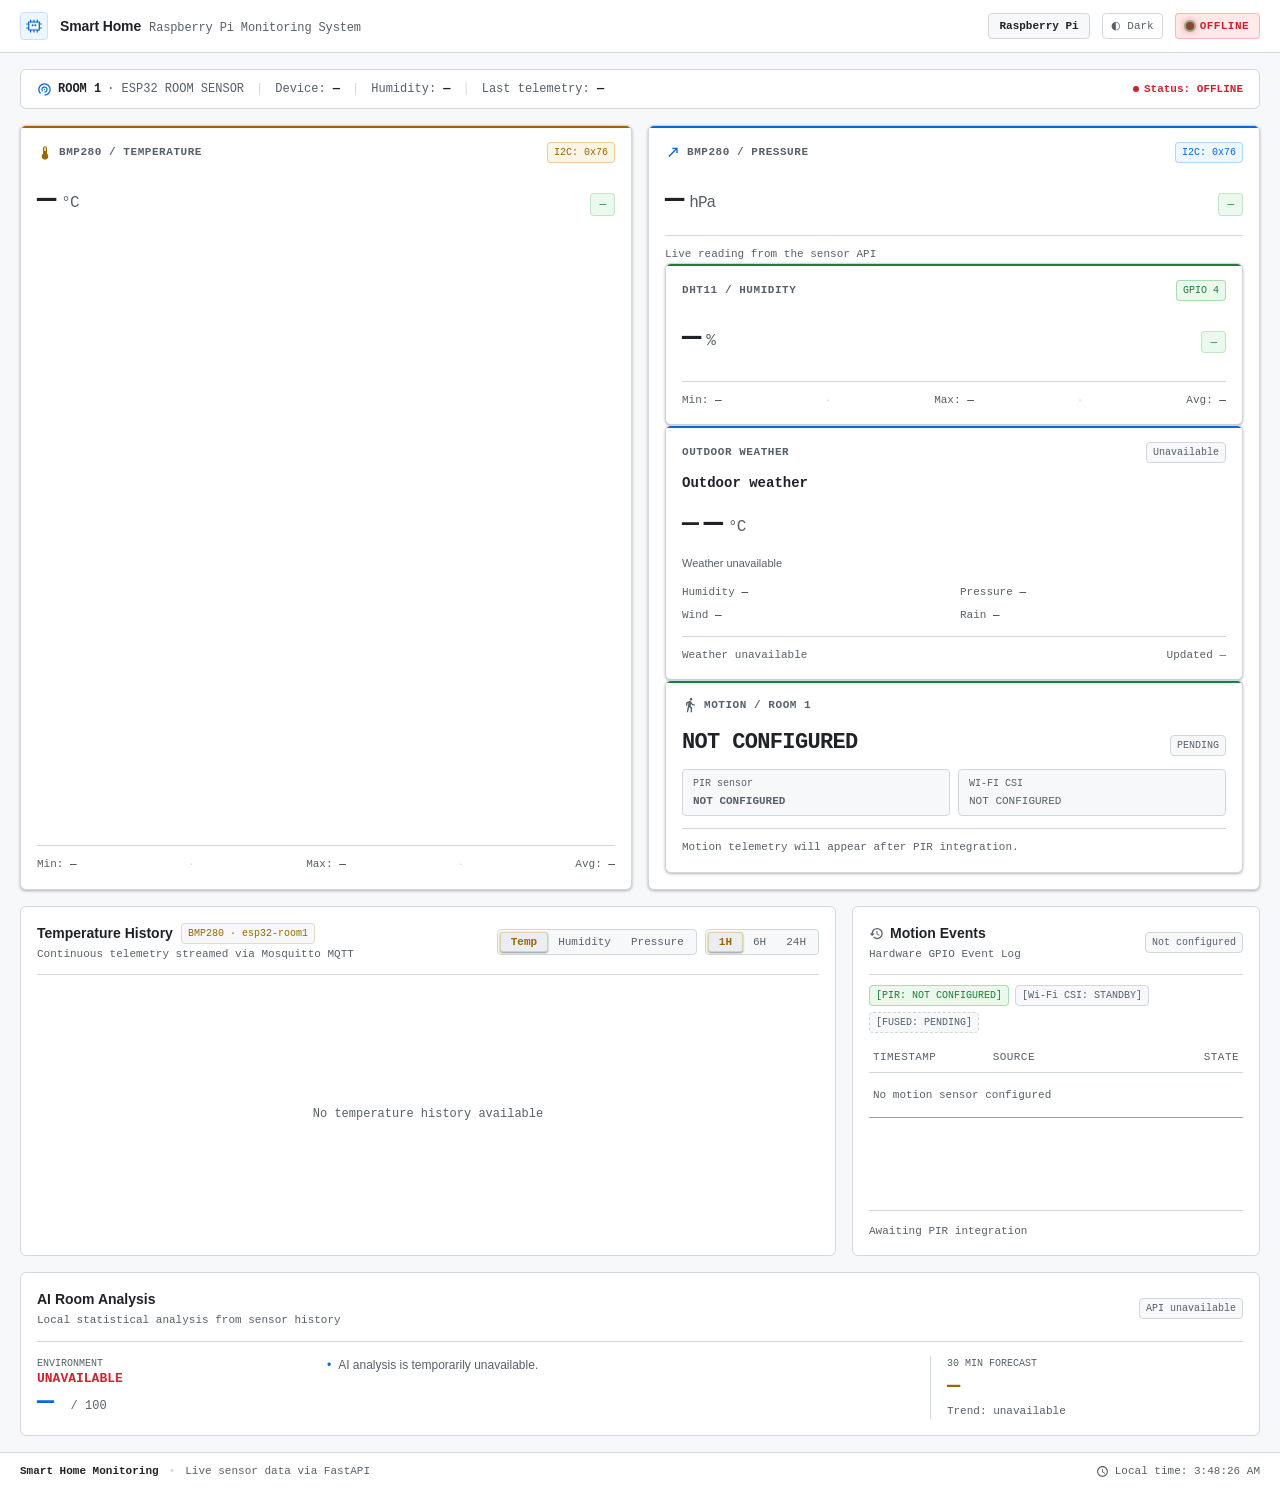
==== static/index.html @ ae9a2650 "Add cached outdoor weather dashboard" ====
<!DOCTYPE html>

<html lang="en"><head>
<meta charset="utf-8"/>
<meta content="width=device-width, initial-scale=1.0" name="viewport"/>
<title>Smart Home — Raspberry Pi Monitoring System</title>
<style>
    /* ==========================================================================
       Semantic Variables & Design Tokens (Dark Developer / Grafana Theme)
       ========================================================================== */
    :root {
      --bg: #0d1117;
      --surface: #161b22;
      --surface-hover: #1c2128;
      --border: #30363d;
      --text: #f0f6fc;
      --text-secondary: #8b949e;
      --green: #3fb950;
      --blue: #58a6ff;
      --orange: #d29922;
      --red: #f85149;
      --surface-muted: #0d1117;
      --selected: #21262d;
      --chart-grid: #21262d;
      --chart-text: #8b949e;
      --chart-fill: rgba(210, 153, 34, .22);
      --chart-fill-end: rgba(210, 153, 34, 0);
      --chart-line: #d29922;
      --chart-point-stroke: #0d1117;

      /* Additional telemetry UI nuances */
      --card-radius: 6px;
      --badge-radius: 4px;
      --font-mono: ui-monospace, SFMono-Regular, Menlo, Monaco, Consolas, "Liberation Mono", "Courier New", monospace;
      --font-sans: -apple-system, BlinkMacSystemFont, "Segoe UI", Helvetica, Arial, sans-serif, "Apple Color Emoji", "Segoe UI Emoji";
    }

    :root[data-theme="light"] {
      --bg: #f6f8fa;
      --surface: #ffffff;
      --surface-hover: #f3f4f6;
      --border: #d0d7de;
      --text: #1f2328;
      --text-secondary: #57606a;
      --green: #1a7f37;
      --blue: #0969da;
      --orange: #9a6700;
      --red: #cf222e;
      --surface-muted: #f6f8fa;
      --selected: #eaeef2;
      --chart-grid: #d8dee4;
      --chart-text: #57606a;
      --chart-fill: rgba(154, 103, 0, .18);
      --chart-fill-end: rgba(154, 103, 0, 0);
      --chart-line: #9a6700;
      --chart-point-stroke: #ffffff;
    }

    *, *::before, *::after {
      box-sizing: border-box;
      margin: 0;
      padding: 0;
    }

    body {
      background-color: var(--bg);
      color: var(--text);
      font-family: var(--font-sans);
      font-size: 13px;
      line-height: 1.5;
      min-height: 100vh;
      display: flex;
      flex-direction: column;
      -webkit-font-smoothing: antialiased;
    }

    /* Common Typography / Utilities */
    .mono { font-family: var(--font-mono); }
    .text-secondary { color: var(--text-secondary); }
    .text-green { color: var(--green); }
    .text-blue { color: var(--blue); }
    .text-orange { color: var(--orange); }
    .text-red { color: var(--red); }
    .text-main { color: var(--text); }
    .divider { color: var(--border); margin: 0 4px; }

    /* Icons (Local SVGs inline or CSS geometric shapes) */
    .icon {
      display: inline-block;
      width: 16px;
      height: 16px;
      vertical-align: text-bottom;
      fill: currentColor;
    }

    /* Pulse glowing indicator */
    .glow-dot {
      display: inline-block;
      width: 8px;
      height: 8px;
      border-radius: 50%;
      background-color: var(--green);
      box-shadow: 0 0 8px var(--green);
      position: relative;
    }
    .glow-dot.pulse::after {
      content: "";
      position: absolute;
      top: -2px;
      left: -2px;
      width: 12px;
      height: 12px;
      border-radius: 50%;
      background: var(--green);
      opacity: 0.4;
      animation: ping 2s cubic-bezier(0, 0, 0.2, 1) infinite;
    }
    @keyframes ping {
      75%, 100% {
        transform: scale(2);
        opacity: 0;
      }
    }

    /* 1. Header */
    header {
      background-color: var(--surface);
      border-bottom: 1px solid var(--border);
      position: sticky;
      top: 0;
      z-index: 50;
      padding: 0 1.25rem;
    }
    .header-inner {
      max-width: 1400px;
      margin: 0 auto;
      height: 52px;
      display: flex;
      align-items: center;
      justify-content: space-between;
    }
    .brand-section {
      display: flex;
      align-items: center;
      gap: 12px;
    }
    .brand-icon {
      width: 28px;
      height: 28px;
      background: rgba(88, 166, 255, 0.1);
      border: 1px solid rgba(88, 166, 255, 0.25);
      border-radius: var(--badge-radius);
      display: flex;
      align-items: center;
      justify-content: center;
      color: var(--blue);
    }
    .brand-title {
      font-size: 14px;
      font-weight: 600;
      letter-spacing: -0.01em;
      color: var(--text);
      display: flex;
      align-items: baseline;
      gap: 8px;
    }
    .brand-subtitle {
      font-size: 12px;
      color: var(--text-secondary);
      font-weight: 400;
    }
    .header-meta {
      display: flex;
      align-items: center;
      gap: 12px;
      font-size: 11px;
    }
    .host-badge {
      background-color: var(--surface-muted);
      border: 1px solid var(--border);
      padding: 4px 10px;
      border-radius: var(--badge-radius);
      color: var(--text-secondary);
      display: flex;
      align-items: center;
      gap: 6px;
    }
    .host-badge strong {
      color: var(--text);
    }
    .status-pill {
      background-color: rgba(63, 185, 80, 0.12);
      border: 1px solid rgba(63, 185, 80, 0.35);
      color: var(--green);
      font-weight: 600;
      padding: 4px 10px;
      border-radius: var(--badge-radius);
      display: flex;
      align-items: center;
      gap: 6px;
      letter-spacing: 0.04em;
    }
    .theme-toggle {
      background: transparent;
      border: 1px solid var(--border);
      color: var(--text-secondary);
      padding: 4px 8px;
      border-radius: var(--badge-radius);
      cursor: pointer;
      font: inherit;
    }
    .theme-toggle:hover { background: var(--surface-hover); color: var(--text); }

    /* Main Container */
    main {
      max-width: 1400px;
      width: 100%;
      margin: 0 auto;
      padding: 1rem 1.25rem;
      flex: 1;
      display: flex;
      flex-direction: column;
      gap: 1rem;
    }

    /* 2. Device Overview Strip */
    .overview-strip {
      background-color: var(--surface);
      border: 1px solid var(--border);
      border-radius: var(--card-radius);
      padding: 10px 16px;
      display: flex;
      align-items: center;
      justify-content: space-between;
      flex-wrap: wrap;
      gap: 8px;
      font-size: 12px;
    }
    .strip-meta {
      display: flex;
      align-items: center;
      flex-wrap: wrap;
      gap: 8px;
    }
    .strip-tag {
      font-weight: 600;
      color: var(--text);
      display: inline-flex;
      align-items: center;
      gap: 6px;
    }
    .strip-actions {
      display: flex;
      align-items: center;
      gap: 12px;
    }
    .poll-btn {
      background: transparent;
      border: 1px solid var(--border);
      color: var(--text-secondary);
      padding: 3px 8px;
      border-radius: var(--badge-radius);
      cursor: pointer;
      font-size: 11px;
      display: inline-flex;
      align-items: center;
      gap: 4px;
      transition: all 0.15s ease;
    }
    .poll-btn:hover {
      background-color: var(--surface-hover);
      color: var(--text);
      border-color: #8b949e;
    }

    /* 3. Primary Telemetry Cards Grid */
    .telemetry-grid {
      display: grid;
      grid-template-columns: repeat(auto-fit, minmax(220px, 1fr));
      gap: 1rem;
    }
    @media (max-width: 520px) {
      .telemetry-grid {
        grid-template-columns: 1fr;
      }
    }

    .telemetry-card {
      background-color: var(--surface);
      border: 1px solid var(--border);
      border-radius: var(--card-radius);
      padding: 16px;
      display: flex;
      flex-direction: column;
      justify-content: space-between;
      position: relative;
      overflow: hidden;
      box-shadow: 0 1px 3px rgba(0,0,0,0.3);
      transition: border-color 0.2s ease, background-color 0.2s ease;
    }
    .telemetry-card::before {
      content: "";
      position: absolute;
      top: 0;
      left: 0;
      right: 0;
      height: 2px;
    }
    .card-temp::before { background-color: var(--orange); }
    .card-pressure::before { background-color: var(--blue); }
    .card-humidity::before { background-color: var(--green); }
    .card-weather::before { background-color: var(--blue); }
    .card-motion::before { background-color: var(--green); }
    .card-motion.motion-alert::before { background-color: var(--orange); }

    .card-header {
      display: flex;
      align-items: center;
      justify-content: space-between;
      margin-bottom: 12px;
    }
    .card-label {
      font-size: 11px;
      font-weight: 600;
      letter-spacing: 0.05em;
      color: var(--text-secondary);
      display: flex;
      align-items: center;
      gap: 6px;
    }
    .chip {
      font-size: 10px;
      padding: 2px 6px;
      border-radius: var(--badge-radius);
      border: 1px solid var(--border);
      background: var(--surface-muted);
      color: var(--text-secondary);
    }
    .chip-blue {
      border-color: rgba(88, 166, 255, 0.4);
      background: rgba(88, 166, 255, 0.1);
      color: var(--blue);
    }
    .chip-orange {
      border-color: rgba(210, 153, 34, 0.4);
      background: rgba(210, 153, 34, 0.1);
      color: var(--orange);
    }
    .chip-green {
      border-color: rgba(63, 185, 80, 0.4);
      background: rgba(63, 185, 80, 0.1);
      color: var(--green);
    }

    .metric-row {
      display: flex;
      align-items: baseline;
      justify-content: space-between;
      margin-bottom: 8px;
    }
    .metric-value {
      font-size: 32px;
      font-weight: 700;
      letter-spacing: -0.03em;
      color: var(--text);
      display: flex;
      align-items: baseline;
      gap: 6px;
    }
    .metric-unit {
      font-size: 16px;
      font-weight: 400;
      color: var(--text-secondary);
    }
    .delta-badge {
      font-size: 11px;
      padding: 2px 8px;
      border-radius: var(--badge-radius);
      background: rgba(63, 185, 80, 0.1);
      border: 1px solid rgba(63, 185, 80, 0.25);
      color: var(--green);
      font-weight: 500;
    }

    /* Subtle Sparkline SVG in Card */
    .sparkline-box {
      width: 100%;
      height: 32px;
      margin-top: 4px;
    }
    .sparkline-box svg {
      width: 100%;
      height: 100%;
      overflow: visible;
    }

    /* Gauge bar */
    .gauge-wrapper {
      margin-top: 8px;
      display: flex;
      flex-direction: column;
      gap: 6px;
    }
    .gauge-labels {
      display: flex;
      justify-content: space-between;
      font-size: 11px;
      color: var(--text-secondary);
    }
    .gauge-track {
      width: 100%;
      height: 5px;
      background: var(--surface-muted);
      border: 1px solid var(--border);
      border-radius: 999px;
      overflow: hidden;
    }
    .gauge-fill {
      height: 100%;
      border-radius: 999px;
      background: linear-gradient(90deg, #1f6feb 0%, var(--blue) 100%);
      transition: width 0.3s ease;
    }

    /* Sub-telemetry Footer */
    .card-footer-meta {
      border-top: 1px solid var(--border);
      padding-top: 10px;
      margin-top: 12px;
      display: flex;
      align-items: center;
      justify-content: space-between;
      font-size: 11px;
      color: var(--text-secondary);
    }
    .card-footer-meta strong {
      color: var(--text);
      font-weight: 500;
    }
    .weather-location { font: 600 14px var(--font-mono); color: var(--text); }
    .weather-icon { font-size: 28px; line-height: 1; }
    .weather-feels { color: var(--text-secondary); font-size: 11px; }
    .weather-details { display: grid; grid-template-columns: 1fr 1fr; gap: 7px 12px; margin-top: 12px; color: var(--text-secondary); font-size: 11px; }
    .weather-details strong { color: var(--text); font-weight: 500; }

    /* Motion status specific */
    .sensor-subgrid {
      display: grid;
      grid-template-columns: 1fr 1fr;
      gap: 8px;
      margin-top: 10px;
      font-size: 11px;
    }
    .subgrid-item {
      background: var(--surface-muted);
      border: 1px solid var(--border);
      border-radius: var(--badge-radius);
      padding: 6px 10px;
      display: flex;
      flex-direction: column;
      gap: 2px;
    }

    /* 4. Bottom Analytics Section (History + Motion Log) */
    .analytics-section {
      display: grid;
      grid-template-columns: 8fr 4fr;
      gap: 1rem;
    }
    @media (max-width: 1024px) {
      .analytics-section {
        grid-template-columns: 1fr;
      }
    }

    .analytics-panel {
      background-color: var(--surface);
      border: 1px solid var(--border);
      border-radius: var(--card-radius);
      padding: 16px;
      display: flex;
      flex-direction: column;
    }
    .panel-header {
      display: flex;
      align-items: center;
      justify-content: space-between;
      padding-bottom: 12px;
      border-bottom: 1px solid var(--border);
      flex-wrap: wrap;
      gap: 8px;
    }
    .panel-title-group h2 {
      font-size: 14px;
      font-weight: 600;
      color: var(--text);
    }
    .panel-subtitle {
      font-size: 11px;
      color: var(--text-secondary);
      margin-top: 2px;
    }

    /* Segmented filter buttons */
    .segmented-control {
      display: inline-flex;
      background-color: var(--surface-muted);
      border: 1px solid var(--border);
      border-radius: var(--badge-radius);
      padding: 2px;
    }
    .chart-controls {
      display: flex;
      align-items: center;
      gap: 8px;
      flex-wrap: wrap;
    }
    .segmented-btn {
      background: transparent;
      border: none;
      color: var(--text-secondary);
      font-family: var(--font-mono);
      font-size: 11px;
      padding: 3px 10px;
      border-radius: 3px;
      cursor: pointer;
      transition: all 0.15s ease;
    }
    .segmented-btn:hover {
      color: var(--text);
    }
    .segmented-btn.active {
      background-color: var(--selected);
      color: var(--orange);
      font-weight: 600;
      border: 1px solid rgba(210, 153, 34, 0.35);
      box-shadow: 0 1px 2px rgba(0,0,0,0.4);
    }

    /* Canvas Graph Container */
    .chart-container {
      position: relative;
      margin-top: 14px;
      width: 100%;
      height: 250px;
    }
    #tempCanvas {
      width: 100%;
      height: 100%;
      display: block;
    }
    .chart-tooltip {
      position: absolute;
      pointer-events: none;
      background: var(--surface-hover);
      border: 1px solid var(--border);
      padding: 6px 10px;
      border-radius: var(--badge-radius);
      font-size: 11px;
      color: var(--text);
      box-shadow: 0 4px 12px rgba(0,0,0,0.5);
      display: none;
      z-index: 10;
    }
    .chart-tooltip .val {
      font-size: 13px;
      font-weight: 700;
      color: var(--orange);
      margin-top: 2px;
    }

    /* Motion Events Table */
    .table-container {
      margin-top: 10px;
      width: 100%;
    }
    .event-table {
      width: 100%;
      border-collapse: collapse;
      font-size: 11px;
    }
    .event-table th {
      text-align: left;
      font-weight: 500;
      color: var(--text-secondary);
      border-bottom: 1px solid var(--border);
      padding: 6px 4px;
      text-transform: uppercase;
      letter-spacing: 0.04em;
    }
    .event-table th.text-right,
    .event-table td.text-right {
      text-align: right;
    }
    .event-table td {
      padding: 8px 4px;
      border-bottom: 1px solid rgba(48, 54, 61, 0.45);
      vertical-align: middle;
    }
    .event-table tr:hover td {
      background-color: var(--surface-hover);
    }

    .badge-event-active {
      display: inline-block;
      padding: 2px 7px;
      border-radius: var(--badge-radius);
      background-color: rgba(210, 153, 34, 0.15);
      border: 1px solid rgba(210, 153, 34, 0.35);
      color: var(--orange);
      font-weight: 600;
    }
    .badge-event-clear {
      display: inline-block;
      padding: 2px 7px;
      border-radius: var(--badge-radius);
      background-color: rgba(63, 185, 80, 0.1);
      border: 1px solid rgba(63, 185, 80, 0.25);
      color: var(--green);
      font-weight: 500;
    }

    /* Local AI room analysis */
    .ai-analysis-panel {
      background: var(--surface);
      border: 1px solid var(--border);
      border-radius: var(--card-radius);
      padding: 16px;
    }
    .ai-analysis-grid {
      display: grid;
      grid-template-columns: minmax(150px, 0.7fr) minmax(0, 1.5fr) minmax(150px, 0.8fr);
      gap: 16px;
      margin-top: 14px;
      align-items: start;
    }
    .ai-score {
      font: 700 28px var(--font-mono);
      color: var(--blue);
    }
    .ai-score small { font-size: 12px; color: var(--text-secondary); font-weight: 400; }
    .ai-status { font: 600 13px var(--font-mono); text-transform: uppercase; color: var(--green); }
    .ai-status.warning, .ai-status.poor { color: var(--orange); }
    .ai-status.error { color: var(--red); }
    .ai-messages { list-style: none; display: grid; gap: 5px; color: var(--text-secondary); font-size: 12px; }
    .ai-messages li::before { content: "•"; color: var(--blue); margin-right: 7px; }
    .ai-forecast { border-left: 1px solid var(--border); padding-left: 16px; }
    .ai-forecast-value { font: 700 22px var(--font-mono); color: var(--orange); margin-top: 3px; }
    .ai-detail { color: var(--text-secondary); font-size: 11px; margin-top: 4px; }
    @media (max-width: 720px) {
      .ai-analysis-grid { grid-template-columns: 1fr; }
      .ai-forecast { border-left: 0; border-top: 1px solid var(--border); padding: 12px 0 0; }
    }

    /* 5. Footer */
    footer {
      background-color: var(--surface);
      border-top: 1px solid var(--border);
      padding: 10px 1.25rem;
      margin-top: auto;
      font-size: 11px;
    }
    .footer-inner {
      max-width: 1400px;
      margin: 0 auto;
      display: flex;
      align-items: center;
      justify-content: space-between;
      flex-wrap: wrap;
      gap: 8px;
      color: var(--text-secondary);
    }
    .footer-stack {
      display: flex;
      align-items: center;
      flex-wrap: wrap;
      gap: 6px;
    }
    .footer-stack strong {
      color: var(--text);
      font-weight: 600;
    }
  </style>
</head>
<body>
<!-- 1. DASHBOARD HEADER -->
<header>
<div class="header-inner">
<!-- Title & Subtitle with Microcontroller Icon -->
<div class="brand-section">
<div class="brand-icon">
<svg class="icon" viewbox="0 0 24 24">
<path d="M4 6h16v12H4z" fill="none" stroke="currentColor" stroke-width="1.8"></path>
<path d="M7 6V3m5 3V3m5 3V3M7 18v3m5-3v3m5-3v3M4 9H1m3 6H1m19-6h3m-3 6h3" stroke="currentColor" stroke-linecap="round" stroke-width="1.8"></path>
<circle cx="10" cy="11" fill="currentColor" r="1.5"></circle>
<circle cx="14" cy="11" fill="currentColor" r="1.5"></circle>
</svg>
</div>
<div>
<h1 class="brand-title">
            Smart Home
            <span class="brand-subtitle mono">Raspberry Pi Monitoring System</span>
</h1>
</div>
</div>
<!-- Right Host IP & Technical System Status Indicator -->
<div class="header-meta mono">
<div class="host-badge">
<strong>Raspberry Pi</strong>
</div>
<button class="theme-toggle mono" id="theme-toggle" type="button" aria-label="Switch to light theme">☀ Light</button>
<div class="status-pill">
<span class="glow-dot pulse"></span>
<span>OFFLINE</span>
</div>
</div>
</div>
</header>
<!-- MAIN VIEWPORT -->
<main>
<!-- 2. DEVICE OVERVIEW STRIP -->
<section class="overview-strip">
<div class="strip-meta mono">
<span class="strip-tag">
<svg class="icon text-blue" style="width:15px; height:15px;" viewbox="0 0 24 24">
<path d="M12 2a10 10 0 0 0-7.07 17.07l1.41-1.41A8 8 0 1 1 12 20v2a10 10 0 0 0 0-20zm0 5a5 5 0 0 0-3.54 8.54l1.41-1.41A3 3 0 1 1 12 15v2a5 5 0 0 0 0-10zm0 4a1 1 0 1 0 1 1 1 1 0 0 0-1-1z" fill="currentColor"></path>
</svg>
          ROOM 1 <span class="text-secondary" style="font-weight: normal;">· ESP32 ROOM SENSOR</span>
</span>
<span class="divider">|</span>
<span class="text-secondary">Device: <strong class="text-main" id="device-id">—</strong></span>
<span class="divider">|</span>
<span class="text-secondary">Humidity: <strong class="text-main" id="humidity-display">—</strong></span>
<span class="divider">|</span>
<span class="text-secondary">Last telemetry: <strong class="text-main" id="node-last-sync">—</strong></span>
</div>
<div class="strip-actions mono">
<span class="text-green" style="display: inline-flex; align-items: center; gap: 5px; font-weight: 600; font-size: 11px;">
<span style="width:6px; height:6px; background:var(--green); border-radius:50%; display:inline-block;"></span>
          Status: OFFLINE
        </span>

</div>
</section>
<!-- 3. PRIMARY TELEMETRY (3 Engineering Cards) -->
<section class="telemetry-grid">
<!-- CARD 1: TEMPERATURE (BMP280) with Warm Orange Accent #d29922 -->
<div class="telemetry-card card-temp">
<div>
<div class="card-header">
<span class="card-label mono">
<svg class="icon text-orange" viewbox="0 0 24 24">
<path d="M15 13V5a3 3 0 0 0-6 0v8a5 5 0 1 0 6 0zm-3-10a1 1 0 0 1 1 1v5h-2V4a1 1 0 0 1 1-1z"></path>
</svg>
              BMP280 / TEMPERATURE
            </span>
<span class="chip chip-orange mono">I2C: 0x76</span>
</div>
<div class="metric-row">
<div class="metric-value mono">
<span id="temp-display-val" style="color: var(--text);">—</span>
<span class="metric-unit">°C</span>
</div>
<span class="delta-badge mono" id="temp-trend">—</span>
</div>
</div>
<div class="card-footer-meta mono">
<span>Min: <strong id="temp-min">—</strong></span>
<span class="divider">·</span>
<span>Max: <strong id="temp-max">—</strong></span>
<span class="divider">·</span>
<span>Avg: <strong id="temp-avg">—</strong></span>
</div>
</div>
<!-- CARD 2: PRESSURE (BMP280) with Cyan/Blue Accent #58a6ff -->
<div class="telemetry-card card-pressure">
<div>
<div class="card-header">
<span class="card-label mono">
<svg class="icon text-blue" viewbox="0 0 24 24">
<path d="M19 12h-2V7.41L6.41 18 5 16.59 15.59 6H11V4h8v8z" fill="currentColor"></path>
</svg>
              BMP280 / PRESSURE
            </span>
<span class="chip chip-blue mono">I2C: 0x76</span>
</div>
<div class="metric-row">
<div class="metric-value mono">
<span id="pressure-display-val">—</span>
<span class="metric-unit">hPa</span>
</div>
<span class="delta-badge mono" id="pressure-trend">—</span>
</div>
<!-- Barometric Level Gauge -->
<div class="card-footer-meta mono"><span>Live reading from the sensor API</span></div>
</div>
<!-- CARD 3: HUMIDITY (DHT11) -->
<div class="telemetry-card card-humidity">
<div>
<div class="card-header">
<span class="card-label mono">DHT11 / HUMIDITY</span>
<span class="chip chip-green mono">GPIO 4</span>
</div>
<div class="metric-row">
<div class="metric-value mono">
<span id="humidity-card-value">—</span>
<span class="metric-unit">%</span>
</div>
<span class="delta-badge mono" id="humidity-trend">—</span>
</div>
</div>
<div class="card-footer-meta mono">
<span>Min: <strong id="humidity-min">—</strong></span>
<span class="divider">·</span>
<span>Max: <strong id="humidity-max">—</strong></span>
<span class="divider">·</span>
<span>Avg: <strong id="humidity-avg">—</strong></span>
</div>
</div>
<!-- CARD 4: OUTDOOR WEATHER -->
<div class="telemetry-card card-weather">
<div>
<div class="card-header">
<span class="card-label mono">OUTDOOR WEATHER</span>
<span class="chip mono" id="weather-status">Loading</span>
</div>
<div class="weather-location" id="weather-location">—</div>
<div class="metric-row" style="margin-top:8px;">
<div class="metric-value mono"><span class="weather-icon" id="weather-icon" aria-hidden="true">—</span><span id="weather-temp">—</span><span class="metric-unit">°C</span></div>
</div>
<div class="weather-feels" id="weather-feels">Feels like —</div>
<div class="weather-details mono">
<span>Humidity <strong id="weather-humidity">—</strong></span>
<span>Pressure <strong id="weather-pressure">—</strong></span>
<span>Wind <strong id="weather-wind">—</strong></span>
<span>Rain <strong id="weather-rain">—</strong></span>
</div>
</div>
<div class="card-footer-meta mono"><span id="weather-condition">Weather unavailable</span><span id="weather-updated">Updated —</span></div>
</div>
<!-- CARD 5: MOTION STATUS CARD (planned integration) -->
<div class="telemetry-card card-motion" id="motion-card">
<div>
<div class="card-header">
<span class="card-label mono">
<svg class="icon text-secondary" id="motion-icon" viewbox="0 0 24 24">
<path d="M13.5 5.5c1.1 0 2-.9 2-2s-.9-2-2-2-2 .9-2 2 .9 2 2 2zM9.8 8.9L7 23h2.1l1.8-8 2.1 2v6h2v-7.5l-2.1-2 .6-3C14.8 12 16.8 13 19 13v-2c-1.9 0-3.5-1-4.3-2.4l-1-1.6c-.4-.6-1-1-1.7-1-.3 0-.5.1-.8.1L6 8.3V13h2V9.6l1.8-.7z"></path>
</svg>
              MOTION / ROOM 1
            </span>
</div>
<div class="metric-row" style="margin-top: 4px;">
<div class="metric-value mono" style="font-size: 22px;">
<span id="motion-status-title">NOT CONFIGURED</span>
</div>
<span class="chip mono" id="motion-status-pill">PENDING</span>
</div>
<!-- Secondary Sub-indicators -->
<div class="sensor-subgrid mono">
<div class="subgrid-item">
<span class="text-secondary" style="font-size: 10px;">PIR sensor</span>
<span class="text-secondary" style="font-weight: 600;">NOT CONFIGURED</span>
</div>
<div class="subgrid-item">
<span class="text-secondary" style="font-size: 10px;">WI-FI CSI</span>
<span class="text-secondary" style="font-weight: 500;">NOT CONFIGURED</span>
</div>
</div>
</div>
<div class="card-footer-meta mono">
<span>Motion telemetry will appear after PIR integration.</span>
</div>
</div>
</section>
<!-- 4. TEMPERATURE HISTORY & MOTION EVENT HISTORY -->
<section class="analytics-section">
<!-- LEFT: TEMPERATURE HISTORY CANVAS GRAPH -->
<div class="analytics-panel">
<div class="panel-header">
<div class="panel-title-group">
<div style="display:flex; align-items:center; gap:8px;">
<h2 id="chart-title">Temperature History</h2>
<span class="chip mono" id="chart-sensor" style="font-size: 10px; border-color: rgba(210, 153, 34, 0.3); color: var(--orange);">BMP280 · esp32-room1</span>
</div>
<p class="panel-subtitle mono">Continuous telemetry streamed via Mosquitto MQTT</p>
</div>
<!-- Metric and time-range controls -->
<div class="chart-controls">
<div class="segmented-control" aria-label="Chart metric">
<button class="segmented-btn chart-metric-btn active" onclick="setChartMetric(this, 'temperature')">Temp</button>
<button class="segmented-btn chart-metric-btn" onclick="setChartMetric(this, 'humidity')">Humidity</button>
<button class="segmented-btn chart-metric-btn" onclick="setChartMetric(this, 'pressure')">Pressure</button>
</div>
<div class="segmented-control" aria-label="Chart range">
<button class="segmented-btn chart-range-btn active" onclick="setChartRange(this, '1H')">1H</button>
<button class="segmented-btn chart-range-btn" onclick="setChartRange(this, '6H')">6H</button>
<button class="segmented-btn chart-range-btn" onclick="setChartRange(this, '24H')">24H</button>
</div>
</div>
</div>
<!-- Canvas Area -->
<div class="chart-container" id="chartWrapper">
<canvas id="tempCanvas"></canvas>
<div class="chart-tooltip mono" id="tooltip">
<div class="text-secondary" style="font-size: 10px;">Timestamp: <span id="tt-time" style="color:var(--text);">—</span></div>
<div class="val" id="tt-val">—</div>
</div>
</div>
</div>
<!-- RIGHT: MOTION EVENTS COMPACT TABLE -->
<div class="analytics-panel">
<div class="panel-header">
<div class="panel-title-group">
<div style="display:flex; align-items:center; gap:6px;">
<svg class="icon text-secondary" style="width:15px; height:15px;" viewbox="0 0 24 24">
<path d="M13 3a9 9 0 0 0-9 9H1l3.89 3.89.07.14L9 12H6c0-3.87 3.13-7 7-7s7 3.13 7 7-3.13 7-7 7c-1.93 0-3.68-.79-4.94-2.06l-1.42 1.42A8.896 8.896 0 0 0 13 21a9 9 0 0 0 0-18zm-1 5v5l4.28 2.54.72-1.21-3.5-2.08V8H12z" fill="currentColor"></path>
</svg>
<h2>Motion Events</h2>
</div>
<p class="panel-subtitle mono">Hardware GPIO Event Log</p>
</div>
<span class="chip mono text-secondary" style="font-size:10px;">Not configured</span>
</div>
<!-- Sensor readiness chips -->
<div class="mono" style="display:flex; gap:6px; flex-wrap:wrap; margin-top:10px; font-size:10px;">
<span class="chip chip-green">[PIR: NOT CONFIGURED]</span>
<span class="chip">[Wi-Fi CSI: STANDBY]</span>
<span class="chip" style="border-style:dashed;">[FUSED: PENDING]</span>
</div>
<!-- Events List -->
<div class="table-container">
<table class="event-table mono">
<thead>
<tr>
<th style="width: 32%;">Timestamp</th>
<th style="width: 25%;">Source</th>
<th class="text-right" style="width: 43%;">State</th>
</tr>
</thead>
<tbody id="events-tbody">
<tr><td colspan="3" class="text-secondary" style="padding:14px 4px;">No motion sensor configured</td></tr>
</tbody>
</table>
</div>
<div class="card-footer-meta mono" style="margin-top:auto; padding-top:12px;">
<span class="text-secondary">Awaiting PIR integration</span>
</div>
</div>
</section>
<!-- 5. Local AI room analysis -->
<section class="ai-analysis-panel" aria-live="polite">
<div class="panel-header">
<div class="panel-title-group">
<h2>AI Room Analysis</h2>
<p class="panel-subtitle mono">Local statistical analysis from sensor history</p>
</div>
<span class="chip mono" id="ai-anomaly">Collecting data</span>
</div>
<div class="ai-analysis-grid">
<div>
<div class="text-secondary mono" style="font-size:10px;">ENVIRONMENT</div>
<div class="ai-status" id="ai-status">COLLECTING</div>
<div class="ai-score" id="ai-score">— <small>/ 100</small></div>
</div>
<ul class="ai-messages" id="ai-messages"><li>Collecting data for AI analysis...</li></ul>
<div class="ai-forecast">
<div class="text-secondary mono" style="font-size:10px;">30 MIN FORECAST</div>
<div class="ai-forecast-value" id="ai-forecast">—</div>
<div class="ai-detail mono" id="ai-trend">Trend: collecting data</div>
</div>
</div>
</section>
</main>
<!-- 5. SYSTEM / EDGE INFORMATION FOOTER -->
<footer>
<div class="footer-inner mono">
<div class="footer-stack">
<strong>Smart Home Monitoring</strong>
<span class="divider">•</span>
<span>Live sensor data via FastAPI</span>
</div>
<div style="display:flex; align-items:center; gap:6px;">
<svg class="icon text-secondary" style="width:13px; height:13px;" viewbox="0 0 24 24">
<path d="M11.99 2C6.47 2 2 6.48 2 12s4.47 10 9.99 10C17.52 22 22 17.52 22 12S17.52 2 11.99 2zM12 20c-4.42 0-8-3.58-8-8s3.58-8 8-8 8 3.58 8 8-3.58 8-8 8zm.5-13H11v6l5.25 3.15.75-1.23-4.5-2.67z" fill="currentColor"></path>
</svg>
<span id="local-clock">Local time: —</span>
</div>
</div>
</footer>
<!-- Precision Standalone Chart & Interaction Logic -->
<script>
    const canvas = document.getElementById('tempCanvas');
    const ctx = canvas.getContext('2d');
    const tooltip = document.getElementById('tooltip');
    const ttTime = document.getElementById('tt-time');
    const ttVal = document.getElementById('tt-val');

    const tempDisp = document.getElementById('temp-display-val');
    const pressureDisp = document.getElementById('pressure-display-val');
    const humidityDisp = document.getElementById('humidity-display');
    const humidityCardValue = document.getElementById('humidity-card-value');
    const lastSync = document.getElementById('node-last-sync');
    const deviceId = document.getElementById('device-id');
    const themeToggle = document.getElementById('theme-toggle');
    const root = document.documentElement;

    let activeHours = 1;
    let activeMetric = 'temperature';
    let historyData = [];
    let hoveredPoint = null;

    const CHART_METRICS = {
      temperature: { label: 'Temperature', unit: '°C', sensor: 'BMP280 · esp32-room1', color: 'var(--orange)' },
      humidity: { label: 'Humidity', unit: '%', sensor: 'DHT11 · esp32-room1', color: 'var(--green)' },
      pressure: { label: 'Pressure', unit: 'hPa', sensor: 'BMP280 · esp32-room1', color: 'var(--blue)' }
    };

    const ONLINE_TIMEOUT_MS = 15000;
    const LATEST_REFRESH_MS = 5000;
    const HISTORY_REFRESH_MS = 10000;
    const WEATHER_REFRESH_MS = 10 * 60 * 1000;

    function setTheme(theme) {
      root.dataset.theme = theme;
      localStorage.setItem('theme', theme);
      const isLight = theme === 'light';
      themeToggle.textContent = isLight ? '◐ Dark' : '☀ Light';
      themeToggle.setAttribute('aria-label',
        `Switch to ${isLight ? 'dark' : 'light'} theme`);
      renderChart();
    }

    function initializeTheme() {
      const saved = localStorage.getItem('theme');
      setTheme(saved || (window.matchMedia('(prefers-color-scheme: light)').matches
        ? 'light' : 'dark'));
    }

    function formatTime(value) {
      const d = new Date(value);
      if (Number.isNaN(d.getTime())) return '—';
      return d.toLocaleTimeString([], {
        hour: '2-digit',
        minute: '2-digit',
        second: '2-digit'
      });
    }

    function setOnlineState(online) {
      const headerPill = document.querySelector('.status-pill');
      const headerText = headerPill?.querySelector('span:last-child');
      const headerDot = headerPill?.querySelector('.glow-dot');

      const overviewStatus = document.querySelector('.strip-actions > span');

      if (headerText) headerText.textContent = online ? 'ONLINE' : 'OFFLINE';

      if (headerPill) {
        headerPill.style.color = online ? 'var(--green)' : 'var(--red)';
        headerPill.style.backgroundColor =
          online ? 'rgba(63,185,80,.12)' : 'rgba(248,81,73,.12)';
        headerPill.style.borderColor =
          online ? 'rgba(63,185,80,.35)' : 'rgba(248,81,73,.35)';
      }

      if (headerDot) {
        headerDot.style.backgroundColor = online ? 'var(--green)' : 'var(--red)';
        headerDot.style.boxShadow =
          online ? '0 0 8px var(--green)' : '0 0 8px var(--red)';
      }

      if (overviewStatus) {
        overviewStatus.className = online ? 'text-green' : 'text-red';
        overviewStatus.style.display = 'inline-flex';
        overviewStatus.style.alignItems = 'center';
        overviewStatus.style.gap = '5px';
        overviewStatus.style.fontWeight = '600';
        overviewStatus.style.fontSize = '11px';
        overviewStatus.innerHTML =
          `<span style="width:6px;height:6px;background:${online ? 'var(--green)' : 'var(--red)'};border-radius:50%;display:inline-block;"></span>
           Status: ${online ? 'ONLINE' : 'OFFLINE'}`;
      }
    }

    async function loadLatest() {
      try {
        const response = await fetch('/api/sensors/latest', { cache: 'no-store' });
        if (!response.ok) throw new Error(`HTTP ${response.status}`);

        const data = await response.json();

        const temperature = Number(data.temperature);
        const pressure = Number(data.pressure);
        const humidity = Number(data.humidity);
        tempDisp.textContent = Number.isFinite(temperature) ? temperature.toFixed(2) : '—';
        pressureDisp.textContent = Number.isFinite(pressure) ? pressure.toFixed(2) : '—';
        humidityDisp.textContent = Number.isFinite(humidity) ? `${humidity.toFixed(1)} %` : '—';
        humidityCardValue.textContent = Number.isFinite(humidity) ? humidity.toFixed(1) : '—';
        deviceId.textContent = data.device_id || '—';

        if (data.recorded_at) {
          const recorded = new Date(data.recorded_at);
          lastSync.textContent = formatTime(recorded);
          setOnlineState(Date.now() - recorded.getTime() < ONLINE_TIMEOUT_MS);
        } else {
          lastSync.textContent = '—';
          setOnlineState(false);
        }
      } catch (error) {
        console.error('Latest telemetry request failed:', error);
        setOnlineState(false);
      }
    }

    async function loadHistory() {
      try {
        const response = await fetch(
          `/api/sensors/history?hours=${activeHours}`,
          { cache: 'no-store' }
        );
        if (!response.ok) throw new Error(`HTTP ${response.status}`);

        const payload = await response.json();
        historyData = Array.isArray(payload) ? payload :
                      Array.isArray(payload.data) ? payload.data :
                      Array.isArray(payload.readings) ? payload.readings : [];

        historyData = historyData.filter(
          row => Number.isFinite(new Date(row.recorded_at).getTime())
        ).sort((a, b) => new Date(a.recorded_at) - new Date(b.recorded_at));

        renderChart();
        updateTemperatureStats();
      } catch (error) {
        console.error('History request failed:', error);
        historyData = [];
        resetHistoryStats();
        renderChart();
      }
    }

    function setAnalyticsUnavailable(message, isError = false) {
      const status = document.getElementById('ai-status');
      status.textContent = isError ? 'UNAVAILABLE' : 'COLLECTING';
      status.className = `ai-status${isError ? ' error' : ''}`;
      document.getElementById('ai-score').innerHTML = '— <small>/ 100</small>';
      document.getElementById('ai-messages').replaceChildren(Object.assign(document.createElement('li'), { textContent: message }));
      document.getElementById('ai-forecast').textContent = '—';
      document.getElementById('ai-trend').textContent = 'Trend: unavailable';
      document.getElementById('ai-anomaly').textContent = isError ? 'API unavailable' : 'Insufficient history';
    }

    async function loadAnalytics() {
      try {
        const response = await fetch('/api/analytics/room', { cache: 'no-store' });
        if (!response.ok) throw new Error(`HTTP ${response.status}`);
        const data = await response.json();
        const comfort = data.comfort || {};
        const status = document.getElementById('ai-status');
        status.textContent = (comfort.status || 'collecting').toUpperCase();
        status.className = `ai-status ${comfort.status || ''}`;
        document.getElementById('ai-score').innerHTML = `${Number.isFinite(Number(comfort.score)) ? comfort.score : '—'} <small>/ 100</small>`;
        const messages = Array.isArray(comfort.messages) ? comfort.messages : ['Collecting data for AI analysis...'];
        const messageList = document.getElementById('ai-messages');
        messageList.replaceChildren(...messages.map(message => Object.assign(document.createElement('li'), { textContent: message })));

        const anomaly = data.anomaly || {};
        document.getElementById('ai-anomaly').textContent = !anomaly.available ? 'Insufficient history' : anomaly.anomaly ? 'Anomaly detected' : 'No anomalies';
        const forecast = data.forecast || {};
        document.getElementById('ai-forecast').textContent = forecast.available ? `${Number(forecast.predicted_temperature).toFixed(2)} °C` : '—';
        const trend = data.temperature_trend || {};
        document.getElementById('ai-trend').textContent = trend.available
          ? `Trend: ${trend.direction} (${Number(trend.slope_c_per_hour).toFixed(2)} °C/h)`
          : 'Trend: collecting data';
      } catch (error) {
        console.error('Room analytics request failed:', error);
        setAnalyticsUnavailable('AI analysis is temporarily unavailable.', true);
      }
    }

    function weatherIconForCode(code) {
      if (code === 0) return '☀️';
      if (code === 1) return '🌤️';
      if (code === 2) return '⛅';
      if (code === 3) return '☁️';
      if ([45, 48].includes(code)) return '🌫️';
      if ([51, 53, 55, 61, 63, 65, 66, 67, 80, 81, 82].includes(code)) return '🌧️';
      if ([71, 73, 75, 77, 85, 86].includes(code)) return '❄️';
      if ([95, 96, 99].includes(code)) return '⛈️';
      return '•';
    }

    function setWeatherUnavailable() {
      document.getElementById('weather-status').textContent = 'Unavailable';
      document.getElementById('weather-location').textContent = 'Outdoor weather';
      document.getElementById('weather-icon').textContent = '—';
      document.getElementById('weather-temp').textContent = '—';
      document.getElementById('weather-feels').textContent = 'Weather unavailable';
      ['weather-humidity', 'weather-pressure', 'weather-wind', 'weather-rain'].forEach(id => { document.getElementById(id).textContent = '—'; });
      document.getElementById('weather-condition').textContent = 'Weather unavailable';
      document.getElementById('weather-updated').textContent = 'Updated —';
    }

    async function loadWeather() {
      try {
        const response = await fetch('/api/weather/current', { cache: 'no-store' });
        if (!response.ok) throw new Error(`HTTP ${response.status}`);
        const weather = await response.json();
        document.getElementById('weather-status').textContent = weather.stale ? 'Cached' : 'Live';
        document.getElementById('weather-location').textContent = weather.location || 'Outdoor weather';
        document.getElementById('weather-icon').textContent = weatherIconForCode(Number(weather.weather_code));
        document.getElementById('weather-temp').textContent = Number(weather.temperature).toFixed(1);
        document.getElementById('weather-feels').textContent = `Feels like ${Number(weather.apparent_temperature).toFixed(1)} °C`;
        document.getElementById('weather-humidity').textContent = `${Number(weather.humidity).toFixed(0)} %`;
        document.getElementById('weather-pressure').textContent = `${Number(weather.pressure).toFixed(0)} hPa`;
        document.getElementById('weather-wind').textContent = `${Number(weather.wind_speed).toFixed(1)} km/h`;
        document.getElementById('weather-rain').textContent = `${Number(weather.precipitation).toFixed(1)} mm`;
        document.getElementById('weather-condition').textContent = weather.condition || 'Unknown';
        document.getElementById('weather-updated').textContent = weather.weather_time ? `Updated ${formatTime(weather.weather_time)}` : 'Updated —';
      } catch (error) {
        console.error('Outdoor weather request failed:', error);
        setWeatherUnavailable();
      }
    }

    function resetHistoryStats() {
      ['temp-min', 'temp-max', 'temp-avg', 'temp-trend', 'pressure-trend',
       'humidity-min', 'humidity-max', 'humidity-avg', 'humidity-trend']
        .forEach(id => { document.getElementById(id).textContent = '—'; });
    }

    function updateTemperatureStats() {
      if (historyData.length === 0) {
        resetHistoryStats();
        return;
      }

      const values = historyData.map(x => Number(x.temperature));
      const min = Math.min(...values);
      const max = Math.max(...values);
      const avg = values.reduce((a, b) => a + b, 0) / values.length;

      document.getElementById('temp-min').textContent = `${min.toFixed(2)}°C`;
      document.getElementById('temp-max').textContent = `${max.toFixed(2)}°C`;
      document.getElementById('temp-avg').textContent = `${avg.toFixed(2)}°C`;
      const tempDelta = values[values.length - 1] - values[0];
      document.getElementById('temp-trend').textContent =
        `${tempDelta >= 0 ? '+' : ''}${tempDelta.toFixed(2)}°C/${activeHours}h`;

      const pressures = historyData.map(row => Number(row.pressure)).filter(Number.isFinite);
      if (pressures.length >= 2) {
        const pressureDelta = pressures[pressures.length - 1] - pressures[0];
        document.getElementById('pressure-trend').textContent =
          `${pressureDelta >= 0 ? '+' : ''}${pressureDelta.toFixed(2)} hPa/${activeHours}h`;
      }

      const humidities = historyData.map(row => Number(row.humidity)).filter(Number.isFinite);
      if (humidities.length >= 1) {
        const humidityMin = Math.min(...humidities);
        const humidityMax = Math.max(...humidities);
        const humidityAvg = humidities.reduce((sum, value) => sum + value, 0) / humidities.length;
        document.getElementById('humidity-min').textContent = `${humidityMin.toFixed(1)}%`;
        document.getElementById('humidity-max').textContent = `${humidityMax.toFixed(1)}%`;
        document.getElementById('humidity-avg').textContent = `${humidityAvg.toFixed(1)}%`;
        if (humidities.length >= 2) {
          const humidityDelta = humidities[humidities.length - 1] - humidities[0];
          document.getElementById('humidity-trend').textContent =
            `${humidityDelta >= 0 ? '+' : ''}${humidityDelta.toFixed(1)}%/${activeHours}h`;
        }
      }
    }

    function resizeCanvas() {
      const rect = canvas.getBoundingClientRect();
      const dpr = window.devicePixelRatio || 1;

      canvas.width = Math.max(1, Math.round(rect.width * dpr));
      canvas.height = Math.max(1, Math.round(rect.height * dpr));

      ctx.setTransform(dpr, 0, 0, dpr, 0, 0);
      renderChart();
    }

    function renderChart() {
      const rect = canvas.getBoundingClientRect();
      const width = rect.width;
      const height = rect.height;

      ctx.clearRect(0, 0, width, height);

      const metric = CHART_METRICS[activeMetric];
      const chartData = historyData.filter(row => Number.isFinite(Number(row[activeMetric])));
      if (!chartData.length) {
        ctx.fillStyle = getComputedStyle(root).getPropertyValue('--chart-text').trim();
        ctx.font = '12px ui-monospace, SFMono-Regular, Menlo, monospace';
        ctx.textAlign = 'center';
        ctx.textBaseline = 'middle';
        ctx.fillText(`No ${metric.label.toLowerCase()} history available`, width / 2, height / 2);
        canvas._pts = [];
        return;
      }

      const paddingLeft = 48;
      const paddingRight = 20;
      const paddingTop = 20;
      const paddingBottom = 32;
      const plotW = width - paddingLeft - paddingRight;
      const plotH = height - paddingTop - paddingBottom;

      const values = chartData.map(row => Number(row[activeMetric]));
      let minY = Math.min(...values);
      let maxY = Math.max(...values);

      if (minY === maxY) {
        minY -= 1;
        maxY += 1;
      } else {
        const margin = Math.max((maxY - minY) * 0.15, 0.5);
        minY -= margin;
        maxY += margin;
      }

      const colors = getComputedStyle(root);
      const color = name => colors.getPropertyValue(name).trim();
      ctx.strokeStyle = color('--chart-grid');
      ctx.lineWidth = 1;
      ctx.fillStyle = color('--chart-text');
      ctx.font = '11px ui-monospace, SFMono-Regular, Menlo, monospace';
      ctx.textAlign = 'right';
      ctx.textBaseline = 'middle';

      const gridSteps = 4;
      for (let i = 0; i <= gridSteps; i++) {
        const ratio = i / gridSteps;
        const y = paddingTop + plotH * (1 - ratio);
        const label = minY + (maxY - minY) * ratio;

        ctx.beginPath();
        ctx.setLineDash([4, 4]);
        ctx.moveTo(paddingLeft, y);
        ctx.lineTo(width - paddingRight, y);
        ctx.stroke();
        ctx.setLineDash([]);

        ctx.fillText(`${label.toFixed(1)}${metric.unit}`, paddingLeft - 8, y);
      }

      const firstTime = new Date(chartData[0].recorded_at).getTime();
      const lastTime = new Date(chartData[chartData.length - 1].recorded_at).getTime();
      const timeSpan = Math.max(1, lastTime - firstTime);
      const pts = chartData.map(row => {
        const timestamp = new Date(row.recorded_at).getTime();
        const x = timeSpan === 1
          ? paddingLeft + plotW / 2
          : paddingLeft + ((timestamp - firstTime) / timeSpan) * plotW;

        const val = Number(row[activeMetric]);
        const normY = (val - minY) / (maxY - minY);
        const y = paddingTop + plotH * (1 - normY);

        return {
          x,
          y,
          val,
          time: row.recorded_at
        };
      });

      const gradient = ctx.createLinearGradient(
        0, paddingTop, 0, height - paddingBottom
      );
      gradient.addColorStop(0, color('--chart-fill'));
      gradient.addColorStop(1, color('--chart-fill-end'));

      if (pts.length > 1) {
        ctx.beginPath();
        ctx.moveTo(pts[0].x, pts[0].y);
        for (let i = 1; i < pts.length; i++) {
          ctx.lineTo(pts[i].x, pts[i].y);
        }
        ctx.lineTo(pts[pts.length - 1].x, height - paddingBottom);
        ctx.lineTo(pts[0].x, height - paddingBottom);
        ctx.closePath();
        ctx.fillStyle = gradient;
        ctx.fill();

        ctx.beginPath();
        ctx.moveTo(pts[0].x, pts[0].y);
        for (let i = 1; i < pts.length; i++) {
          ctx.lineTo(pts[i].x, pts[i].y);
        }
        ctx.strokeStyle = color('--chart-line');
        ctx.lineWidth = 2.5;
        ctx.lineCap = 'round';
        ctx.lineJoin = 'round';
        ctx.stroke();
      }

      const last = pts[pts.length - 1];
      ctx.beginPath();
      ctx.arc(last.x, last.y, 4, 0, Math.PI * 2);
      ctx.fillStyle = color('--chart-line');
      ctx.fill();
      ctx.strokeStyle = color('--chart-point-stroke');
      ctx.lineWidth = 2;
      ctx.stroke();

      ctx.textAlign = 'center';
      ctx.textBaseline = 'top';
      ctx.fillStyle = color('--chart-text');
      ctx.font = '11px ui-monospace, SFMono-Regular, Menlo, monospace';

      const labelCount = Math.min(5, pts.length);
      for (let n = 0; n < labelCount; n++) {
        const idx = labelCount === 1
          ? 0
          : Math.round(n * (pts.length - 1) / (labelCount - 1));
        const p = pts[idx];
        ctx.fillText(formatTime(p.time).slice(0, 5), p.x, height - paddingBottom + 8);
      }

      if (hoveredPoint) {
        ctx.beginPath();
        ctx.arc(hoveredPoint.x, hoveredPoint.y, 5, 0, Math.PI * 2);
        ctx.fillStyle = color('--chart-line');
        ctx.fill();
        ctx.strokeStyle = '#ffffff';
        ctx.lineWidth = 1.5;
        ctx.stroke();
      }

      canvas._pts = pts;
    }

    function setChartRange(btn, span) {
      document.querySelectorAll('.chart-range-btn')
        .forEach(b => b.classList.remove('active'));

      btn.classList.add('active');
      activeHours = Number(span.replace('H', ''));
      hoveredPoint = null;
      tooltip.style.display = 'none';
      loadHistory();
    }

    function setChartMetric(btn, metric) {
      activeMetric = metric;
      document.querySelectorAll('.chart-metric-btn')
        .forEach(button => button.classList.toggle('active', button === btn));
      const config = CHART_METRICS[metric];
      document.getElementById('chart-title').textContent = `${config.label} History`;
      const sensor = document.getElementById('chart-sensor');
      sensor.textContent = config.sensor;
      sensor.style.color = config.color;
      hoveredPoint = null;
      tooltip.style.display = 'none';
      renderChart();
    }

    canvas.addEventListener('mousemove', event => {
      const rect = canvas.getBoundingClientRect();
      const mouseX = event.clientX - rect.left;
      const pts = canvas._pts || [];

      let nearest = null;
      let minDistance = 24;

      for (const p of pts) {
        const distance = Math.abs(p.x - mouseX);
        if (distance < minDistance) {
          minDistance = distance;
          nearest = p;
        }
      }

      if (!nearest) {
        hoveredPoint = null;
        tooltip.style.display = 'none';
        renderChart();
        return;
      }

      hoveredPoint = nearest;
      renderChart();

      tooltip.style.display = 'block';
      tooltip.style.left =
        Math.min(rect.width - 140, Math.max(10, nearest.x - 65)) + 'px';
      tooltip.style.top = Math.max(10, nearest.y - 52) + 'px';

      ttTime.textContent =
        new Date(nearest.time).toLocaleString();
      ttVal.textContent = `${nearest.val.toFixed(2)} ${CHART_METRICS[activeMetric].unit}`;
    });

    canvas.addEventListener('mouseleave', () => {
      hoveredPoint = null;
      tooltip.style.display = 'none';
      renderChart();
    });

    window.addEventListener('resize', resizeCanvas);

    window.addEventListener('DOMContentLoaded', () => {
      initializeTheme();
      themeToggle.addEventListener('click', () => {
        setTheme(root.dataset.theme === 'light' ? 'dark' : 'light');
      });
      resizeCanvas();
      loadLatest();
      loadHistory();
      loadAnalytics();
      loadWeather();

      const updateClock = () => {
        document.getElementById('local-clock').textContent =
          `Local time: ${new Date().toLocaleTimeString()}`;
      };
      updateClock();

      setInterval(loadLatest, LATEST_REFRESH_MS);
      setInterval(loadHistory, HISTORY_REFRESH_MS);
      setInterval(loadAnalytics, 30000);
      setInterval(loadWeather, WEATHER_REFRESH_MS);
      setInterval(updateClock, 1000);
    });
  </script>
</body></html>
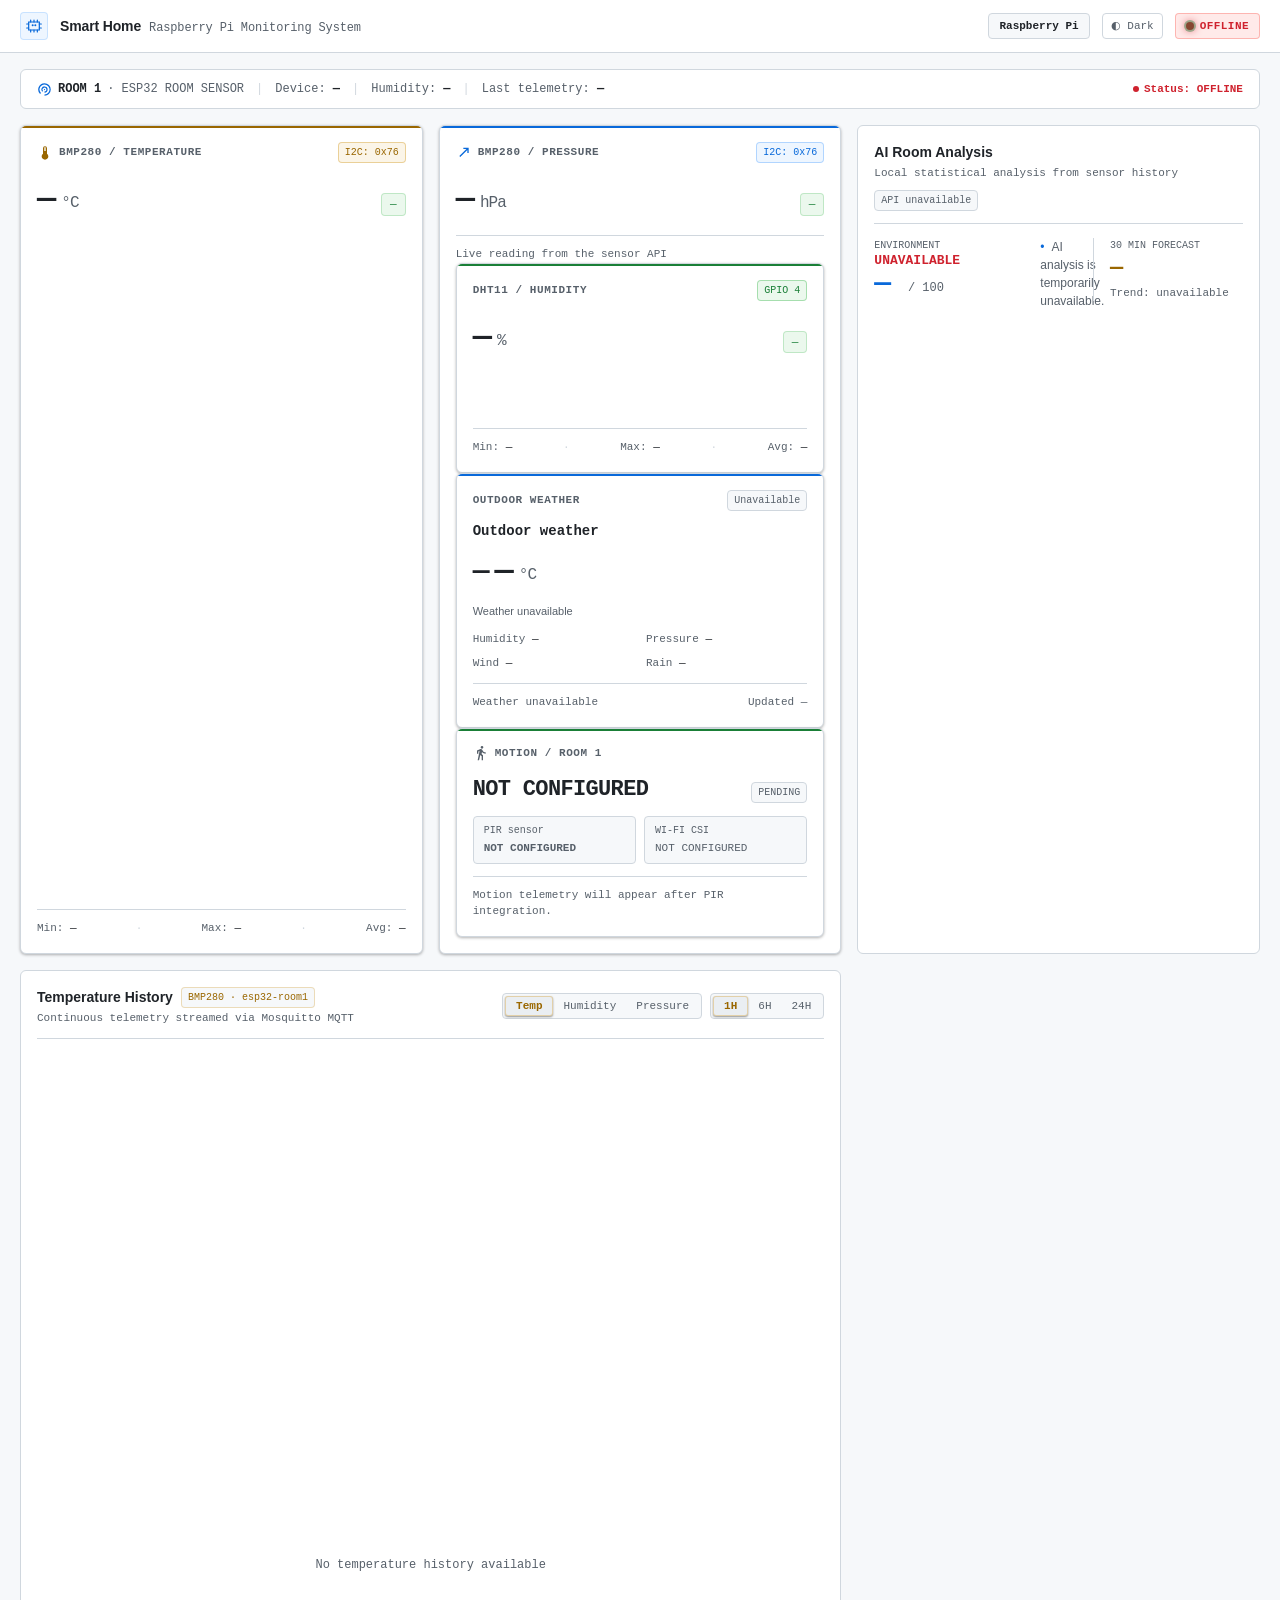
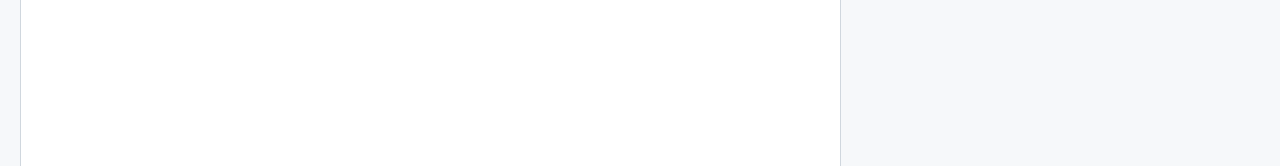
==== commit 4872c946: "Restructure dashboard monitoring layout" ====
--- a/static/index.html
+++ b/static/index.html
@@ -218,13 +218,16 @@
       margin: 0 auto;
       padding: 1rem 1.25rem;
       flex: 1;
-      display: flex;
-      flex-direction: column;
+      display: grid;
+      grid-template-columns: repeat(12, minmax(0, 1fr));
+      grid-auto-flow: row dense;
+      align-items: stretch;
       gap: 1rem;
     }
 
     /* 2. Device Overview Strip */
     .overview-strip {
+      grid-column: 1 / -1;
       background-color: var(--surface);
       border: 1px solid var(--border);
       border-radius: var(--card-radius);
@@ -275,14 +278,7 @@
 
     /* 3. Primary Telemetry Cards Grid */
     .telemetry-grid {
-      display: grid;
-      grid-template-columns: repeat(auto-fit, minmax(220px, 1fr));
-      gap: 1rem;
-    }
-    @media (max-width: 520px) {
-      .telemetry-grid {
-        grid-template-columns: 1fr;
-      }
+      display: contents;
     }
 
     .telemetry-card {
@@ -312,6 +308,19 @@
     .card-weather::before { background-color: var(--blue); }
     .card-motion::before { background-color: var(--green); }
     .card-motion.motion-alert::before { background-color: var(--orange); }
+
+    /* Monitoring layout: metrics across the top, history beside weather and AI. */
+    .card-temp,
+    .card-humidity,
+    .card-pressure {
+      grid-column: span 4;
+      min-height: 210px;
+    }
+    .card-temp { order: 1; }
+    .card-humidity { order: 2; }
+    .card-pressure { order: 3; }
+    .card-weather { grid-column: span 4; order: 5; }
+    .card-motion { grid-column: span 4; order: 7; }
 
     .card-header {
       display: flex;
@@ -463,14 +472,7 @@
 
     /* 4. Bottom Analytics Section (History + Motion Log) */
     .analytics-section {
-      display: grid;
-      grid-template-columns: 8fr 4fr;
-      gap: 1rem;
-    }
-    @media (max-width: 1024px) {
-      .analytics-section {
-        grid-template-columns: 1fr;
-      }
+      display: contents;
     }
 
     .analytics-panel {
@@ -481,6 +483,13 @@
       display: flex;
       flex-direction: column;
     }
+    .history-panel {
+      grid-column: span 8;
+      grid-row: span 2;
+      min-height: 480px;
+      order: 4;
+    }
+    .motion-events-panel { grid-column: span 8; order: 8; }
     .panel-header {
       display: flex;
       align-items: center;
@@ -543,6 +552,11 @@
       margin-top: 14px;
       width: 100%;
       height: 250px;
+    }
+    .history-panel .chart-container {
+      height: auto;
+      min-height: 300px;
+      flex: 1;
     }
     #tempCanvas {
       width: 100%;
@@ -626,6 +640,8 @@
       border: 1px solid var(--border);
       border-radius: var(--card-radius);
       padding: 16px;
+      grid-column: span 4;
+      order: 6;
     }
     .ai-analysis-grid {
       display: grid;
@@ -650,6 +666,37 @@
     @media (max-width: 720px) {
       .ai-analysis-grid { grid-template-columns: 1fr; }
       .ai-forecast { border-left: 0; border-top: 1px solid var(--border); padding: 12px 0 0; }
+    }
+
+    /* Tablet keeps the three core readings together; supporting panels stack. */
+    @media (max-width: 1024px) {
+      .history-panel,
+      .card-weather,
+      .ai-analysis-panel,
+      .card-motion,
+      .motion-events-panel {
+        grid-column: 1 / -1;
+        grid-row: auto;
+      }
+      .history-panel { min-height: 420px; }
+    }
+
+    /* Phone layout follows the reading order from indoor metrics to activity. */
+    @media (max-width: 720px) {
+      main { grid-template-columns: 1fr; }
+      .card-temp,
+      .card-humidity,
+      .card-pressure,
+      .history-panel,
+      .card-weather,
+      .ai-analysis-panel,
+      .card-motion,
+      .motion-events-panel {
+        grid-column: 1;
+        grid-row: auto;
+      }
+      .history-panel { min-height: 390px; }
+      .history-panel .chart-container { min-height: 260px; }
     }
 
     /* 5. Footer */
@@ -875,7 +922,7 @@
 <!-- 4. TEMPERATURE HISTORY & MOTION EVENT HISTORY -->
 <section class="analytics-section">
 <!-- LEFT: TEMPERATURE HISTORY CANVAS GRAPH -->
-<div class="analytics-panel">
+<div class="analytics-panel history-panel">
 <div class="panel-header">
 <div class="panel-title-group">
 <div style="display:flex; align-items:center; gap:8px;">
@@ -908,7 +955,7 @@
 </div>
 </div>
 <!-- RIGHT: MOTION EVENTS COMPACT TABLE -->
-<div class="analytics-panel">
+<div class="analytics-panel motion-events-panel">
 <div class="panel-header">
 <div class="panel-title-group">
 <div style="display:flex; align-items:center; gap:6px;">
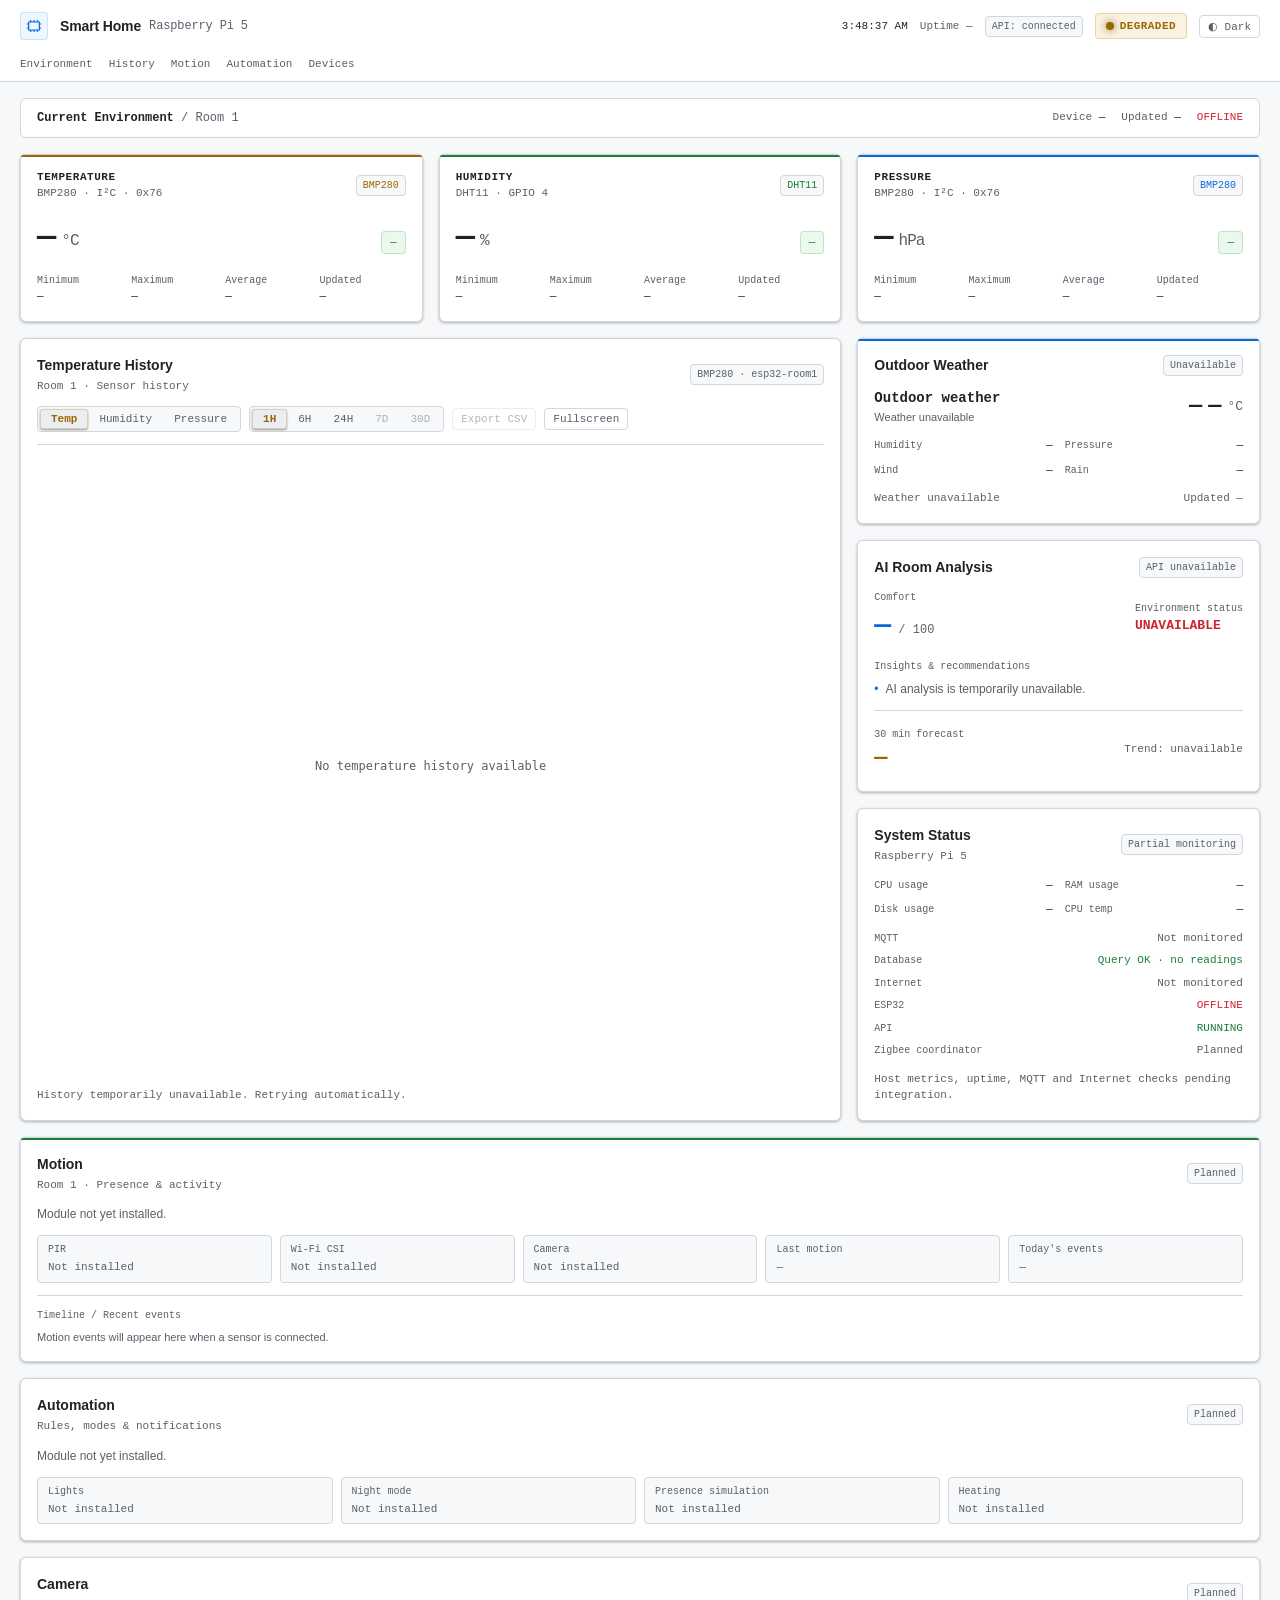
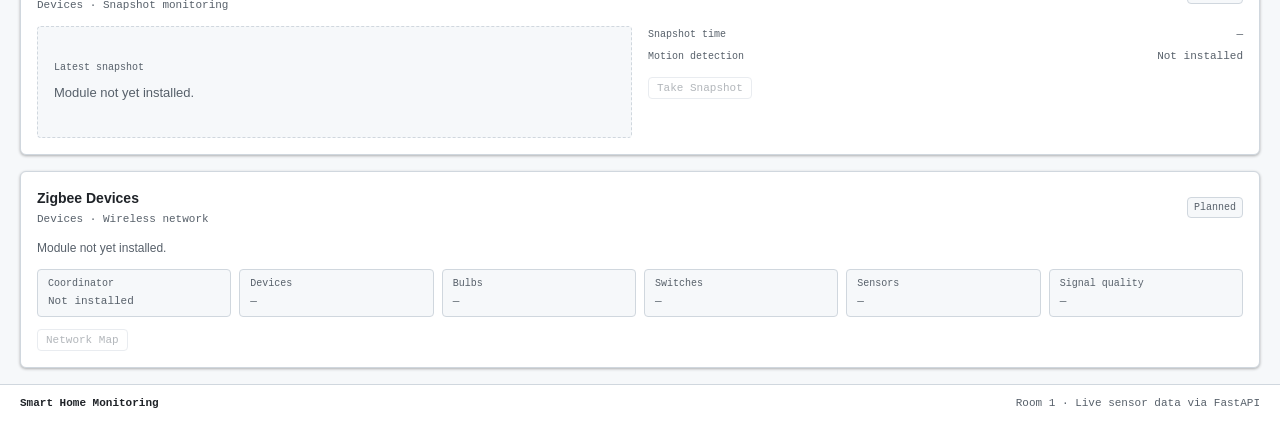
==== commit 68be2598: "Refactor dashboard into reusable telemetry modules" ====
--- a/static/index.html
+++ b/static/index.html
@@ -1,1575 +1,137 @@
 <!DOCTYPE html>
-
-<html lang="en"><head>
-<meta charset="utf-8"/>
-<meta content="width=device-width, initial-scale=1.0" name="viewport"/>
-<title>Smart Home — Raspberry Pi Monitoring System</title>
-<style>
-    /* ==========================================================================
-       Semantic Variables & Design Tokens (Dark Developer / Grafana Theme)
-       ========================================================================== */
-    :root {
-      --bg: #0d1117;
-      --surface: #161b22;
-      --surface-hover: #1c2128;
-      --border: #30363d;
-      --text: #f0f6fc;
-      --text-secondary: #8b949e;
-      --green: #3fb950;
-      --blue: #58a6ff;
-      --orange: #d29922;
-      --red: #f85149;
-      --surface-muted: #0d1117;
-      --selected: #21262d;
-      --chart-grid: #21262d;
-      --chart-text: #8b949e;
-      --chart-fill: rgba(210, 153, 34, .22);
-      --chart-fill-end: rgba(210, 153, 34, 0);
-      --chart-line: #d29922;
-      --chart-point-stroke: #0d1117;
-
-      /* Additional telemetry UI nuances */
-      --card-radius: 6px;
-      --badge-radius: 4px;
-      --font-mono: ui-monospace, SFMono-Regular, Menlo, Monaco, Consolas, "Liberation Mono", "Courier New", monospace;
-      --font-sans: -apple-system, BlinkMacSystemFont, "Segoe UI", Helvetica, Arial, sans-serif, "Apple Color Emoji", "Segoe UI Emoji";
-    }
-
-    :root[data-theme="light"] {
-      --bg: #f6f8fa;
-      --surface: #ffffff;
-      --surface-hover: #f3f4f6;
-      --border: #d0d7de;
-      --text: #1f2328;
-      --text-secondary: #57606a;
-      --green: #1a7f37;
-      --blue: #0969da;
-      --orange: #9a6700;
-      --red: #cf222e;
-      --surface-muted: #f6f8fa;
-      --selected: #eaeef2;
-      --chart-grid: #d8dee4;
-      --chart-text: #57606a;
-      --chart-fill: rgba(154, 103, 0, .18);
-      --chart-fill-end: rgba(154, 103, 0, 0);
-      --chart-line: #9a6700;
-      --chart-point-stroke: #ffffff;
-    }
-
-    *, *::before, *::after {
-      box-sizing: border-box;
-      margin: 0;
-      padding: 0;
-    }
-
-    body {
-      background-color: var(--bg);
-      color: var(--text);
-      font-family: var(--font-sans);
-      font-size: 13px;
-      line-height: 1.5;
-      min-height: 100vh;
-      display: flex;
-      flex-direction: column;
-      -webkit-font-smoothing: antialiased;
-    }
-
-    /* Common Typography / Utilities */
-    .mono { font-family: var(--font-mono); }
-    .text-secondary { color: var(--text-secondary); }
-    .text-green { color: var(--green); }
-    .text-blue { color: var(--blue); }
-    .text-orange { color: var(--orange); }
-    .text-red { color: var(--red); }
-    .text-main { color: var(--text); }
-    .divider { color: var(--border); margin: 0 4px; }
-
-    /* Icons (Local SVGs inline or CSS geometric shapes) */
-    .icon {
-      display: inline-block;
-      width: 16px;
-      height: 16px;
-      vertical-align: text-bottom;
-      fill: currentColor;
-    }
-
-    /* Pulse glowing indicator */
-    .glow-dot {
-      display: inline-block;
-      width: 8px;
-      height: 8px;
-      border-radius: 50%;
-      background-color: var(--green);
-      box-shadow: 0 0 8px var(--green);
-      position: relative;
-    }
-    .glow-dot.pulse::after {
-      content: "";
-      position: absolute;
-      top: -2px;
-      left: -2px;
-      width: 12px;
-      height: 12px;
-      border-radius: 50%;
-      background: var(--green);
-      opacity: 0.4;
-      animation: ping 2s cubic-bezier(0, 0, 0.2, 1) infinite;
-    }
-    @keyframes ping {
-      75%, 100% {
-        transform: scale(2);
-        opacity: 0;
-      }
-    }
-
-    /* 1. Header */
-    header {
-      background-color: var(--surface);
-      border-bottom: 1px solid var(--border);
-      position: sticky;
-      top: 0;
-      z-index: 50;
-      padding: 0 1.25rem;
-    }
-    .header-inner {
-      max-width: 1400px;
-      margin: 0 auto;
-      height: 52px;
-      display: flex;
-      align-items: center;
-      justify-content: space-between;
-    }
-    .brand-section {
-      display: flex;
-      align-items: center;
-      gap: 12px;
-    }
-    .brand-icon {
-      width: 28px;
-      height: 28px;
-      background: rgba(88, 166, 255, 0.1);
-      border: 1px solid rgba(88, 166, 255, 0.25);
-      border-radius: var(--badge-radius);
-      display: flex;
-      align-items: center;
-      justify-content: center;
-      color: var(--blue);
-    }
-    .brand-title {
-      font-size: 14px;
-      font-weight: 600;
-      letter-spacing: -0.01em;
-      color: var(--text);
-      display: flex;
-      align-items: baseline;
-      gap: 8px;
-    }
-    .brand-subtitle {
-      font-size: 12px;
-      color: var(--text-secondary);
-      font-weight: 400;
-    }
-    .header-meta {
-      display: flex;
-      align-items: center;
-      gap: 12px;
-      font-size: 11px;
-    }
-    .host-badge {
-      background-color: var(--surface-muted);
-      border: 1px solid var(--border);
-      padding: 4px 10px;
-      border-radius: var(--badge-radius);
-      color: var(--text-secondary);
-      display: flex;
-      align-items: center;
-      gap: 6px;
-    }
-    .host-badge strong {
-      color: var(--text);
-    }
-    .status-pill {
-      background-color: rgba(63, 185, 80, 0.12);
-      border: 1px solid rgba(63, 185, 80, 0.35);
-      color: var(--green);
-      font-weight: 600;
-      padding: 4px 10px;
-      border-radius: var(--badge-radius);
-      display: flex;
-      align-items: center;
-      gap: 6px;
-      letter-spacing: 0.04em;
-    }
-    .theme-toggle {
-      background: transparent;
-      border: 1px solid var(--border);
-      color: var(--text-secondary);
-      padding: 4px 8px;
-      border-radius: var(--badge-radius);
-      cursor: pointer;
-      font: inherit;
-    }
-    .theme-toggle:hover { background: var(--surface-hover); color: var(--text); }
-
-    /* Main Container */
-    main {
-      max-width: 1400px;
-      width: 100%;
-      margin: 0 auto;
-      padding: 1rem 1.25rem;
-      flex: 1;
-      display: grid;
-      grid-template-columns: repeat(12, minmax(0, 1fr));
-      grid-auto-flow: row dense;
-      align-items: stretch;
-      gap: 1rem;
-    }
-
-    /* 2. Device Overview Strip */
-    .overview-strip {
-      grid-column: 1 / -1;
-      background-color: var(--surface);
-      border: 1px solid var(--border);
-      border-radius: var(--card-radius);
-      padding: 10px 16px;
-      display: flex;
-      align-items: center;
-      justify-content: space-between;
-      flex-wrap: wrap;
-      gap: 8px;
-      font-size: 12px;
-    }
-    .strip-meta {
-      display: flex;
-      align-items: center;
-      flex-wrap: wrap;
-      gap: 8px;
-    }
-    .strip-tag {
-      font-weight: 600;
-      color: var(--text);
-      display: inline-flex;
-      align-items: center;
-      gap: 6px;
-    }
-    .strip-actions {
-      display: flex;
-      align-items: center;
-      gap: 12px;
-    }
-    .poll-btn {
-      background: transparent;
-      border: 1px solid var(--border);
-      color: var(--text-secondary);
-      padding: 3px 8px;
-      border-radius: var(--badge-radius);
-      cursor: pointer;
-      font-size: 11px;
-      display: inline-flex;
-      align-items: center;
-      gap: 4px;
-      transition: all 0.15s ease;
-    }
-    .poll-btn:hover {
-      background-color: var(--surface-hover);
-      color: var(--text);
-      border-color: #8b949e;
-    }
-
-    /* 3. Primary Telemetry Cards Grid */
-    .telemetry-grid {
-      display: contents;
-    }
-
-    .telemetry-card {
-      background-color: var(--surface);
-      border: 1px solid var(--border);
-      border-radius: var(--card-radius);
-      padding: 16px;
-      display: flex;
-      flex-direction: column;
-      justify-content: space-between;
-      position: relative;
-      overflow: hidden;
-      box-shadow: 0 1px 3px rgba(0,0,0,0.3);
-      transition: border-color 0.2s ease, background-color 0.2s ease;
-    }
-    .telemetry-card::before {
-      content: "";
-      position: absolute;
-      top: 0;
-      left: 0;
-      right: 0;
-      height: 2px;
-    }
-    .card-temp::before { background-color: var(--orange); }
-    .card-pressure::before { background-color: var(--blue); }
-    .card-humidity::before { background-color: var(--green); }
-    .card-weather::before { background-color: var(--blue); }
-    .card-motion::before { background-color: var(--green); }
-    .card-motion.motion-alert::before { background-color: var(--orange); }
-
-    /* Monitoring layout: metrics across the top, history beside weather and AI. */
-    .card-temp,
-    .card-humidity,
-    .card-pressure {
-      grid-column: span 4;
-      min-height: 210px;
-    }
-    .card-temp { order: 1; }
-    .card-humidity { order: 2; }
-    .card-pressure { order: 3; }
-    .card-weather { grid-column: span 4; order: 5; }
-    .card-motion { grid-column: span 4; order: 7; }
-
-    .card-header {
-      display: flex;
-      align-items: center;
-      justify-content: space-between;
-      margin-bottom: 12px;
-    }
-    .card-label {
-      font-size: 11px;
-      font-weight: 600;
-      letter-spacing: 0.05em;
-      color: var(--text-secondary);
-      display: flex;
-      align-items: center;
-      gap: 6px;
-    }
-    .chip {
-      font-size: 10px;
-      padding: 2px 6px;
-      border-radius: var(--badge-radius);
-      border: 1px solid var(--border);
-      background: var(--surface-muted);
-      color: var(--text-secondary);
-    }
-    .chip-blue {
-      border-color: rgba(88, 166, 255, 0.4);
-      background: rgba(88, 166, 255, 0.1);
-      color: var(--blue);
-    }
-    .chip-orange {
-      border-color: rgba(210, 153, 34, 0.4);
-      background: rgba(210, 153, 34, 0.1);
-      color: var(--orange);
-    }
-    .chip-green {
-      border-color: rgba(63, 185, 80, 0.4);
-      background: rgba(63, 185, 80, 0.1);
-      color: var(--green);
-    }
-
-    .metric-row {
-      display: flex;
-      align-items: baseline;
-      justify-content: space-between;
-      margin-bottom: 8px;
-    }
-    .metric-value {
-      font-size: 32px;
-      font-weight: 700;
-      letter-spacing: -0.03em;
-      color: var(--text);
-      display: flex;
-      align-items: baseline;
-      gap: 6px;
-    }
-    .metric-unit {
-      font-size: 16px;
-      font-weight: 400;
-      color: var(--text-secondary);
-    }
-    .delta-badge {
-      font-size: 11px;
-      padding: 2px 8px;
-      border-radius: var(--badge-radius);
-      background: rgba(63, 185, 80, 0.1);
-      border: 1px solid rgba(63, 185, 80, 0.25);
-      color: var(--green);
-      font-weight: 500;
-    }
-
-    /* Subtle Sparkline SVG in Card */
-    .sparkline-box {
-      width: 100%;
-      height: 32px;
-      margin-top: 4px;
-    }
-    .sparkline-box svg {
-      width: 100%;
-      height: 100%;
-      overflow: visible;
-    }
-
-    /* Gauge bar */
-    .gauge-wrapper {
-      margin-top: 8px;
-      display: flex;
-      flex-direction: column;
-      gap: 6px;
-    }
-    .gauge-labels {
-      display: flex;
-      justify-content: space-between;
-      font-size: 11px;
-      color: var(--text-secondary);
-    }
-    .gauge-track {
-      width: 100%;
-      height: 5px;
-      background: var(--surface-muted);
-      border: 1px solid var(--border);
-      border-radius: 999px;
-      overflow: hidden;
-    }
-    .gauge-fill {
-      height: 100%;
-      border-radius: 999px;
-      background: linear-gradient(90deg, #1f6feb 0%, var(--blue) 100%);
-      transition: width 0.3s ease;
-    }
-
-    /* Sub-telemetry Footer */
-    .card-footer-meta {
-      border-top: 1px solid var(--border);
-      padding-top: 10px;
-      margin-top: 12px;
-      display: flex;
-      align-items: center;
-      justify-content: space-between;
-      font-size: 11px;
-      color: var(--text-secondary);
-    }
-    .card-footer-meta strong {
-      color: var(--text);
-      font-weight: 500;
-    }
-    .weather-location { font: 600 14px var(--font-mono); color: var(--text); }
-    .weather-icon { font-size: 28px; line-height: 1; }
-    .weather-feels { color: var(--text-secondary); font-size: 11px; }
-    .weather-details { display: grid; grid-template-columns: 1fr 1fr; gap: 7px 12px; margin-top: 12px; color: var(--text-secondary); font-size: 11px; }
-    .weather-details strong { color: var(--text); font-weight: 500; }
-
-    /* Motion status specific */
-    .sensor-subgrid {
-      display: grid;
-      grid-template-columns: 1fr 1fr;
-      gap: 8px;
-      margin-top: 10px;
-      font-size: 11px;
-    }
-    .subgrid-item {
-      background: var(--surface-muted);
-      border: 1px solid var(--border);
-      border-radius: var(--badge-radius);
-      padding: 6px 10px;
-      display: flex;
-      flex-direction: column;
-      gap: 2px;
-    }
-
-    /* 4. Bottom Analytics Section (History + Motion Log) */
-    .analytics-section {
-      display: contents;
-    }
-
-    .analytics-panel {
-      background-color: var(--surface);
-      border: 1px solid var(--border);
-      border-radius: var(--card-radius);
-      padding: 16px;
-      display: flex;
-      flex-direction: column;
-    }
-    .history-panel {
-      grid-column: span 8;
-      grid-row: span 2;
-      min-height: 480px;
-      order: 4;
-    }
-    .motion-events-panel { grid-column: span 8; order: 8; }
-    .panel-header {
-      display: flex;
-      align-items: center;
-      justify-content: space-between;
-      padding-bottom: 12px;
-      border-bottom: 1px solid var(--border);
-      flex-wrap: wrap;
-      gap: 8px;
-    }
-    .panel-title-group h2 {
-      font-size: 14px;
-      font-weight: 600;
-      color: var(--text);
-    }
-    .panel-subtitle {
-      font-size: 11px;
-      color: var(--text-secondary);
-      margin-top: 2px;
-    }
-
-    /* Segmented filter buttons */
-    .segmented-control {
-      display: inline-flex;
-      background-color: var(--surface-muted);
-      border: 1px solid var(--border);
-      border-radius: var(--badge-radius);
-      padding: 2px;
-    }
-    .chart-controls {
-      display: flex;
-      align-items: center;
-      gap: 8px;
-      flex-wrap: wrap;
-    }
-    .segmented-btn {
-      background: transparent;
-      border: none;
-      color: var(--text-secondary);
-      font-family: var(--font-mono);
-      font-size: 11px;
-      padding: 3px 10px;
-      border-radius: 3px;
-      cursor: pointer;
-      transition: all 0.15s ease;
-    }
-    .segmented-btn:hover {
-      color: var(--text);
-    }
-    .segmented-btn.active {
-      background-color: var(--selected);
-      color: var(--orange);
-      font-weight: 600;
-      border: 1px solid rgba(210, 153, 34, 0.35);
-      box-shadow: 0 1px 2px rgba(0,0,0,0.4);
-    }
-
-    /* Canvas Graph Container */
-    .chart-container {
-      position: relative;
-      margin-top: 14px;
-      width: 100%;
-      height: 250px;
-    }
-    .history-panel .chart-container {
-      height: auto;
-      min-height: 300px;
-      flex: 1;
-    }
-    #tempCanvas {
-      width: 100%;
-      height: 100%;
-      display: block;
-    }
-    .chart-tooltip {
-      position: absolute;
-      pointer-events: none;
-      background: var(--surface-hover);
-      border: 1px solid var(--border);
-      padding: 6px 10px;
-      border-radius: var(--badge-radius);
-      font-size: 11px;
-      color: var(--text);
-      box-shadow: 0 4px 12px rgba(0,0,0,0.5);
-      display: none;
-      z-index: 10;
-    }
-    .chart-tooltip .val {
-      font-size: 13px;
-      font-weight: 700;
-      color: var(--orange);
-      margin-top: 2px;
-    }
-
-    /* Motion Events Table */
-    .table-container {
-      margin-top: 10px;
-      width: 100%;
-    }
-    .event-table {
-      width: 100%;
-      border-collapse: collapse;
-      font-size: 11px;
-    }
-    .event-table th {
-      text-align: left;
-      font-weight: 500;
-      color: var(--text-secondary);
-      border-bottom: 1px solid var(--border);
-      padding: 6px 4px;
-      text-transform: uppercase;
-      letter-spacing: 0.04em;
-    }
-    .event-table th.text-right,
-    .event-table td.text-right {
-      text-align: right;
-    }
-    .event-table td {
-      padding: 8px 4px;
-      border-bottom: 1px solid rgba(48, 54, 61, 0.45);
-      vertical-align: middle;
-    }
-    .event-table tr:hover td {
-      background-color: var(--surface-hover);
-    }
-
-    .badge-event-active {
-      display: inline-block;
-      padding: 2px 7px;
-      border-radius: var(--badge-radius);
-      background-color: rgba(210, 153, 34, 0.15);
-      border: 1px solid rgba(210, 153, 34, 0.35);
-      color: var(--orange);
-      font-weight: 600;
-    }
-    .badge-event-clear {
-      display: inline-block;
-      padding: 2px 7px;
-      border-radius: var(--badge-radius);
-      background-color: rgba(63, 185, 80, 0.1);
-      border: 1px solid rgba(63, 185, 80, 0.25);
-      color: var(--green);
-      font-weight: 500;
-    }
-
-    /* Local AI room analysis */
-    .ai-analysis-panel {
-      background: var(--surface);
-      border: 1px solid var(--border);
-      border-radius: var(--card-radius);
-      padding: 16px;
-      grid-column: span 4;
-      order: 6;
-    }
-    .ai-analysis-grid {
-      display: grid;
-      grid-template-columns: minmax(150px, 0.7fr) minmax(0, 1.5fr) minmax(150px, 0.8fr);
-      gap: 16px;
-      margin-top: 14px;
-      align-items: start;
-    }
-    .ai-score {
-      font: 700 28px var(--font-mono);
-      color: var(--blue);
-    }
-    .ai-score small { font-size: 12px; color: var(--text-secondary); font-weight: 400; }
-    .ai-status { font: 600 13px var(--font-mono); text-transform: uppercase; color: var(--green); }
-    .ai-status.warning, .ai-status.poor { color: var(--orange); }
-    .ai-status.error { color: var(--red); }
-    .ai-messages { list-style: none; display: grid; gap: 5px; color: var(--text-secondary); font-size: 12px; }
-    .ai-messages li::before { content: "•"; color: var(--blue); margin-right: 7px; }
-    .ai-forecast { border-left: 1px solid var(--border); padding-left: 16px; }
-    .ai-forecast-value { font: 700 22px var(--font-mono); color: var(--orange); margin-top: 3px; }
-    .ai-detail { color: var(--text-secondary); font-size: 11px; margin-top: 4px; }
-    @media (max-width: 720px) {
-      .ai-analysis-grid { grid-template-columns: 1fr; }
-      .ai-forecast { border-left: 0; border-top: 1px solid var(--border); padding: 12px 0 0; }
-    }
-
-    /* Tablet keeps the three core readings together; supporting panels stack. */
-    @media (max-width: 1024px) {
-      .history-panel,
-      .card-weather,
-      .ai-analysis-panel,
-      .card-motion,
-      .motion-events-panel {
-        grid-column: 1 / -1;
-        grid-row: auto;
-      }
-      .history-panel { min-height: 420px; }
-    }
-
-    /* Phone layout follows the reading order from indoor metrics to activity. */
-    @media (max-width: 720px) {
-      main { grid-template-columns: 1fr; }
-      .card-temp,
-      .card-humidity,
-      .card-pressure,
-      .history-panel,
-      .card-weather,
-      .ai-analysis-panel,
-      .card-motion,
-      .motion-events-panel {
-        grid-column: 1;
-        grid-row: auto;
-      }
-      .history-panel { min-height: 390px; }
-      .history-panel .chart-container { min-height: 260px; }
-    }
-
-    /* 5. Footer */
-    footer {
-      background-color: var(--surface);
-      border-top: 1px solid var(--border);
-      padding: 10px 1.25rem;
-      margin-top: auto;
-      font-size: 11px;
-    }
-    .footer-inner {
-      max-width: 1400px;
-      margin: 0 auto;
-      display: flex;
-      align-items: center;
-      justify-content: space-between;
-      flex-wrap: wrap;
-      gap: 8px;
-      color: var(--text-secondary);
-    }
-    .footer-stack {
-      display: flex;
-      align-items: center;
-      flex-wrap: wrap;
-      gap: 6px;
-    }
-    .footer-stack strong {
-      color: var(--text);
-      font-weight: 600;
-    }
-  </style>
+<html lang="en">
+<head>
+  <meta charset="utf-8">
+  <meta name="viewport" content="width=device-width, initial-scale=1.0">
+  <title>Smart Home — Raspberry Pi Monitoring System</title>
+  <script>
+    try {
+      document.documentElement.dataset.theme = localStorage.getItem('theme') ||
+        (matchMedia('(prefers-color-scheme: light)').matches ? 'light' : 'dark');
+    } catch (_) { document.documentElement.dataset.theme = 'dark'; }
+  </script>
+  <link rel="stylesheet" href="/static/style.css?v=console-1">
+  <script src="/static/app.js?v=console-1" defer></script>
 </head>
 <body>
-<!-- 1. DASHBOARD HEADER -->
-<header>
-<div class="header-inner">
-<!-- Title & Subtitle with Microcontroller Icon -->
-<div class="brand-section">
-<div class="brand-icon">
-<svg class="icon" viewbox="0 0 24 24">
-<path d="M4 6h16v12H4z" fill="none" stroke="currentColor" stroke-width="1.8"></path>
-<path d="M7 6V3m5 3V3m5 3V3M7 18v3m5-3v3m5-3v3M4 9H1m3 6H1m19-6h3m-3 6h3" stroke="currentColor" stroke-linecap="round" stroke-width="1.8"></path>
-<circle cx="10" cy="11" fill="currentColor" r="1.5"></circle>
-<circle cx="14" cy="11" fill="currentColor" r="1.5"></circle>
-</svg>
-</div>
-<div>
-<h1 class="brand-title">
-            Smart Home
-            <span class="brand-subtitle mono">Raspberry Pi Monitoring System</span>
-</h1>
-</div>
-</div>
-<!-- Right Host IP & Technical System Status Indicator -->
-<div class="header-meta mono">
-<div class="host-badge">
-<strong>Raspberry Pi</strong>
-</div>
-<button class="theme-toggle mono" id="theme-toggle" type="button" aria-label="Switch to light theme">☀ Light</button>
-<div class="status-pill">
-<span class="glow-dot pulse"></span>
-<span>OFFLINE</span>
-</div>
-</div>
-</div>
-</header>
-<!-- MAIN VIEWPORT -->
-<main>
-<!-- 2. DEVICE OVERVIEW STRIP -->
-<section class="overview-strip">
-<div class="strip-meta mono">
-<span class="strip-tag">
-<svg class="icon text-blue" style="width:15px; height:15px;" viewbox="0 0 24 24">
-<path d="M12 2a10 10 0 0 0-7.07 17.07l1.41-1.41A8 8 0 1 1 12 20v2a10 10 0 0 0 0-20zm0 5a5 5 0 0 0-3.54 8.54l1.41-1.41A3 3 0 1 1 12 15v2a5 5 0 0 0 0-10zm0 4a1 1 0 1 0 1 1 1 1 0 0 0-1-1z" fill="currentColor"></path>
-</svg>
-          ROOM 1 <span class="text-secondary" style="font-weight: normal;">· ESP32 ROOM SENSOR</span>
-</span>
-<span class="divider">|</span>
-<span class="text-secondary">Device: <strong class="text-main" id="device-id">—</strong></span>
-<span class="divider">|</span>
-<span class="text-secondary">Humidity: <strong class="text-main" id="humidity-display">—</strong></span>
-<span class="divider">|</span>
-<span class="text-secondary">Last telemetry: <strong class="text-main" id="node-last-sync">—</strong></span>
-</div>
-<div class="strip-actions mono">
-<span class="text-green" style="display: inline-flex; align-items: center; gap: 5px; font-weight: 600; font-size: 11px;">
-<span style="width:6px; height:6px; background:var(--green); border-radius:50%; display:inline-block;"></span>
-          Status: OFFLINE
-        </span>
+  <a class="skip-link" href="#environment">Skip to telemetry</a>
+  <header class="site-header">
+    <div class="header-inner">
+      <div class="brand-section">
+        <div class="brand-icon" aria-hidden="true">
+          <svg class="icon" viewBox="0 0 24 24"><path d="M4 6h16v12H4z" fill="none" stroke="currentColor" stroke-width="1.8"/><path d="M7 6V3m5 3V3m5 3V3M7 18v3m5-3v3m5-3v3M4 9H1m3 6H1m19-6h3m-3 6h3" stroke="currentColor" stroke-width="1.8"/></svg>
+        </div>
+        <h1 class="brand-title">Smart Home <span class="brand-subtitle mono">Raspberry Pi 5</span></h1>
+      </div>
+      <div class="header-meta mono">
+        <time id="local-clock">—</time>
+        <span class="text-secondary" title="System uptime will be available with host monitoring">Uptime <strong id="system-uptime">—</strong></span>
+        <span class="chip" id="connection-badge">API: connecting</span>
+        <span class="status-pill" id="overall-status" data-state="unknown" title="Overall telemetry status; host health is not yet monitored"><span class="glow-dot" aria-hidden="true"></span><span id="overall-status-text">CONNECTING</span></span>
+        <button class="theme-toggle mono" id="theme-toggle" type="button" aria-label="Switch to light theme">☀ Light</button>
+      </div>
+    </div>
+    <nav class="top-nav mono" aria-label="Dashboard sections">
+      <a href="#environment">Environment</a><a href="#history">History</a><a href="#motion">Motion</a><a href="#automation">Automation</a><a href="#devices">Devices</a>
+    </nav>
+  </header>
 
-</div>
-</section>
-<!-- 3. PRIMARY TELEMETRY (3 Engineering Cards) -->
-<section class="telemetry-grid">
-<!-- CARD 1: TEMPERATURE (BMP280) with Warm Orange Accent #d29922 -->
-<div class="telemetry-card card-temp">
-<div>
-<div class="card-header">
-<span class="card-label mono">
-<svg class="icon text-orange" viewbox="0 0 24 24">
-<path d="M15 13V5a3 3 0 0 0-6 0v8a5 5 0 1 0 6 0zm-3-10a1 1 0 0 1 1 1v5h-2V4a1 1 0 0 1 1-1z"></path>
-</svg>
-              BMP280 / TEMPERATURE
-            </span>
-<span class="chip chip-orange mono">I2C: 0x76</span>
-</div>
-<div class="metric-row">
-<div class="metric-value mono">
-<span id="temp-display-val" style="color: var(--text);">—</span>
-<span class="metric-unit">°C</span>
-</div>
-<span class="delta-badge mono" id="temp-trend">—</span>
-</div>
-</div>
-<div class="card-footer-meta mono">
-<span>Min: <strong id="temp-min">—</strong></span>
-<span class="divider">·</span>
-<span>Max: <strong id="temp-max">—</strong></span>
-<span class="divider">·</span>
-<span>Avg: <strong id="temp-avg">—</strong></span>
-</div>
-</div>
-<!-- CARD 2: PRESSURE (BMP280) with Cyan/Blue Accent #58a6ff -->
-<div class="telemetry-card card-pressure">
-<div>
-<div class="card-header">
-<span class="card-label mono">
-<svg class="icon text-blue" viewbox="0 0 24 24">
-<path d="M19 12h-2V7.41L6.41 18 5 16.59 15.59 6H11V4h8v8z" fill="currentColor"></path>
-</svg>
-              BMP280 / PRESSURE
-            </span>
-<span class="chip chip-blue mono">I2C: 0x76</span>
-</div>
-<div class="metric-row">
-<div class="metric-value mono">
-<span id="pressure-display-val">—</span>
-<span class="metric-unit">hPa</span>
-</div>
-<span class="delta-badge mono" id="pressure-trend">—</span>
-</div>
-<!-- Barometric Level Gauge -->
-<div class="card-footer-meta mono"><span>Live reading from the sensor API</span></div>
-</div>
-<!-- CARD 3: HUMIDITY (DHT11) -->
-<div class="telemetry-card card-humidity">
-<div>
-<div class="card-header">
-<span class="card-label mono">DHT11 / HUMIDITY</span>
-<span class="chip chip-green mono">GPIO 4</span>
-</div>
-<div class="metric-row">
-<div class="metric-value mono">
-<span id="humidity-card-value">—</span>
-<span class="metric-unit">%</span>
-</div>
-<span class="delta-badge mono" id="humidity-trend">—</span>
-</div>
-</div>
-<div class="card-footer-meta mono">
-<span>Min: <strong id="humidity-min">—</strong></span>
-<span class="divider">·</span>
-<span>Max: <strong id="humidity-max">—</strong></span>
-<span class="divider">·</span>
-<span>Avg: <strong id="humidity-avg">—</strong></span>
-</div>
-</div>
-<!-- CARD 4: OUTDOOR WEATHER -->
-<div class="telemetry-card card-weather">
-<div>
-<div class="card-header">
-<span class="card-label mono">OUTDOOR WEATHER</span>
-<span class="chip mono" id="weather-status">Loading</span>
-</div>
-<div class="weather-location" id="weather-location">—</div>
-<div class="metric-row" style="margin-top:8px;">
-<div class="metric-value mono"><span class="weather-icon" id="weather-icon" aria-hidden="true">—</span><span id="weather-temp">—</span><span class="metric-unit">°C</span></div>
-</div>
-<div class="weather-feels" id="weather-feels">Feels like —</div>
-<div class="weather-details mono">
-<span>Humidity <strong id="weather-humidity">—</strong></span>
-<span>Pressure <strong id="weather-pressure">—</strong></span>
-<span>Wind <strong id="weather-wind">—</strong></span>
-<span>Rain <strong id="weather-rain">—</strong></span>
-</div>
-</div>
-<div class="card-footer-meta mono"><span id="weather-condition">Weather unavailable</span><span id="weather-updated">Updated —</span></div>
-</div>
-<!-- CARD 5: MOTION STATUS CARD (planned integration) -->
-<div class="telemetry-card card-motion" id="motion-card">
-<div>
-<div class="card-header">
-<span class="card-label mono">
-<svg class="icon text-secondary" id="motion-icon" viewbox="0 0 24 24">
-<path d="M13.5 5.5c1.1 0 2-.9 2-2s-.9-2-2-2-2 .9-2 2 .9 2 2 2zM9.8 8.9L7 23h2.1l1.8-8 2.1 2v6h2v-7.5l-2.1-2 .6-3C14.8 12 16.8 13 19 13v-2c-1.9 0-3.5-1-4.3-2.4l-1-1.6c-.4-.6-1-1-1.7-1-.3 0-.5.1-.8.1L6 8.3V13h2V9.6l1.8-.7z"></path>
-</svg>
-              MOTION / ROOM 1
-            </span>
-</div>
-<div class="metric-row" style="margin-top: 4px;">
-<div class="metric-value mono" style="font-size: 22px;">
-<span id="motion-status-title">NOT CONFIGURED</span>
-</div>
-<span class="chip mono" id="motion-status-pill">PENDING</span>
-</div>
-<!-- Secondary Sub-indicators -->
-<div class="sensor-subgrid mono">
-<div class="subgrid-item">
-<span class="text-secondary" style="font-size: 10px;">PIR sensor</span>
-<span class="text-secondary" style="font-weight: 600;">NOT CONFIGURED</span>
-</div>
-<div class="subgrid-item">
-<span class="text-secondary" style="font-size: 10px;">WI-FI CSI</span>
-<span class="text-secondary" style="font-weight: 500;">NOT CONFIGURED</span>
-</div>
-</div>
-</div>
-<div class="card-footer-meta mono">
-<span>Motion telemetry will appear after PIR integration.</span>
-</div>
-</div>
-</section>
-<!-- 4. TEMPERATURE HISTORY & MOTION EVENT HISTORY -->
-<section class="analytics-section">
-<!-- LEFT: TEMPERATURE HISTORY CANVAS GRAPH -->
-<div class="analytics-panel history-panel">
-<div class="panel-header">
-<div class="panel-title-group">
-<div style="display:flex; align-items:center; gap:8px;">
-<h2 id="chart-title">Temperature History</h2>
-<span class="chip mono" id="chart-sensor" style="font-size: 10px; border-color: rgba(210, 153, 34, 0.3); color: var(--orange);">BMP280 · esp32-room1</span>
-</div>
-<p class="panel-subtitle mono">Continuous telemetry streamed via Mosquitto MQTT</p>
-</div>
-<!-- Metric and time-range controls -->
-<div class="chart-controls">
-<div class="segmented-control" aria-label="Chart metric">
-<button class="segmented-btn chart-metric-btn active" onclick="setChartMetric(this, 'temperature')">Temp</button>
-<button class="segmented-btn chart-metric-btn" onclick="setChartMetric(this, 'humidity')">Humidity</button>
-<button class="segmented-btn chart-metric-btn" onclick="setChartMetric(this, 'pressure')">Pressure</button>
-</div>
-<div class="segmented-control" aria-label="Chart range">
-<button class="segmented-btn chart-range-btn active" onclick="setChartRange(this, '1H')">1H</button>
-<button class="segmented-btn chart-range-btn" onclick="setChartRange(this, '6H')">6H</button>
-<button class="segmented-btn chart-range-btn" onclick="setChartRange(this, '24H')">24H</button>
-</div>
-</div>
-</div>
-<!-- Canvas Area -->
-<div class="chart-container" id="chartWrapper">
-<canvas id="tempCanvas"></canvas>
-<div class="chart-tooltip mono" id="tooltip">
-<div class="text-secondary" style="font-size: 10px;">Timestamp: <span id="tt-time" style="color:var(--text);">—</span></div>
-<div class="val" id="tt-val">—</div>
-</div>
-</div>
-</div>
-<!-- RIGHT: MOTION EVENTS COMPACT TABLE -->
-<div class="analytics-panel motion-events-panel">
-<div class="panel-header">
-<div class="panel-title-group">
-<div style="display:flex; align-items:center; gap:6px;">
-<svg class="icon text-secondary" style="width:15px; height:15px;" viewbox="0 0 24 24">
-<path d="M13 3a9 9 0 0 0-9 9H1l3.89 3.89.07.14L9 12H6c0-3.87 3.13-7 7-7s7 3.13 7 7-3.13 7-7 7c-1.93 0-3.68-.79-4.94-2.06l-1.42 1.42A8.896 8.896 0 0 0 13 21a9 9 0 0 0 0-18zm-1 5v5l4.28 2.54.72-1.21-3.5-2.08V8H12z" fill="currentColor"></path>
-</svg>
-<h2>Motion Events</h2>
-</div>
-<p class="panel-subtitle mono">Hardware GPIO Event Log</p>
-</div>
-<span class="chip mono text-secondary" style="font-size:10px;">Not configured</span>
-</div>
-<!-- Sensor readiness chips -->
-<div class="mono" style="display:flex; gap:6px; flex-wrap:wrap; margin-top:10px; font-size:10px;">
-<span class="chip chip-green">[PIR: NOT CONFIGURED]</span>
-<span class="chip">[Wi-Fi CSI: STANDBY]</span>
-<span class="chip" style="border-style:dashed;">[FUSED: PENDING]</span>
-</div>
-<!-- Events List -->
-<div class="table-container">
-<table class="event-table mono">
-<thead>
-<tr>
-<th style="width: 32%;">Timestamp</th>
-<th style="width: 25%;">Source</th>
-<th class="text-right" style="width: 43%;">State</th>
-</tr>
-</thead>
-<tbody id="events-tbody">
-<tr><td colspan="3" class="text-secondary" style="padding:14px 4px;">No motion sensor configured</td></tr>
-</tbody>
-</table>
-</div>
-<div class="card-footer-meta mono" style="margin-top:auto; padding-top:12px;">
-<span class="text-secondary">Awaiting PIR integration</span>
-</div>
-</div>
-</section>
-<!-- 5. Local AI room analysis -->
-<section class="ai-analysis-panel" aria-live="polite">
-<div class="panel-header">
-<div class="panel-title-group">
-<h2>AI Room Analysis</h2>
-<p class="panel-subtitle mono">Local statistical analysis from sensor history</p>
-</div>
-<span class="chip mono" id="ai-anomaly">Collecting data</span>
-</div>
-<div class="ai-analysis-grid">
-<div>
-<div class="text-secondary mono" style="font-size:10px;">ENVIRONMENT</div>
-<div class="ai-status" id="ai-status">COLLECTING</div>
-<div class="ai-score" id="ai-score">— <small>/ 100</small></div>
-</div>
-<ul class="ai-messages" id="ai-messages"><li>Collecting data for AI analysis...</li></ul>
-<div class="ai-forecast">
-<div class="text-secondary mono" style="font-size:10px;">30 MIN FORECAST</div>
-<div class="ai-forecast-value" id="ai-forecast">—</div>
-<div class="ai-detail mono" id="ai-trend">Trend: collecting data</div>
-</div>
-</div>
-</section>
-</main>
-<!-- 5. SYSTEM / EDGE INFORMATION FOOTER -->
-<footer>
-<div class="footer-inner mono">
-<div class="footer-stack">
-<strong>Smart Home Monitoring</strong>
-<span class="divider">•</span>
-<span>Live sensor data via FastAPI</span>
-</div>
-<div style="display:flex; align-items:center; gap:6px;">
-<svg class="icon text-secondary" style="width:13px; height:13px;" viewbox="0 0 24 24">
-<path d="M11.99 2C6.47 2 2 6.48 2 12s4.47 10 9.99 10C17.52 22 22 17.52 22 12S17.52 2 11.99 2zM12 20c-4.42 0-8-3.58-8-8s3.58-8 8-8 8 3.58 8 8-3.58 8-8 8zm.5-13H11v6l5.25 3.15.75-1.23-4.5-2.67z" fill="currentColor"></path>
-</svg>
-<span id="local-clock">Local time: —</span>
-</div>
-</div>
-</footer>
-<!-- Precision Standalone Chart & Interaction Logic -->
-<script>
-    const canvas = document.getElementById('tempCanvas');
-    const ctx = canvas.getContext('2d');
-    const tooltip = document.getElementById('tooltip');
-    const ttTime = document.getElementById('tt-time');
-    const ttVal = document.getElementById('tt-val');
+  <main class="dashboard-grid" id="dashboard">
+    <section class="environment-section full-width" id="environment" aria-labelledby="environment-title">
+      <div class="overview-strip mono">
+        <h2 id="environment-title" class="section-title">Current Environment <span class="text-secondary">/ Room 1</span></h2>
+        <div class="strip-meta"><span>Device <strong id="device-id">—</strong></span><span>Updated <strong id="node-last-sync">—</strong></span><span id="room-status" data-state="unknown">CONNECTING</span></div>
+      </div>
+      <div class="sensor-grid" id="sensor-grid"></div>
+    </section>
 
-    const tempDisp = document.getElementById('temp-display-val');
-    const pressureDisp = document.getElementById('pressure-display-val');
-    const humidityDisp = document.getElementById('humidity-display');
-    const humidityCardValue = document.getElementById('humidity-card-value');
-    const lastSync = document.getElementById('node-last-sync');
-    const deviceId = document.getElementById('device-id');
-    const themeToggle = document.getElementById('theme-toggle');
-    const root = document.documentElement;
+    <section class="analysis-grid full-width" aria-label="Analysis">
+      <div class="module-host" id="history-host" data-module="history"></div>
+      <aside class="analysis-sidebar" aria-label="Weather, analysis and system status">
+        <div class="module-host" data-module="weather"></div>
+        <div class="module-host" data-module="ai"></div>
+        <div class="module-host" data-module="system"></div>
+      </aside>
+    </section>
+    <div class="module-host full-width" data-module="motion"></div>
+    <div class="module-host full-width" data-module="automation"></div>
+    <section class="device-grid full-width" id="devices" aria-label="Devices">
+      <div class="module-host full-width" data-module="camera"></div>
+      <div class="module-host full-width" data-module="zigbee"></div>
+    </section>
+    <noscript><p class="empty-state">Enable JavaScript to load live telemetry and monitoring modules.</p></noscript>
+  </main>
 
-    let activeHours = 1;
-    let activeMetric = 'temperature';
-    let historyData = [];
-    let hoveredPoint = null;
+  <!-- Every module uses this shell. Content templates provide only their body. -->
+  <template id="card-template">
+    <article class="console-card">
+      <header class="card-header">
+        <div class="card-heading"><h2 class="card-title"></h2><p class="card-subtitle mono"></p></div>
+        <span class="chip mono card-badge"></span>
+      </header>
+      <div class="card-body"></div>
+      <footer class="card-footer mono"></footer>
+    </article>
+  </template>
+  <template id="sensor-body">
+    <div class="metric-row"><div class="metric-value mono"><span data-field="value">—</span><span class="metric-unit" data-field="unit"></span></div><span class="delta-badge mono" data-field="trend">—</span></div>
+  </template>
+  <template id="sensor-footer">
+    <dl class="sensor-stats"><div><dt>Minimum</dt><dd data-field="min">—</dd></div><div><dt>Maximum</dt><dd data-field="max">—</dd></div><div><dt>Average</dt><dd data-field="avg">—</dd></div><div><dt>Updated</dt><dd data-field="updated">—</dd></div></dl>
+  </template>
 
-    const CHART_METRICS = {
-      temperature: { label: 'Temperature', unit: '°C', sensor: 'BMP280 · esp32-room1', color: 'var(--orange)' },
-      humidity: { label: 'Humidity', unit: '%', sensor: 'DHT11 · esp32-room1', color: 'var(--green)' },
-      pressure: { label: 'Pressure', unit: 'hPa', sensor: 'BMP280 · esp32-room1', color: 'var(--blue)' }
-    };
-
-    const ONLINE_TIMEOUT_MS = 15000;
-    const LATEST_REFRESH_MS = 5000;
-    const HISTORY_REFRESH_MS = 10000;
-    const WEATHER_REFRESH_MS = 10 * 60 * 1000;
-
-    function setTheme(theme) {
-      root.dataset.theme = theme;
-      localStorage.setItem('theme', theme);
-      const isLight = theme === 'light';
-      themeToggle.textContent = isLight ? '◐ Dark' : '☀ Light';
-      themeToggle.setAttribute('aria-label',
-        `Switch to ${isLight ? 'dark' : 'light'} theme`);
-      renderChart();
-    }
-
-    function initializeTheme() {
-      const saved = localStorage.getItem('theme');
-      setTheme(saved || (window.matchMedia('(prefers-color-scheme: light)').matches
-        ? 'light' : 'dark'));
-    }
-
-    function formatTime(value) {
-      const d = new Date(value);
-      if (Number.isNaN(d.getTime())) return '—';
-      return d.toLocaleTimeString([], {
-        hour: '2-digit',
-        minute: '2-digit',
-        second: '2-digit'
-      });
-    }
-
-    function setOnlineState(online) {
-      const headerPill = document.querySelector('.status-pill');
-      const headerText = headerPill?.querySelector('span:last-child');
-      const headerDot = headerPill?.querySelector('.glow-dot');
-
-      const overviewStatus = document.querySelector('.strip-actions > span');
-
-      if (headerText) headerText.textContent = online ? 'ONLINE' : 'OFFLINE';
-
-      if (headerPill) {
-        headerPill.style.color = online ? 'var(--green)' : 'var(--red)';
-        headerPill.style.backgroundColor =
-          online ? 'rgba(63,185,80,.12)' : 'rgba(248,81,73,.12)';
-        headerPill.style.borderColor =
-          online ? 'rgba(63,185,80,.35)' : 'rgba(248,81,73,.35)';
-      }
-
-      if (headerDot) {
-        headerDot.style.backgroundColor = online ? 'var(--green)' : 'var(--red)';
-        headerDot.style.boxShadow =
-          online ? '0 0 8px var(--green)' : '0 0 8px var(--red)';
-      }
-
-      if (overviewStatus) {
-        overviewStatus.className = online ? 'text-green' : 'text-red';
-        overviewStatus.style.display = 'inline-flex';
-        overviewStatus.style.alignItems = 'center';
-        overviewStatus.style.gap = '5px';
-        overviewStatus.style.fontWeight = '600';
-        overviewStatus.style.fontSize = '11px';
-        overviewStatus.innerHTML =
-          `<span style="width:6px;height:6px;background:${online ? 'var(--green)' : 'var(--red)'};border-radius:50%;display:inline-block;"></span>
-           Status: ${online ? 'ONLINE' : 'OFFLINE'}`;
-      }
-    }
-
-    async function loadLatest() {
-      try {
-        const response = await fetch('/api/sensors/latest', { cache: 'no-store' });
-        if (!response.ok) throw new Error(`HTTP ${response.status}`);
-
-        const data = await response.json();
-
-        const temperature = Number(data.temperature);
-        const pressure = Number(data.pressure);
-        const humidity = Number(data.humidity);
-        tempDisp.textContent = Number.isFinite(temperature) ? temperature.toFixed(2) : '—';
-        pressureDisp.textContent = Number.isFinite(pressure) ? pressure.toFixed(2) : '—';
-        humidityDisp.textContent = Number.isFinite(humidity) ? `${humidity.toFixed(1)} %` : '—';
-        humidityCardValue.textContent = Number.isFinite(humidity) ? humidity.toFixed(1) : '—';
-        deviceId.textContent = data.device_id || '—';
-
-        if (data.recorded_at) {
-          const recorded = new Date(data.recorded_at);
-          lastSync.textContent = formatTime(recorded);
-          setOnlineState(Date.now() - recorded.getTime() < ONLINE_TIMEOUT_MS);
-        } else {
-          lastSync.textContent = '—';
-          setOnlineState(false);
-        }
-      } catch (error) {
-        console.error('Latest telemetry request failed:', error);
-        setOnlineState(false);
-      }
-    }
-
-    async function loadHistory() {
-      try {
-        const response = await fetch(
-          `/api/sensors/history?hours=${activeHours}`,
-          { cache: 'no-store' }
-        );
-        if (!response.ok) throw new Error(`HTTP ${response.status}`);
-
-        const payload = await response.json();
-        historyData = Array.isArray(payload) ? payload :
-                      Array.isArray(payload.data) ? payload.data :
-                      Array.isArray(payload.readings) ? payload.readings : [];
-
-        historyData = historyData.filter(
-          row => Number.isFinite(new Date(row.recorded_at).getTime())
-        ).sort((a, b) => new Date(a.recorded_at) - new Date(b.recorded_at));
-
-        renderChart();
-        updateTemperatureStats();
-      } catch (error) {
-        console.error('History request failed:', error);
-        historyData = [];
-        resetHistoryStats();
-        renderChart();
-      }
-    }
-
-    function setAnalyticsUnavailable(message, isError = false) {
-      const status = document.getElementById('ai-status');
-      status.textContent = isError ? 'UNAVAILABLE' : 'COLLECTING';
-      status.className = `ai-status${isError ? ' error' : ''}`;
-      document.getElementById('ai-score').innerHTML = '— <small>/ 100</small>';
-      document.getElementById('ai-messages').replaceChildren(Object.assign(document.createElement('li'), { textContent: message }));
-      document.getElementById('ai-forecast').textContent = '—';
-      document.getElementById('ai-trend').textContent = 'Trend: unavailable';
-      document.getElementById('ai-anomaly').textContent = isError ? 'API unavailable' : 'Insufficient history';
-    }
-
-    async function loadAnalytics() {
-      try {
-        const response = await fetch('/api/analytics/room', { cache: 'no-store' });
-        if (!response.ok) throw new Error(`HTTP ${response.status}`);
-        const data = await response.json();
-        const comfort = data.comfort || {};
-        const status = document.getElementById('ai-status');
-        status.textContent = (comfort.status || 'collecting').toUpperCase();
-        status.className = `ai-status ${comfort.status || ''}`;
-        document.getElementById('ai-score').innerHTML = `${Number.isFinite(Number(comfort.score)) ? comfort.score : '—'} <small>/ 100</small>`;
-        const messages = Array.isArray(comfort.messages) ? comfort.messages : ['Collecting data for AI analysis...'];
-        const messageList = document.getElementById('ai-messages');
-        messageList.replaceChildren(...messages.map(message => Object.assign(document.createElement('li'), { textContent: message })));
-
-        const anomaly = data.anomaly || {};
-        document.getElementById('ai-anomaly').textContent = !anomaly.available ? 'Insufficient history' : anomaly.anomaly ? 'Anomaly detected' : 'No anomalies';
-        const forecast = data.forecast || {};
-        document.getElementById('ai-forecast').textContent = forecast.available ? `${Number(forecast.predicted_temperature).toFixed(2)} °C` : '—';
-        const trend = data.temperature_trend || {};
-        document.getElementById('ai-trend').textContent = trend.available
-          ? `Trend: ${trend.direction} (${Number(trend.slope_c_per_hour).toFixed(2)} °C/h)`
-          : 'Trend: collecting data';
-      } catch (error) {
-        console.error('Room analytics request failed:', error);
-        setAnalyticsUnavailable('AI analysis is temporarily unavailable.', true);
-      }
-    }
-
-    function weatherIconForCode(code) {
-      if (code === 0) return '☀️';
-      if (code === 1) return '🌤️';
-      if (code === 2) return '⛅';
-      if (code === 3) return '☁️';
-      if ([45, 48].includes(code)) return '🌫️';
-      if ([51, 53, 55, 61, 63, 65, 66, 67, 80, 81, 82].includes(code)) return '🌧️';
-      if ([71, 73, 75, 77, 85, 86].includes(code)) return '❄️';
-      if ([95, 96, 99].includes(code)) return '⛈️';
-      return '•';
-    }
-
-    function setWeatherUnavailable() {
-      document.getElementById('weather-status').textContent = 'Unavailable';
-      document.getElementById('weather-location').textContent = 'Outdoor weather';
-      document.getElementById('weather-icon').textContent = '—';
-      document.getElementById('weather-temp').textContent = '—';
-      document.getElementById('weather-feels').textContent = 'Weather unavailable';
-      ['weather-humidity', 'weather-pressure', 'weather-wind', 'weather-rain'].forEach(id => { document.getElementById(id).textContent = '—'; });
-      document.getElementById('weather-condition').textContent = 'Weather unavailable';
-      document.getElementById('weather-updated').textContent = 'Updated —';
-    }
-
-    async function loadWeather() {
-      try {
-        const response = await fetch('/api/weather/current', { cache: 'no-store' });
-        if (!response.ok) throw new Error(`HTTP ${response.status}`);
-        const weather = await response.json();
-        document.getElementById('weather-status').textContent = weather.stale ? 'Cached' : 'Live';
-        document.getElementById('weather-location').textContent = weather.location || 'Outdoor weather';
-        document.getElementById('weather-icon').textContent = weatherIconForCode(Number(weather.weather_code));
-        document.getElementById('weather-temp').textContent = Number(weather.temperature).toFixed(1);
-        document.getElementById('weather-feels').textContent = `Feels like ${Number(weather.apparent_temperature).toFixed(1)} °C`;
-        document.getElementById('weather-humidity').textContent = `${Number(weather.humidity).toFixed(0)} %`;
-        document.getElementById('weather-pressure').textContent = `${Number(weather.pressure).toFixed(0)} hPa`;
-        document.getElementById('weather-wind').textContent = `${Number(weather.wind_speed).toFixed(1)} km/h`;
-        document.getElementById('weather-rain').textContent = `${Number(weather.precipitation).toFixed(1)} mm`;
-        document.getElementById('weather-condition').textContent = weather.condition || 'Unknown';
-        document.getElementById('weather-updated').textContent = weather.weather_time ? `Updated ${formatTime(weather.weather_time)}` : 'Updated —';
-      } catch (error) {
-        console.error('Outdoor weather request failed:', error);
-        setWeatherUnavailable();
-      }
-    }
-
-    function resetHistoryStats() {
-      ['temp-min', 'temp-max', 'temp-avg', 'temp-trend', 'pressure-trend',
-       'humidity-min', 'humidity-max', 'humidity-avg', 'humidity-trend']
-        .forEach(id => { document.getElementById(id).textContent = '—'; });
-    }
-
-    function updateTemperatureStats() {
-      if (historyData.length === 0) {
-        resetHistoryStats();
-        return;
-      }
-
-      const values = historyData.map(x => Number(x.temperature));
-      const min = Math.min(...values);
-      const max = Math.max(...values);
-      const avg = values.reduce((a, b) => a + b, 0) / values.length;
-
-      document.getElementById('temp-min').textContent = `${min.toFixed(2)}°C`;
-      document.getElementById('temp-max').textContent = `${max.toFixed(2)}°C`;
-      document.getElementById('temp-avg').textContent = `${avg.toFixed(2)}°C`;
-      const tempDelta = values[values.length - 1] - values[0];
-      document.getElementById('temp-trend').textContent =
-        `${tempDelta >= 0 ? '+' : ''}${tempDelta.toFixed(2)}°C/${activeHours}h`;
-
-      const pressures = historyData.map(row => Number(row.pressure)).filter(Number.isFinite);
-      if (pressures.length >= 2) {
-        const pressureDelta = pressures[pressures.length - 1] - pressures[0];
-        document.getElementById('pressure-trend').textContent =
-          `${pressureDelta >= 0 ? '+' : ''}${pressureDelta.toFixed(2)} hPa/${activeHours}h`;
-      }
-
-      const humidities = historyData.map(row => Number(row.humidity)).filter(Number.isFinite);
-      if (humidities.length >= 1) {
-        const humidityMin = Math.min(...humidities);
-        const humidityMax = Math.max(...humidities);
-        const humidityAvg = humidities.reduce((sum, value) => sum + value, 0) / humidities.length;
-        document.getElementById('humidity-min').textContent = `${humidityMin.toFixed(1)}%`;
-        document.getElementById('humidity-max').textContent = `${humidityMax.toFixed(1)}%`;
-        document.getElementById('humidity-avg').textContent = `${humidityAvg.toFixed(1)}%`;
-        if (humidities.length >= 2) {
-          const humidityDelta = humidities[humidities.length - 1] - humidities[0];
-          document.getElementById('humidity-trend').textContent =
-            `${humidityDelta >= 0 ? '+' : ''}${humidityDelta.toFixed(1)}%/${activeHours}h`;
-        }
-      }
-    }
-
-    function resizeCanvas() {
-      const rect = canvas.getBoundingClientRect();
-      const dpr = window.devicePixelRatio || 1;
-
-      canvas.width = Math.max(1, Math.round(rect.width * dpr));
-      canvas.height = Math.max(1, Math.round(rect.height * dpr));
-
-      ctx.setTransform(dpr, 0, 0, dpr, 0, 0);
-      renderChart();
-    }
-
-    function renderChart() {
-      const rect = canvas.getBoundingClientRect();
-      const width = rect.width;
-      const height = rect.height;
-
-      ctx.clearRect(0, 0, width, height);
-
-      const metric = CHART_METRICS[activeMetric];
-      const chartData = historyData.filter(row => Number.isFinite(Number(row[activeMetric])));
-      if (!chartData.length) {
-        ctx.fillStyle = getComputedStyle(root).getPropertyValue('--chart-text').trim();
-        ctx.font = '12px ui-monospace, SFMono-Regular, Menlo, monospace';
-        ctx.textAlign = 'center';
-        ctx.textBaseline = 'middle';
-        ctx.fillText(`No ${metric.label.toLowerCase()} history available`, width / 2, height / 2);
-        canvas._pts = [];
-        return;
-      }
-
-      const paddingLeft = 48;
-      const paddingRight = 20;
-      const paddingTop = 20;
-      const paddingBottom = 32;
-      const plotW = width - paddingLeft - paddingRight;
-      const plotH = height - paddingTop - paddingBottom;
-
-      const values = chartData.map(row => Number(row[activeMetric]));
-      let minY = Math.min(...values);
-      let maxY = Math.max(...values);
-
-      if (minY === maxY) {
-        minY -= 1;
-        maxY += 1;
-      } else {
-        const margin = Math.max((maxY - minY) * 0.15, 0.5);
-        minY -= margin;
-        maxY += margin;
-      }
-
-      const colors = getComputedStyle(root);
-      const color = name => colors.getPropertyValue(name).trim();
-      ctx.strokeStyle = color('--chart-grid');
-      ctx.lineWidth = 1;
-      ctx.fillStyle = color('--chart-text');
-      ctx.font = '11px ui-monospace, SFMono-Regular, Menlo, monospace';
-      ctx.textAlign = 'right';
-      ctx.textBaseline = 'middle';
-
-      const gridSteps = 4;
-      for (let i = 0; i <= gridSteps; i++) {
-        const ratio = i / gridSteps;
-        const y = paddingTop + plotH * (1 - ratio);
-        const label = minY + (maxY - minY) * ratio;
-
-        ctx.beginPath();
-        ctx.setLineDash([4, 4]);
-        ctx.moveTo(paddingLeft, y);
-        ctx.lineTo(width - paddingRight, y);
-        ctx.stroke();
-        ctx.setLineDash([]);
-
-        ctx.fillText(`${label.toFixed(1)}${metric.unit}`, paddingLeft - 8, y);
-      }
-
-      const firstTime = new Date(chartData[0].recorded_at).getTime();
-      const lastTime = new Date(chartData[chartData.length - 1].recorded_at).getTime();
-      const timeSpan = Math.max(1, lastTime - firstTime);
-      const pts = chartData.map(row => {
-        const timestamp = new Date(row.recorded_at).getTime();
-        const x = timeSpan === 1
-          ? paddingLeft + plotW / 2
-          : paddingLeft + ((timestamp - firstTime) / timeSpan) * plotW;
-
-        const val = Number(row[activeMetric]);
-        const normY = (val - minY) / (maxY - minY);
-        const y = paddingTop + plotH * (1 - normY);
-
-        return {
-          x,
-          y,
-          val,
-          time: row.recorded_at
-        };
-      });
-
-      const gradient = ctx.createLinearGradient(
-        0, paddingTop, 0, height - paddingBottom
-      );
-      gradient.addColorStop(0, color('--chart-fill'));
-      gradient.addColorStop(1, color('--chart-fill-end'));
-
-      if (pts.length > 1) {
-        ctx.beginPath();
-        ctx.moveTo(pts[0].x, pts[0].y);
-        for (let i = 1; i < pts.length; i++) {
-          ctx.lineTo(pts[i].x, pts[i].y);
-        }
-        ctx.lineTo(pts[pts.length - 1].x, height - paddingBottom);
-        ctx.lineTo(pts[0].x, height - paddingBottom);
-        ctx.closePath();
-        ctx.fillStyle = gradient;
-        ctx.fill();
-
-        ctx.beginPath();
-        ctx.moveTo(pts[0].x, pts[0].y);
-        for (let i = 1; i < pts.length; i++) {
-          ctx.lineTo(pts[i].x, pts[i].y);
-        }
-        ctx.strokeStyle = color('--chart-line');
-        ctx.lineWidth = 2.5;
-        ctx.lineCap = 'round';
-        ctx.lineJoin = 'round';
-        ctx.stroke();
-      }
-
-      const last = pts[pts.length - 1];
-      ctx.beginPath();
-      ctx.arc(last.x, last.y, 4, 0, Math.PI * 2);
-      ctx.fillStyle = color('--chart-line');
-      ctx.fill();
-      ctx.strokeStyle = color('--chart-point-stroke');
-      ctx.lineWidth = 2;
-      ctx.stroke();
-
-      ctx.textAlign = 'center';
-      ctx.textBaseline = 'top';
-      ctx.fillStyle = color('--chart-text');
-      ctx.font = '11px ui-monospace, SFMono-Regular, Menlo, monospace';
-
-      const labelCount = Math.min(5, pts.length);
-      for (let n = 0; n < labelCount; n++) {
-        const idx = labelCount === 1
-          ? 0
-          : Math.round(n * (pts.length - 1) / (labelCount - 1));
-        const p = pts[idx];
-        ctx.fillText(formatTime(p.time).slice(0, 5), p.x, height - paddingBottom + 8);
-      }
-
-      if (hoveredPoint) {
-        ctx.beginPath();
-        ctx.arc(hoveredPoint.x, hoveredPoint.y, 5, 0, Math.PI * 2);
-        ctx.fillStyle = color('--chart-line');
-        ctx.fill();
-        ctx.strokeStyle = '#ffffff';
-        ctx.lineWidth = 1.5;
-        ctx.stroke();
-      }
-
-      canvas._pts = pts;
-    }
-
-    function setChartRange(btn, span) {
-      document.querySelectorAll('.chart-range-btn')
-        .forEach(b => b.classList.remove('active'));
-
-      btn.classList.add('active');
-      activeHours = Number(span.replace('H', ''));
-      hoveredPoint = null;
-      tooltip.style.display = 'none';
-      loadHistory();
-    }
-
-    function setChartMetric(btn, metric) {
-      activeMetric = metric;
-      document.querySelectorAll('.chart-metric-btn')
-        .forEach(button => button.classList.toggle('active', button === btn));
-      const config = CHART_METRICS[metric];
-      document.getElementById('chart-title').textContent = `${config.label} History`;
-      const sensor = document.getElementById('chart-sensor');
-      sensor.textContent = config.sensor;
-      sensor.style.color = config.color;
-      hoveredPoint = null;
-      tooltip.style.display = 'none';
-      renderChart();
-    }
-
-    canvas.addEventListener('mousemove', event => {
-      const rect = canvas.getBoundingClientRect();
-      const mouseX = event.clientX - rect.left;
-      const pts = canvas._pts || [];
-
-      let nearest = null;
-      let minDistance = 24;
-
-      for (const p of pts) {
-        const distance = Math.abs(p.x - mouseX);
-        if (distance < minDistance) {
-          minDistance = distance;
-          nearest = p;
-        }
-      }
-
-      if (!nearest) {
-        hoveredPoint = null;
-        tooltip.style.display = 'none';
-        renderChart();
-        return;
-      }
-
-      hoveredPoint = nearest;
-      renderChart();
-
-      tooltip.style.display = 'block';
-      tooltip.style.left =
-        Math.min(rect.width - 140, Math.max(10, nearest.x - 65)) + 'px';
-      tooltip.style.top = Math.max(10, nearest.y - 52) + 'px';
-
-      ttTime.textContent =
-        new Date(nearest.time).toLocaleString();
-      ttVal.textContent = `${nearest.val.toFixed(2)} ${CHART_METRICS[activeMetric].unit}`;
-    });
-
-    canvas.addEventListener('mouseleave', () => {
-      hoveredPoint = null;
-      tooltip.style.display = 'none';
-      renderChart();
-    });
-
-    window.addEventListener('resize', resizeCanvas);
-
-    window.addEventListener('DOMContentLoaded', () => {
-      initializeTheme();
-      themeToggle.addEventListener('click', () => {
-        setTheme(root.dataset.theme === 'light' ? 'dark' : 'light');
-      });
-      resizeCanvas();
-      loadLatest();
-      loadHistory();
-      loadAnalytics();
-      loadWeather();
-
-      const updateClock = () => {
-        document.getElementById('local-clock').textContent =
-          `Local time: ${new Date().toLocaleTimeString()}`;
-      };
-      updateClock();
-
-      setInterval(loadLatest, LATEST_REFRESH_MS);
-      setInterval(loadHistory, HISTORY_REFRESH_MS);
-      setInterval(loadAnalytics, 30000);
-      setInterval(loadWeather, WEATHER_REFRESH_MS);
-      setInterval(updateClock, 1000);
-    });
-  </script>
-</body></html>
+  <template id="history-body">
+    <div class="chart-controls">
+      <div class="segmented-control" role="group" aria-label="Chart metric">
+        <button class="segmented-btn chart-metric-btn active" type="button" data-metric="temperature" aria-pressed="true">Temp</button>
+        <button class="segmented-btn chart-metric-btn" type="button" data-metric="humidity" aria-pressed="false">Humidity</button>
+        <button class="segmented-btn chart-metric-btn" type="button" data-metric="pressure" aria-pressed="false">Pressure</button>
+      </div>
+      <div class="segmented-control" role="group" aria-label="Chart range">
+        <button class="segmented-btn chart-range-btn active" type="button" data-hours="1" aria-pressed="true">1H</button>
+        <button class="segmented-btn chart-range-btn" type="button" data-hours="6" aria-pressed="false">6H</button>
+        <button class="segmented-btn chart-range-btn" type="button" data-hours="24" aria-pressed="false">24H</button>
+        <button class="segmented-btn" type="button" disabled title="Planned: seven-day history">7D</button>
+        <button class="segmented-btn" type="button" disabled title="Planned: thirty-day history">30D</button>
+      </div>
+      <div class="button-group"><button class="action-btn mono" id="export-csv" type="button" disabled>Export CSV</button><button class="action-btn mono" id="chart-fullscreen" type="button" aria-pressed="false">Fullscreen</button></div>
+    </div>
+    <div class="chart-container" id="chartWrapper">
+      <canvas id="tempCanvas" role="img" aria-label="Temperature history chart"></canvas>
+      <div class="chart-tooltip mono" id="tooltip"><div class="text-secondary">Timestamp: <span id="tt-time">—</span></div><div class="val" id="tt-val">—</div></div>
+    </div>
+  </template>
+  <template id="weather-body">
+    <div class="weather-summary"><div><div class="weather-location mono" id="weather-location">—</div><div class="weather-feels" id="weather-feels">Feels like —</div></div><div class="weather-value mono"><span id="weather-icon" aria-hidden="true">—</span><span id="weather-temp">—</span><span class="text-secondary">°C</span></div></div>
+    <dl class="detail-grid mono"><div><dt>Humidity</dt><dd id="weather-humidity">—</dd></div><div><dt>Pressure</dt><dd id="weather-pressure">—</dd></div><div><dt>Wind</dt><dd id="weather-wind">—</dd></div><div><dt>Rain</dt><dd id="weather-rain">—</dd></div></dl>
+  </template>
+  <template id="ai-body">
+    <div class="ai-summary"><div><div class="detail-label mono">Comfort</div><div class="ai-score mono"><span id="ai-score">—</span><small> / 100</small></div></div><div><div class="detail-label mono">Environment status</div><div class="ai-status mono" id="ai-status">COLLECTING</div></div></div>
+    <h3 class="detail-label mono">Insights &amp; recommendations</h3>
+    <ul class="ai-messages" id="ai-messages"><li>Collecting data for analysis…</li></ul>
+    <div class="ai-forecast"><div><span class="detail-label mono">30 min forecast</span><div class="ai-forecast-value mono" id="ai-forecast">—</div></div><span class="ai-detail mono" id="ai-trend">Trend: collecting data</span></div>
+  </template>
+  <template id="system-body">
+    <dl class="detail-grid mono"><div><dt>CPU usage</dt><dd>—</dd></div><div><dt>RAM usage</dt><dd>—</dd></div><div><dt>Disk usage</dt><dd>—</dd></div><div><dt>CPU temp</dt><dd>—</dd></div></dl>
+    <dl class="status-list mono"><div><dt>MQTT</dt><dd>Not monitored</dd></div><div><dt>Database</dt><dd id="system-database" data-state="unknown">Unknown</dd></div><div><dt>Internet</dt><dd>Not monitored</dd></div><div><dt>ESP32</dt><dd id="system-esp32" data-state="unknown">Connecting</dd></div><div><dt>API</dt><dd id="system-api" data-state="unknown">Connecting</dd></div><div><dt>Zigbee coordinator</dt><dd>Planned</dd></div></dl>
+  </template>
+  <template id="motion-body">
+    <p class="empty-state">Module not yet installed.</p>
+    <dl class="module-fields mono"><div><dt>PIR</dt><dd>Not installed</dd></div><div><dt>Wi-Fi CSI</dt><dd>Not installed</dd></div><div><dt>Camera</dt><dd>Not installed</dd></div><div><dt>Last motion</dt><dd>—</dd></div><div><dt>Today's events</dt><dd>—</dd></div></dl>
+    <div class="timeline"><h3 class="detail-label mono">Timeline / Recent events</h3><p class="text-secondary">Motion events will appear here when a sensor is connected.</p></div>
+  </template>
+  <template id="automation-body">
+    <p class="empty-state">Module not yet installed.</p>
+    <dl class="module-fields mono"><div><dt>Lights</dt><dd>Not installed</dd></div><div><dt>Night mode</dt><dd>Not installed</dd></div><div><dt>Presence simulation</dt><dd>Not installed</dd></div><div><dt>Heating</dt><dd>Not installed</dd></div></dl>
+  </template>
+  <template id="camera-body">
+    <div class="camera-layout"><div class="snapshot-placeholder"><span class="detail-label mono">Latest snapshot</span><span>Module not yet installed.</span></div><div><dl class="status-list mono"><div><dt>Snapshot time</dt><dd>—</dd></div><div><dt>Motion detection</dt><dd>Not installed</dd></div></dl><button class="action-btn mono" type="button" disabled title="Available when a camera is installed">Take Snapshot</button></div></div>
+  </template>
+  <template id="zigbee-body">
+    <p class="empty-state">Module not yet installed.</p>
+    <dl class="module-fields mono"><div><dt>Coordinator</dt><dd>Not installed</dd></div><div><dt>Devices</dt><dd>—</dd></div><div><dt>Bulbs</dt><dd>—</dd></div><div><dt>Switches</dt><dd>—</dd></div><div><dt>Sensors</dt><dd>—</dd></div><div><dt>Signal quality</dt><dd>—</dd></div></dl>
+    <button class="action-btn mono" type="button" disabled title="Available when a Zigbee coordinator is installed">Network Map</button>
+  </template>
+  <footer class="site-footer"><div class="footer-inner mono"><strong>Smart Home Monitoring</strong><span>Room 1 · Live sensor data via FastAPI</span></div></footer>
+</body>
+</html>
--- a/static/style.css
+++ b/static/style.css
@@ -0,0 +1,267 @@
+
+    /* ==========================================================================
+       Semantic Variables & Design Tokens (Dark Developer / Grafana Theme)
+       ========================================================================== */
+    :root {
+      --bg: #0d1117;
+      --surface: #161b22;
+      --surface-hover: #1c2128;
+      --border: #30363d;
+      --text: #f0f6fc;
+      --text-secondary: #8b949e;
+      --green: #3fb950;
+      --blue: #58a6ff;
+      --orange: #d29922;
+      --red: #f85149;
+      --surface-muted: #0d1117;
+      --selected: #21262d;
+      --chart-grid: #21262d;
+      --chart-text: #8b949e;
+      --chart-fill: rgba(210, 153, 34, .22);
+      --chart-fill-end: rgba(210, 153, 34, 0);
+      --chart-line: #d29922;
+      --chart-point-stroke: #0d1117;
+
+      /* Additional telemetry UI nuances */
+      --card-radius: 6px;
+      --badge-radius: 4px;
+      --font-mono: ui-monospace, SFMono-Regular, Menlo, Monaco, Consolas, "Liberation Mono", "Courier New", monospace;
+      --font-sans: -apple-system, BlinkMacSystemFont, "Segoe UI", Helvetica, Arial, sans-serif, "Apple Color Emoji", "Segoe UI Emoji";
+    }
+
+    :root[data-theme="light"] {
+      --bg: #f6f8fa;
+      --surface: #ffffff;
+      --surface-hover: #f3f4f6;
+      --border: #d0d7de;
+      --text: #1f2328;
+      --text-secondary: #57606a;
+      --green: #1a7f37;
+      --blue: #0969da;
+      --orange: #9a6700;
+      --red: #cf222e;
+      --surface-muted: #f6f8fa;
+      --selected: #eaeef2;
+      --chart-grid: #d8dee4;
+      --chart-text: #57606a;
+      --chart-fill: rgba(154, 103, 0, .18);
+      --chart-fill-end: rgba(154, 103, 0, 0);
+      --chart-line: #9a6700;
+      --chart-point-stroke: #ffffff;
+    }
+
+    *, *::before, *::after {
+      box-sizing: border-box;
+      margin: 0;
+      padding: 0;
+    }
+
+    body {
+      background-color: var(--bg);
+      color: var(--text);
+      font-family: var(--font-sans);
+      font-size: 13px;
+      line-height: 1.5;
+      min-height: 100vh;
+      display: flex;
+      flex-direction: column;
+      -webkit-font-smoothing: antialiased;
+    }
+
+    /* Common Typography / Utilities */
+    .mono { font-family: var(--font-mono); }
+    .text-secondary { color: var(--text-secondary); }
+    .text-green { color: var(--green); }
+    .text-blue { color: var(--blue); }
+    .text-orange { color: var(--orange); }
+    .text-red { color: var(--red); }
+    .text-main { color: var(--text); }
+    .divider { color: var(--border); margin: 0 4px; }
+
+    /* Icons (Local SVGs inline or CSS geometric shapes) */
+    .icon {
+      display: inline-block;
+      width: 16px;
+      height: 16px;
+      vertical-align: text-bottom;
+      fill: currentColor;
+    }
+
+    /* Pulse glowing indicator */
+    .glow-dot {
+      display: inline-block;
+      width: 8px;
+      height: 8px;
+      border-radius: 50%;
+      background-color: var(--green);
+      box-shadow: 0 0 8px var(--green);
+      position: relative;
+    }
+    .glow-dot.pulse::after {
+      content: "";
+      position: absolute;
+      top: -2px;
+      left: -2px;
+      width: 12px;
+      height: 12px;
+      border-radius: 50%;
+      background: var(--green);
+      opacity: 0.4;
+      animation: ping 2s cubic-bezier(0, 0, 0.2, 1) infinite;
+    }
+    @keyframes ping {
+      75%, 100% {
+        transform: scale(2);
+        opacity: 0;
+      }
+    }
+
+/* Layout uses the existing tokens, 16px card padding and 1rem grid gaps. */
+.site-header { background: var(--surface); border-bottom: 1px solid var(--border); position: sticky; top: 0; z-index: 50; padding: 0 1.25rem; }
+.header-inner, .top-nav, .footer-inner { max-width: 1400px; margin: 0 auto; }
+.header-inner { min-height: 52px; display: flex; align-items: center; justify-content: space-between; flex-wrap: wrap; gap: 8px 16px; padding: 8px 0; }
+.brand-section, .brand-title, .header-meta, .strip-meta { display: flex; align-items: center; flex-wrap: wrap; gap: 12px; }
+.brand-icon { width: 28px; height: 28px; background: rgba(88,166,255,.1); border: 1px solid rgba(88,166,255,.25); border-radius: var(--badge-radius); display: grid; place-items: center; color: var(--blue); }
+.brand-title { font-size: 14px; font-weight: 600; letter-spacing: -.01em; gap: 8px; }
+.brand-subtitle { font-size: 12px; color: var(--text-secondary); font-weight: 400; }
+.header-meta { font-size: 11px; }
+.header-meta strong { font-weight: 500; }
+.top-nav { display: flex; gap: 16px; overflow-x: auto; padding: 4px 0 8px; font-size: 11px; }
+.top-nav a { color: var(--text-secondary); text-decoration: none; white-space: nowrap; }
+.top-nav a:hover, .top-nav a:focus-visible { color: var(--text); }
+.skip-link { position: absolute; left: 16px; top: -60px; z-index: 100; background: var(--surface); color: var(--text); padding: 8px; }
+.skip-link:focus { top: 8px; }
+:focus-visible { outline: 2px solid var(--blue); outline-offset: 3px; }
+[id] { scroll-margin-top: 140px; }
+.status-pill { border: 1px solid var(--border); border-radius: var(--badge-radius); padding: 4px 10px; display: inline-flex; align-items: center; gap: 6px; font-weight: 600; letter-spacing: .04em; }
+[data-state="online"] { color: var(--green); }
+[data-state="offline"], [data-state="error"] { color: var(--red); }
+[data-state="warning"] { color: var(--orange); }
+[data-state="unknown"] { color: var(--text-secondary); }
+.status-pill[data-state="online"] { background: rgba(63,185,80,.12); border-color: rgba(63,185,80,.35); }
+.status-pill[data-state="offline"] { background: rgba(248,81,73,.12); border-color: rgba(248,81,73,.35); }
+.status-pill[data-state="warning"] { background: rgba(210,153,34,.12); border-color: rgba(210,153,34,.35); }
+.status-pill .glow-dot { background: currentColor; box-shadow: 0 0 8px currentColor; }
+.status-pill:not([data-state="online"]) .glow-dot::after { display: none; }
+
+.dashboard-grid, .sensor-grid, .analysis-grid, .device-grid { display: grid; grid-template-columns: repeat(12, minmax(0, 1fr)); gap: 1rem; align-content: start; }
+.dashboard-grid { max-width: 1400px; width: 100%; margin: 0 auto; padding: 1rem 1.25rem; flex: 1; }
+.full-width { grid-column: 1 / -1; }
+.environment-section { min-width: 0; }
+.overview-strip { background: var(--surface); border: 1px solid var(--border); border-radius: var(--card-radius); padding: 10px 16px; display: flex; align-items: center; justify-content: space-between; flex-wrap: wrap; gap: 8px; font-size: 11px; margin-bottom: 1rem; }
+.section-title { font-size: 12px; font-weight: 600; }
+.section-title span { font-weight: 400; }
+.strip-meta { color: var(--text-secondary); gap: 8px 16px; }
+.strip-meta strong { color: var(--text); font-weight: 500; }
+.sensor-card { grid-column: span 4; }
+#history-host { grid-column: span 8; display: flex; }
+.analysis-sidebar { grid-column: span 4; display: flex; flex-direction: column; gap: 1rem; min-width: 0; }
+.module-host { min-width: 0; }
+
+/* Shared shell: module-specific CSS only controls content and placement. */
+.console-card { min-width: 0; width: 100%; background: var(--surface); border: 1px solid var(--border); border-radius: var(--card-radius); padding: 16px; display: flex; flex-direction: column; position: relative; box-shadow: 0 1px 3px rgba(0,0,0,.3); transition: border-color .2s ease, background-color .2s ease; }
+.console-card[data-accent]::before { content: ""; position: absolute; top: 0; left: 0; right: 0; height: 2px; background: var(--accent); border-radius: var(--card-radius) var(--card-radius) 0 0; }
+[data-accent="orange"] { --accent: var(--orange); }
+[data-accent="green"] { --accent: var(--green); }
+[data-accent="blue"] { --accent: var(--blue); }
+.card-header { display: flex; align-items: center; justify-content: space-between; gap: 8px; margin-bottom: 12px; flex-wrap: wrap; }
+.card-heading { min-width: 0; }
+.card-title { font-size: 14px; font-weight: 600; color: var(--text); }
+.card-subtitle { color: var(--text-secondary); font-size: 11px; margin-top: 2px; }
+.card-body { min-width: 0; }
+.card-footer { font-size: 11px; color: var(--text-secondary); margin-top: 12px; display: flex; justify-content: space-between; flex-wrap: wrap; gap: 8px; }
+.card-footer:empty { display: none; }
+.chip { font-size: 10px; padding: 2px 6px; border-radius: var(--badge-radius); border: 1px solid var(--border); background: var(--surface-muted); color: var(--text-secondary); }
+.sensor-card .card-badge { color: var(--accent); }
+.sensor-card .card-title { font: 600 11px var(--font-mono); letter-spacing: .05em; text-transform: uppercase; }
+.sensor-card .card-footer { margin-top: auto; padding-top: 12px; }
+.metric-row { display: flex; align-items: baseline; justify-content: space-between; flex-wrap: wrap; gap: 4px 8px; }
+.metric-value { font-size: 32px; font-weight: 700; letter-spacing: -.03em; display: flex; align-items: baseline; gap: 6px; }
+.metric-unit { font-size: 16px; font-weight: 400; color: var(--text-secondary); }
+.delta-badge { font-size: 11px; padding: 2px 8px; border-radius: var(--badge-radius); background: rgba(63,185,80,.1); border: 1px solid rgba(63,185,80,.25); color: var(--green); font-weight: 500; }
+.sensor-stats { display: grid; grid-template-columns: repeat(4, minmax(0,1fr)); gap: 8px; width: 100%; }
+dt, .detail-label { font-size: 10px; color: var(--text-secondary); font-weight: 500; }
+dd { color: var(--text); font-weight: 500; overflow-wrap: anywhere; }
+.sensor-stats dd { font-size: 11px; }
+
+/* History fills the sidebar's height; the canvas cannot impose its own size. */
+.history-card { min-height: 560px; }
+.history-card .card-body { flex: 1; display: flex; flex-direction: column; min-height: 0; }
+.chart-controls, .button-group { display: flex; align-items: center; flex-wrap: wrap; gap: 8px; }
+.chart-controls { padding-bottom: 12px; border-bottom: 1px solid var(--border); }
+.segmented-control { display: inline-flex; background: var(--surface-muted); border: 1px solid var(--border); border-radius: var(--badge-radius); padding: 2px; }
+.segmented-btn { background: transparent; border: 1px solid transparent; color: var(--text-secondary); font: 11px var(--font-mono); padding: 3px 10px; border-radius: 3px; cursor: pointer; transition: all .15s ease; }
+.segmented-btn:hover:not(:disabled) { color: var(--text); }
+.segmented-btn.active { background: var(--selected); color: var(--orange); font-weight: 600; border-color: rgba(210,153,34,.35); box-shadow: 0 1px 2px rgba(0,0,0,.4); }
+.action-btn, .theme-toggle { background: transparent; border: 1px solid var(--border); color: var(--text-secondary); padding: 4px 8px; border-radius: var(--badge-radius); cursor: pointer; font-size: 11px; }
+.action-btn:hover:not(:disabled), .theme-toggle:hover { background: var(--surface-hover); color: var(--text); }
+button:disabled { opacity: .45; cursor: not-allowed; }
+.chart-container { position: relative; margin-top: 14px; width: 100%; min-height: 340px; flex: 1; }
+#tempCanvas { position: absolute; inset: 0; width: 100%; height: 100%; display: block; }
+.chart-tooltip { position: absolute; pointer-events: none; background: var(--surface-hover); border: 1px solid var(--border); padding: 6px 10px; border-radius: var(--badge-radius); font-size: 11px; color: var(--text); box-shadow: 0 4px 12px rgba(0,0,0,.5); display: none; z-index: 10; max-width: 100%; }
+.chart-tooltip .val { font-size: 13px; font-weight: 700; color: var(--orange); margin-top: 2px; }
+.history-card:fullscreen, .history-card.is-expanded { width: 100%; height: 100%; max-width: none; background: var(--surface); border-radius: 0; }
+.history-card.is-expanded { position: fixed; inset: 0; z-index: 100; min-height: 0; }
+body.chart-expanded { overflow: hidden; }
+.history-card:fullscreen .chart-container, .history-card.is-expanded .chart-container { min-height: 0; }
+
+/* Sidebar panels stay compact regardless of viewport or title length. */
+.detail-grid { display: grid; grid-template-columns: repeat(2,minmax(0,1fr)); gap: 8px 12px; }
+.detail-grid > div, .status-list > div { display: flex; justify-content: space-between; align-items: baseline; gap: 8px; font-size: 11px; }
+.weather-summary { display: flex; justify-content: space-between; align-items: center; gap: 12px; margin-bottom: 12px; }
+.weather-location { font-size: 14px; font-weight: 600; }
+.weather-value { display: flex; align-items: center; gap: 6px; font-size: 22px; font-weight: 600; }
+.weather-value .text-secondary { font-size: 13px; font-weight: 400; }
+.weather-feels, .ai-detail { color: var(--text-secondary); font-size: 11px; }
+.ai-summary { display: flex; align-items: center; justify-content: space-between; gap: 12px; margin-bottom: 12px; }
+.ai-score { font-size: 28px; font-weight: 700; color: var(--blue); }
+.ai-score small { font-size: 12px; color: var(--text-secondary); font-weight: 400; }
+.ai-status { font-size: 13px; font-weight: 600; color: var(--green); }
+.ai-status.warning, .ai-status.poor { color: var(--orange); }
+.ai-status.error { color: var(--red); }
+.ai-messages { list-style: none; display: grid; gap: 5px; color: var(--text-secondary); font-size: 12px; margin-top: 6px; }
+.ai-messages li::before { content: "•"; color: var(--blue); margin-right: 7px; }
+.ai-forecast { display: flex; align-items: center; justify-content: space-between; gap: 12px; border-top: 1px solid var(--border); margin-top: 12px; padding-top: 12px; }
+.ai-forecast-value { font-size: 22px; font-weight: 700; color: var(--orange); }
+.ai-detail { max-width: 50%; }
+.status-list { display: grid; gap: 6px; margin-top: 12px; }
+.status-list dd { color: var(--text-secondary); text-align: right; }
+.status-list dd[data-state="online"] { color: var(--green); }
+.status-list dd[data-state="error"], .status-list dd[data-state="offline"] { color: var(--red); }
+.status-list dd[data-state="warning"] { color: var(--orange); }
+
+/* Future modules share a compact field grid; no simulated values or activity. */
+.empty-state { font-size: 12px; color: var(--text-secondary); margin-bottom: 12px; }
+.module-fields { display: grid; grid-template-columns: repeat(auto-fit,minmax(140px,1fr)); gap: 8px; }
+.module-fields > div { background: var(--surface-muted); border: 1px solid var(--border); border-radius: var(--badge-radius); padding: 6px 10px; }
+.module-fields dd { color: var(--text-secondary); font-size: 11px; margin-top: 2px; }
+.timeline { border-top: 1px solid var(--border); padding-top: 12px; margin-top: 12px; font-size: 11px; }
+.timeline h3 { margin-bottom: 6px; }
+.camera-layout { display: grid; grid-template-columns: minmax(0,1fr) minmax(0,1fr); gap: 16px; }
+.snapshot-placeholder { border: 1px dashed var(--border); border-radius: var(--badge-radius); padding: 16px; display: flex; flex-direction: column; justify-content: center; gap: 8px; min-height: 112px; background: var(--surface-muted); color: var(--text-secondary); }
+.camera-layout .status-list { margin-top: 0; }
+.camera-layout .action-btn, #zigbee .action-btn { margin-top: 12px; }
+.site-footer { background: var(--surface); border-top: 1px solid var(--border); padding: 10px 1.25rem; font-size: 11px; margin-top: auto; }
+.footer-inner { display: flex; justify-content: space-between; flex-wrap: wrap; gap: 8px; color: var(--text-secondary); }
+.footer-inner strong { color: var(--text); font-weight: 600; }
+
+@media (max-width: 1024px) {
+  #history-host, .analysis-sidebar { grid-column: 1 / -1; }
+  .history-card { min-height: 480px; }
+  .sensor-stats { grid-template-columns: repeat(2,minmax(0,1fr)); }
+  .sensor-card .card-header { align-content: start; min-height: 68px; }
+  .sensor-card .metric-row { min-height: 76px; align-content: start; }
+}
+@media (max-width: 600px) {
+  .dashboard-grid, .sensor-grid, .analysis-grid, .device-grid { grid-template-columns: minmax(0,1fr); }
+  .sensor-card { grid-column: 1 / -1; }
+  .sensor-stats { grid-template-columns: repeat(4,minmax(0,1fr)); }
+  .sensor-card .card-header, .sensor-card .metric-row { min-height: 0; }
+  .header-meta { gap: 8px; }
+  .history-card { min-height: 460px; }
+  .chart-container { min-height: 280px; }
+  .segmented-btn { padding: 3px 8px; }
+  .camera-layout { grid-template-columns: minmax(0,1fr); }
+  .module-fields { grid-template-columns: repeat(2,minmax(0,1fr)); }
+  .detail-grid > div { flex-wrap: wrap; gap: 2px 8px; }
+}
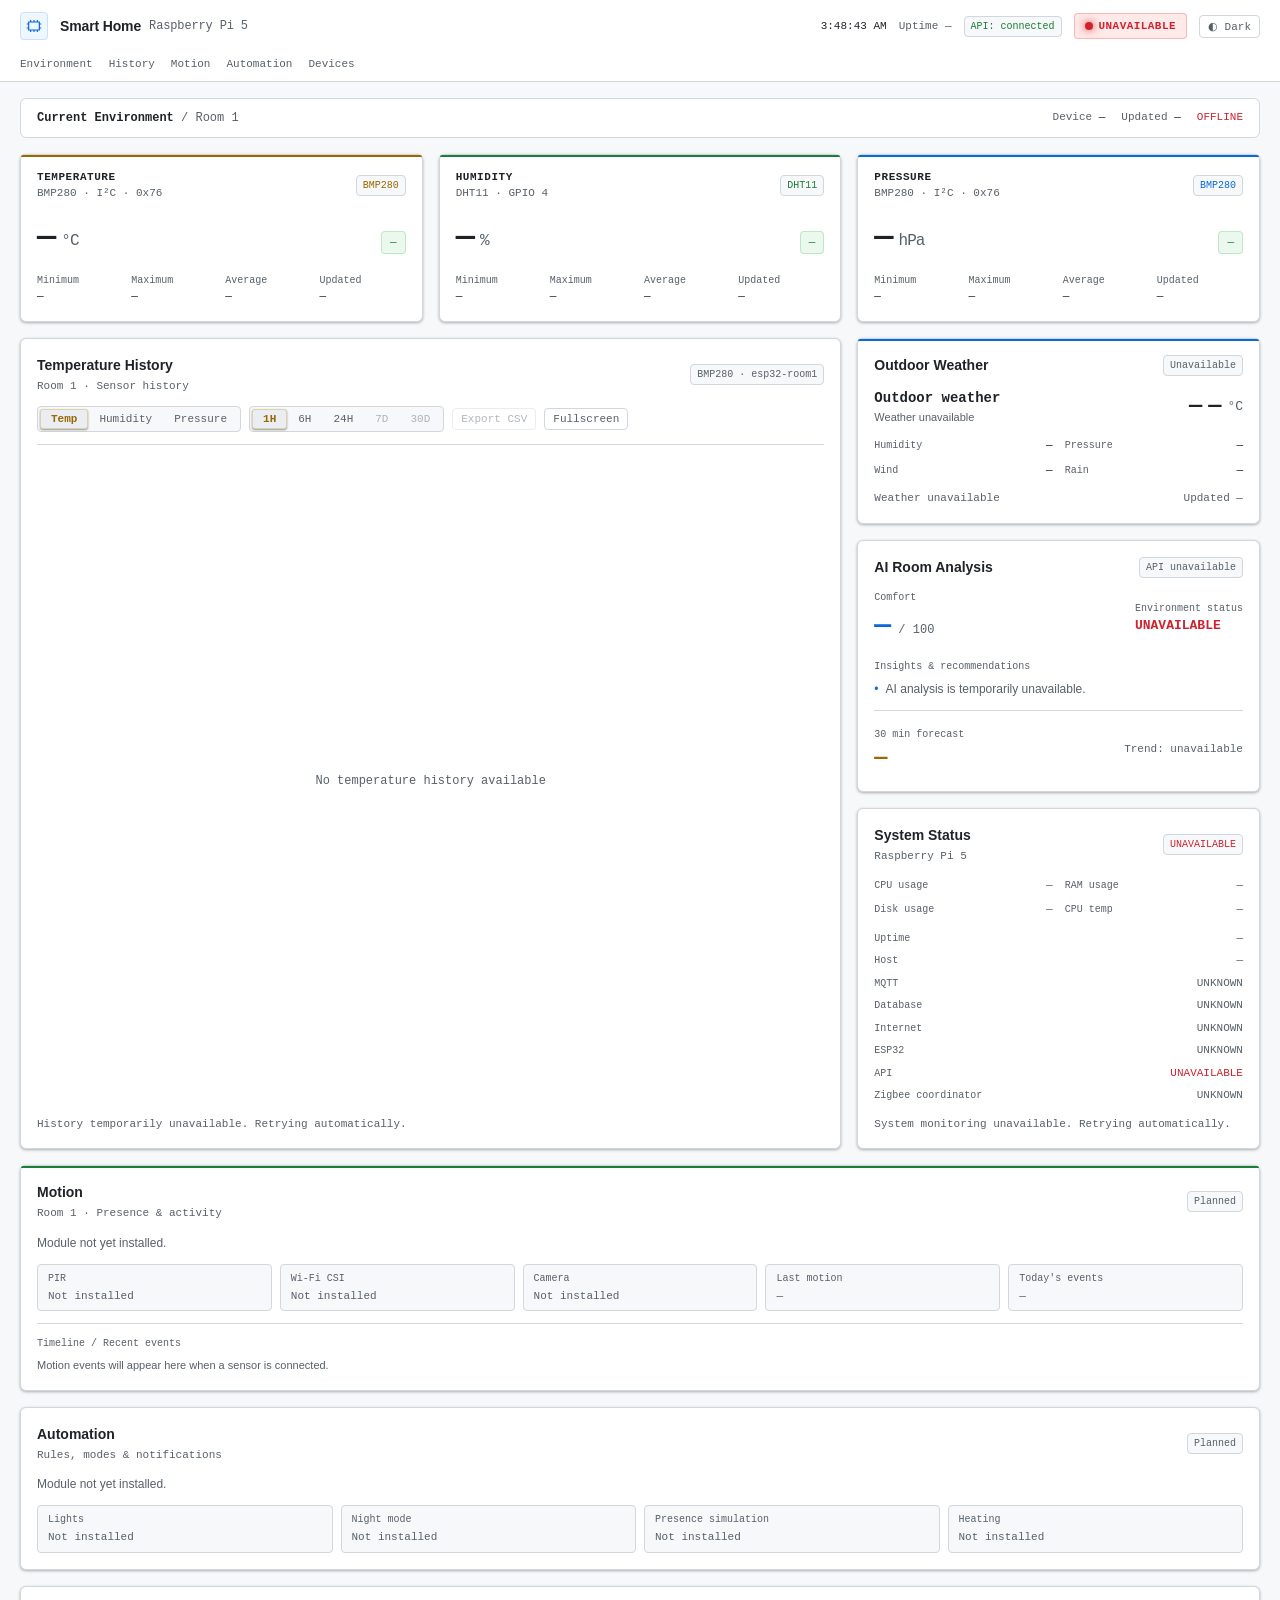
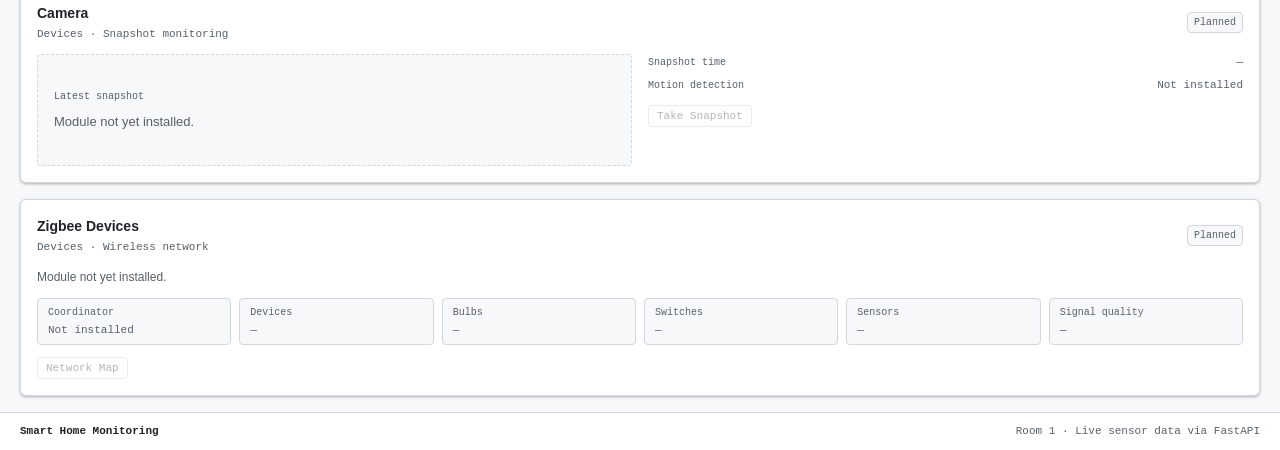
==== commit 3cd01f2e: "Add real cached Raspberry Pi system health monitoring" ====
--- a/static/index.html
+++ b/static/index.html
@@ -10,8 +10,8 @@
         (matchMedia('(prefers-color-scheme: light)').matches ? 'light' : 'dark');
     } catch (_) { document.documentElement.dataset.theme = 'dark'; }
   </script>
-  <link rel="stylesheet" href="/static/style.css?v=console-1">
-  <script src="/static/app.js?v=console-1" defer></script>
+  <link rel="stylesheet" href="/static/style.css?v=system-1">
+  <script src="/static/app.js?v=system-1" defer></script>
 </head>
 <body>
   <a class="skip-link" href="#environment">Skip to telemetry</a>
@@ -25,9 +25,9 @@
       </div>
       <div class="header-meta mono">
         <time id="local-clock">—</time>
-        <span class="text-secondary" title="System uptime will be available with host monitoring">Uptime <strong id="system-uptime">—</strong></span>
+        <span class="text-secondary" title="Raspberry Pi system uptime">Uptime <strong id="system-uptime">—</strong></span>
         <span class="chip" id="connection-badge">API: connecting</span>
-        <span class="status-pill" id="overall-status" data-state="unknown" title="Overall telemetry status; host health is not yet monitored"><span class="glow-dot" aria-hidden="true"></span><span id="overall-status-text">CONNECTING</span></span>
+        <span class="status-pill" id="overall-status" data-state="unknown" title="Host and dependency health"><span class="glow-dot" aria-hidden="true"></span><span id="overall-status-text">CONNECTING</span></span>
         <button class="theme-toggle mono" id="theme-toggle" type="button" aria-label="Switch to light theme">☀ Light</button>
       </div>
     </div>
@@ -112,8 +112,8 @@
     <div class="ai-forecast"><div><span class="detail-label mono">30 min forecast</span><div class="ai-forecast-value mono" id="ai-forecast">—</div></div><span class="ai-detail mono" id="ai-trend">Trend: collecting data</span></div>
   </template>
   <template id="system-body">
-    <dl class="detail-grid mono"><div><dt>CPU usage</dt><dd>—</dd></div><div><dt>RAM usage</dt><dd>—</dd></div><div><dt>Disk usage</dt><dd>—</dd></div><div><dt>CPU temp</dt><dd>—</dd></div></dl>
-    <dl class="status-list mono"><div><dt>MQTT</dt><dd>Not monitored</dd></div><div><dt>Database</dt><dd id="system-database" data-state="unknown">Unknown</dd></div><div><dt>Internet</dt><dd>Not monitored</dd></div><div><dt>ESP32</dt><dd id="system-esp32" data-state="unknown">Connecting</dd></div><div><dt>API</dt><dd id="system-api" data-state="unknown">Connecting</dd></div><div><dt>Zigbee coordinator</dt><dd>Planned</dd></div></dl>
+    <dl class="detail-grid mono"><div><dt>CPU usage</dt><dd id="system-cpu" data-state="unknown">—</dd></div><div><dt>RAM usage</dt><dd id="system-memory" data-state="unknown">—</dd></div><div><dt>Disk usage</dt><dd id="system-disk" data-state="unknown">—</dd></div><div><dt>CPU temp</dt><dd id="system-temperature" data-state="unknown">—</dd></div></dl>
+    <dl class="status-list mono"><div><dt>Uptime</dt><dd id="system-card-uptime">—</dd></div><div><dt>Host</dt><dd id="system-hostname">—</dd></div><div><dt>MQTT</dt><dd id="system-mqtt" data-state="unknown">Unknown</dd></div><div><dt>Database</dt><dd id="system-database" data-state="unknown">Unknown</dd></div><div><dt>Internet</dt><dd id="system-internet" data-state="unknown">Unknown</dd></div><div><dt>ESP32</dt><dd id="system-esp32" data-state="unknown">Unknown</dd></div><div><dt>API</dt><dd id="system-api" data-state="unknown">Unknown</dd></div><div><dt>Zigbee coordinator</dt><dd id="system-zigbee" data-state="unknown">Unknown</dd></div></dl>
   </template>
   <template id="motion-body">
     <p class="empty-state">Module not yet installed.</p>
--- a/static/style.css
+++ b/static/style.css
@@ -172,6 +172,9 @@
 .card-footer { font-size: 11px; color: var(--text-secondary); margin-top: 12px; display: flex; justify-content: space-between; flex-wrap: wrap; gap: 8px; }
 .card-footer:empty { display: none; }
 .chip { font-size: 10px; padding: 2px 6px; border-radius: var(--badge-radius); border: 1px solid var(--border); background: var(--surface-muted); color: var(--text-secondary); }
+.chip[data-state="online"] { color: var(--green); }
+.chip[data-state="warning"] { color: var(--orange); }
+.chip[data-state="error"] { color: var(--red); }
 .sensor-card .card-badge { color: var(--accent); }
 .sensor-card .card-title { font: 600 11px var(--font-mono); letter-spacing: .05em; text-transform: uppercase; }
 .sensor-card .card-footer { margin-top: auto; padding-top: 12px; }
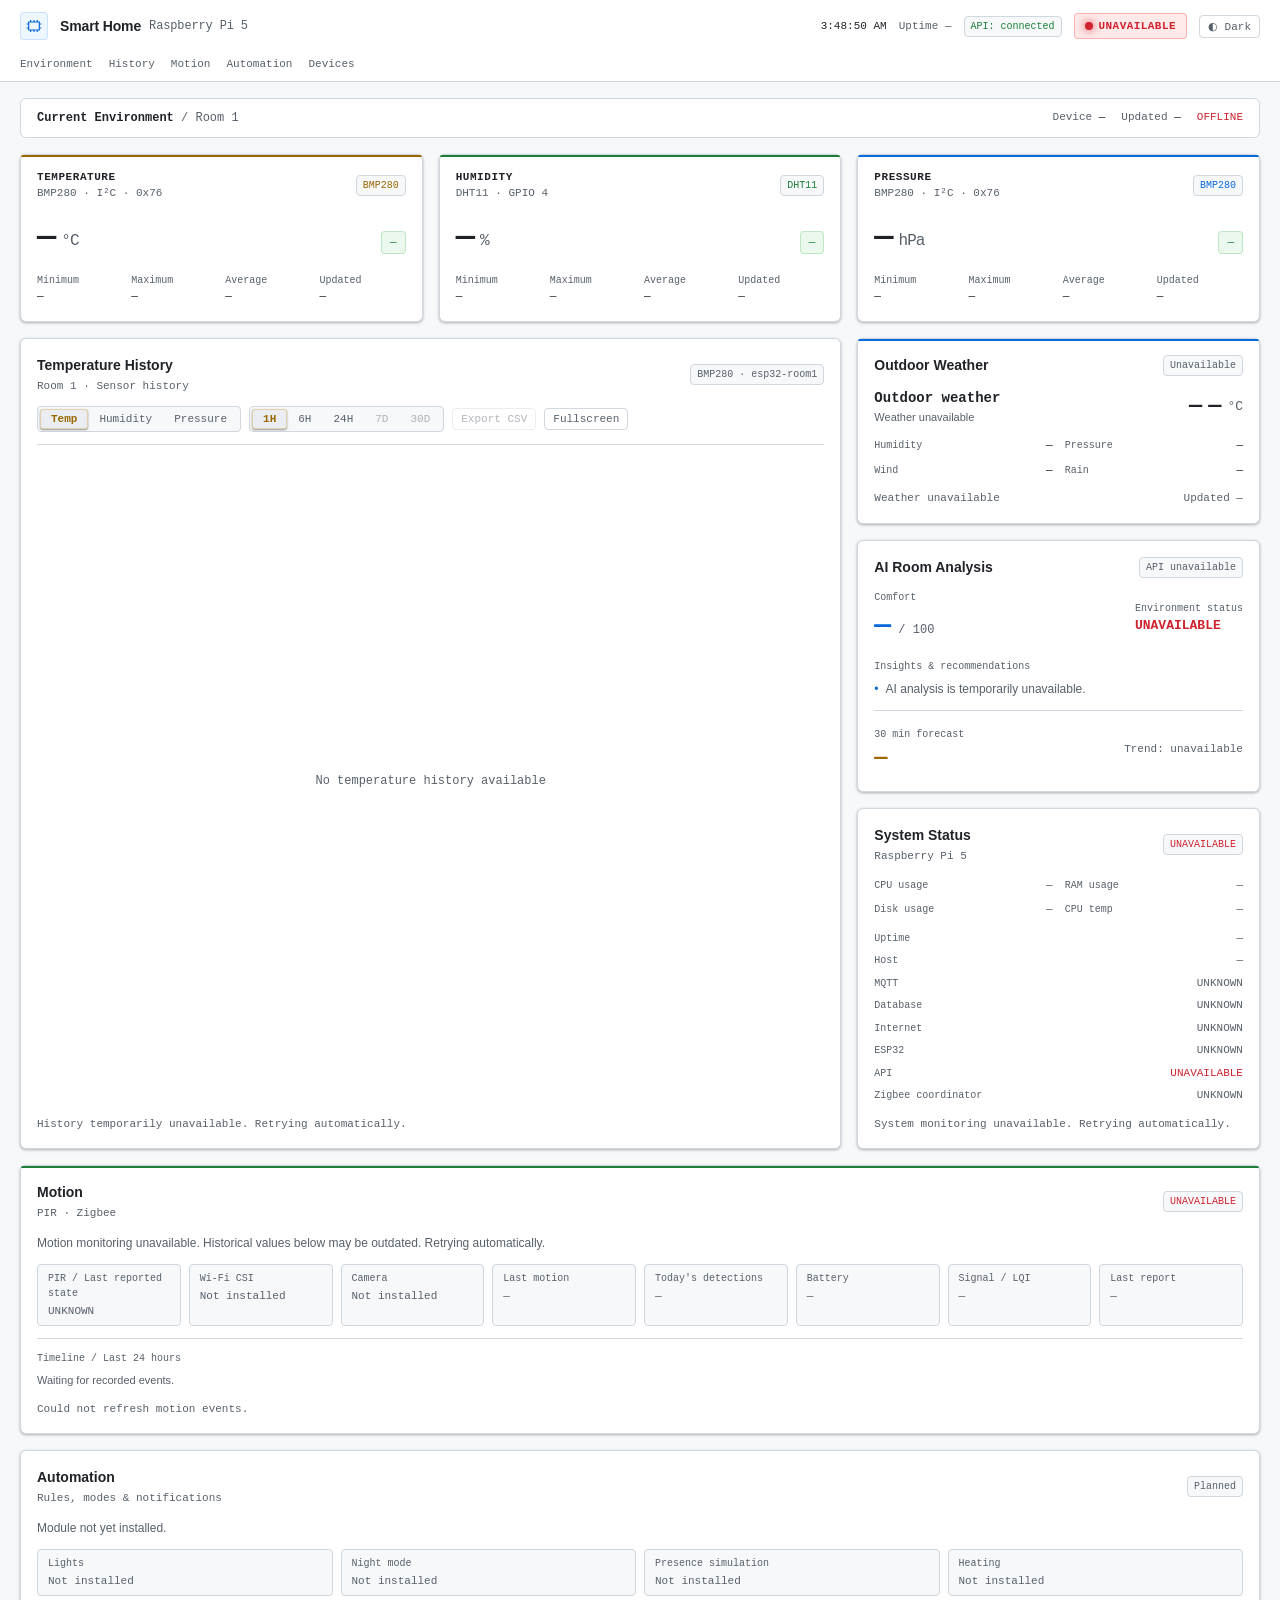
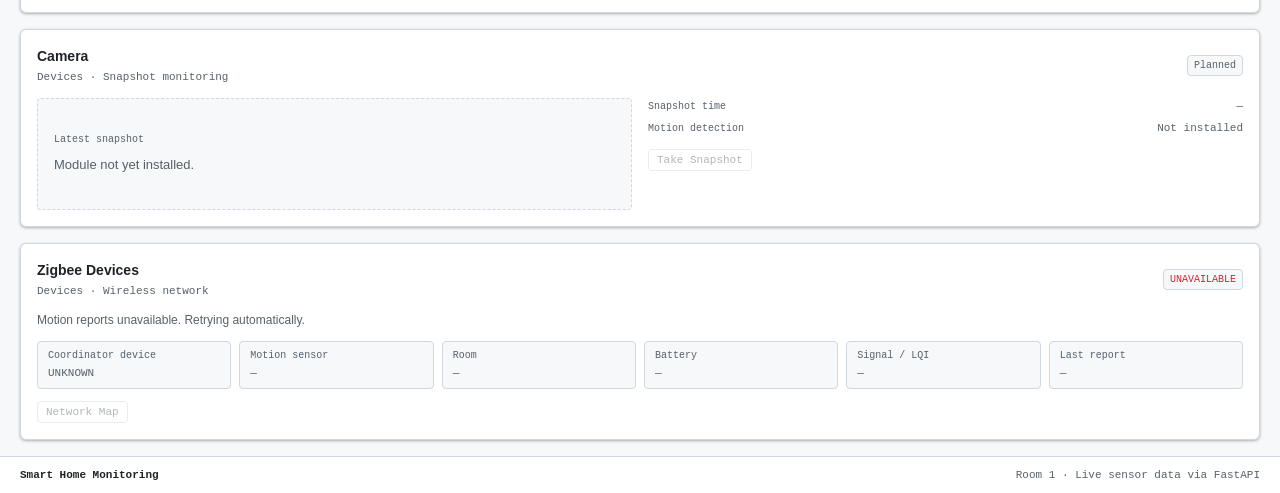
==== commit 563544c8: "Integrate Living room Zigbee motion events" ====
--- a/static/index.html
+++ b/static/index.html
@@ -10,8 +10,8 @@
         (matchMedia('(prefers-color-scheme: light)').matches ? 'light' : 'dark');
     } catch (_) { document.documentElement.dataset.theme = 'dark'; }
   </script>
-  <link rel="stylesheet" href="/static/style.css?v=system-1">
-  <script src="/static/app.js?v=system-1" defer></script>
+  <link rel="stylesheet" href="/static/style.css?v=motion-1">
+  <script src="/static/app.js?v=motion-1" defer></script>
 </head>
 <body>
   <a class="skip-link" href="#environment">Skip to telemetry</a>
@@ -116,9 +116,9 @@
     <dl class="status-list mono"><div><dt>Uptime</dt><dd id="system-card-uptime">—</dd></div><div><dt>Host</dt><dd id="system-hostname">—</dd></div><div><dt>MQTT</dt><dd id="system-mqtt" data-state="unknown">Unknown</dd></div><div><dt>Database</dt><dd id="system-database" data-state="unknown">Unknown</dd></div><div><dt>Internet</dt><dd id="system-internet" data-state="unknown">Unknown</dd></div><div><dt>ESP32</dt><dd id="system-esp32" data-state="unknown">Unknown</dd></div><div><dt>API</dt><dd id="system-api" data-state="unknown">Unknown</dd></div><div><dt>Zigbee coordinator</dt><dd id="system-zigbee" data-state="unknown">Unknown</dd></div></dl>
   </template>
   <template id="motion-body">
-    <p class="empty-state">Module not yet installed.</p>
-    <dl class="module-fields mono"><div><dt>PIR</dt><dd>Not installed</dd></div><div><dt>Wi-Fi CSI</dt><dd>Not installed</dd></div><div><dt>Camera</dt><dd>Not installed</dd></div><div><dt>Last motion</dt><dd>—</dd></div><div><dt>Today's events</dt><dd>—</dd></div></dl>
-    <div class="timeline"><h3 class="detail-label mono">Timeline / Recent events</h3><p class="text-secondary">Motion events will appear here when a sensor is connected.</p></div>
+    <p class="empty-state" id="motion-message" role="status">Loading motion sensor…</p>
+    <dl class="module-fields mono"><div><dt>PIR / Last reported state</dt><dd id="motion-state" data-state="unknown">—</dd></div><div><dt>Wi-Fi CSI</dt><dd>Not installed</dd></div><div><dt>Camera</dt><dd>Not installed</dd></div><div><dt>Last motion</dt><dd id="motion-last">—</dd></div><div><dt>Today's detections</dt><dd id="motion-count">—</dd></div><div><dt>Battery</dt><dd id="motion-battery">—</dd></div><div><dt>Signal / LQI</dt><dd id="motion-signal">—</dd></div><div><dt>Last report</dt><dd id="motion-seen">—</dd></div></dl>
+    <div class="timeline"><h3 class="detail-label mono">Timeline / Last 24 hours</h3><p class="text-secondary" id="motion-empty">Waiting for recorded events.</p><ol class="motion-events mono" id="motion-events" aria-label="Recent motion state changes"></ol></div>
   </template>
   <template id="automation-body">
     <p class="empty-state">Module not yet installed.</p>
@@ -128,9 +128,9 @@
     <div class="camera-layout"><div class="snapshot-placeholder"><span class="detail-label mono">Latest snapshot</span><span>Module not yet installed.</span></div><div><dl class="status-list mono"><div><dt>Snapshot time</dt><dd>—</dd></div><div><dt>Motion detection</dt><dd>Not installed</dd></div></dl><button class="action-btn mono" type="button" disabled title="Available when a camera is installed">Take Snapshot</button></div></div>
   </template>
   <template id="zigbee-body">
-    <p class="empty-state">Module not yet installed.</p>
-    <dl class="module-fields mono"><div><dt>Coordinator</dt><dd>Not installed</dd></div><div><dt>Devices</dt><dd>—</dd></div><div><dt>Bulbs</dt><dd>—</dd></div><div><dt>Switches</dt><dd>—</dd></div><div><dt>Sensors</dt><dd>—</dd></div><div><dt>Signal quality</dt><dd>—</dd></div></dl>
-    <button class="action-btn mono" type="button" disabled title="Available when a Zigbee coordinator is installed">Network Map</button>
+    <p class="empty-state" id="zigbee-message">Loading integrated motion sensor…</p>
+    <dl class="module-fields mono"><div><dt>Coordinator device</dt><dd id="zigbee-coordinator" data-state="unknown">—</dd></div><div><dt>Motion sensor</dt><dd id="zigbee-sensor">—</dd></div><div><dt>Room</dt><dd id="zigbee-room">—</dd></div><div><dt>Battery</dt><dd id="zigbee-battery">—</dd></div><div><dt>Signal / LQI</dt><dd id="zigbee-signal">—</dd></div><div><dt>Last report</dt><dd id="zigbee-seen">—</dd></div></dl>
+    <button class="action-btn mono" type="button" disabled title="Network map integration is planned">Network Map</button>
   </template>
   <footer class="site-footer"><div class="footer-inner mono"><strong>Smart Home Monitoring</strong><span>Room 1 · Live sensor data via FastAPI</span></div></footer>
 </body>
--- a/static/style.css
+++ b/static/style.css
@@ -238,8 +238,15 @@
 .module-fields { display: grid; grid-template-columns: repeat(auto-fit,minmax(140px,1fr)); gap: 8px; }
 .module-fields > div { background: var(--surface-muted); border: 1px solid var(--border); border-radius: var(--badge-radius); padding: 6px 10px; }
 .module-fields dd { color: var(--text-secondary); font-size: 11px; margin-top: 2px; }
+.module-fields dd[data-state="online"] { color: var(--green); }
+.module-fields dd[data-state="warning"] { color: var(--orange); }
+.module-fields dd[data-state="offline"], .module-fields dd[data-state="error"] { color: var(--red); }
 .timeline { border-top: 1px solid var(--border); padding-top: 12px; margin-top: 12px; font-size: 11px; }
 .timeline h3 { margin-bottom: 6px; }
+.motion-events { list-style: none; max-height: 240px; overflow-y: auto; }
+.motion-events li { display: grid; grid-template-columns: minmax(0,1fr) minmax(0,1fr) minmax(0,1fr); gap: 8px; padding: 6px 0; border-bottom: 1px solid var(--border); overflow-wrap: anywhere; }
+.motion-events time { color: var(--text-secondary); }
+.motion-events li:last-child { border-bottom: 0; }
 .camera-layout { display: grid; grid-template-columns: minmax(0,1fr) minmax(0,1fr); gap: 16px; }
 .snapshot-placeholder { border: 1px dashed var(--border); border-radius: var(--badge-radius); padding: 16px; display: flex; flex-direction: column; justify-content: center; gap: 8px; min-height: 112px; background: var(--surface-muted); color: var(--text-secondary); }
 .camera-layout .status-list { margin-top: 0; }
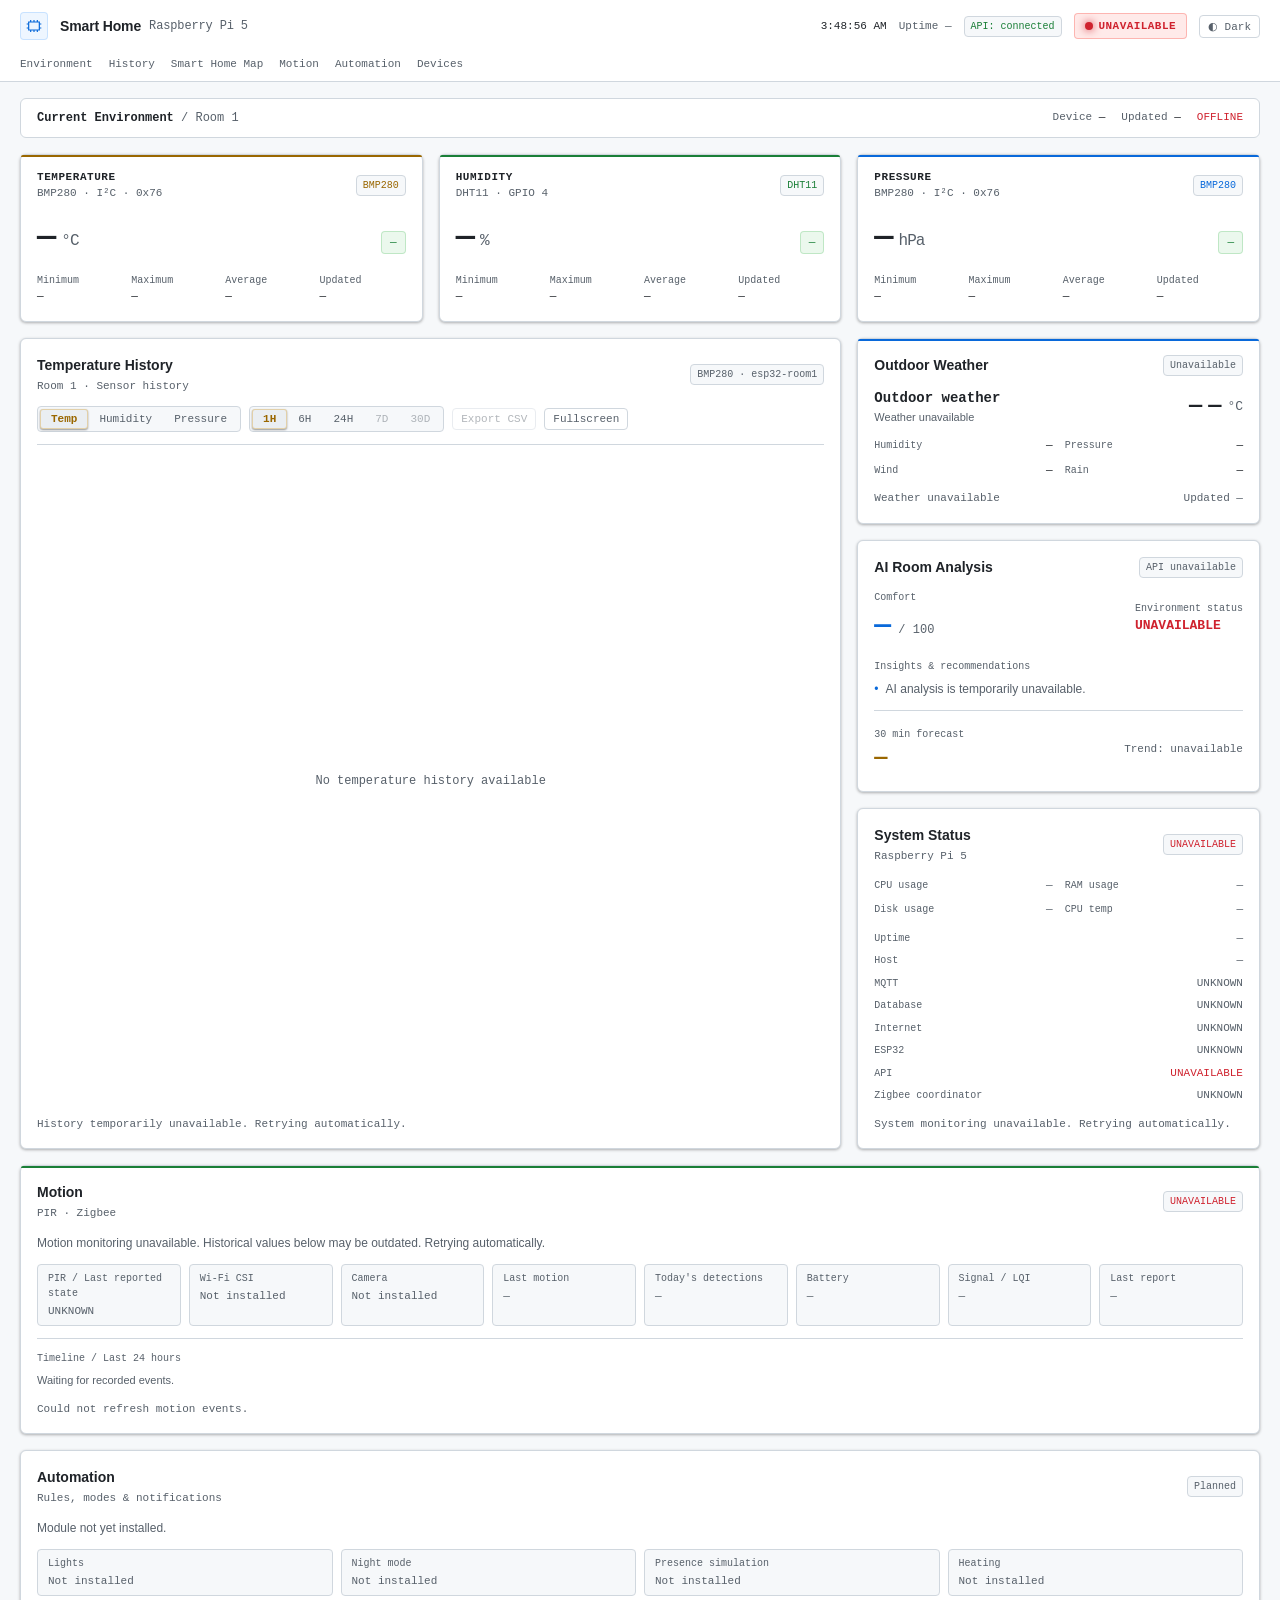
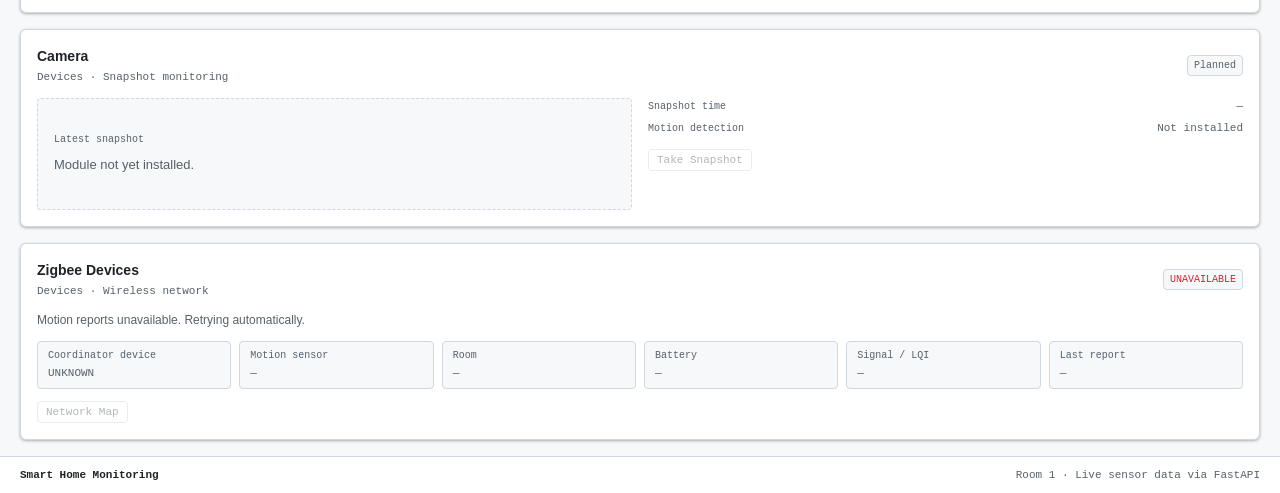
==== commit 34fa5cb7: "Add interactive Smart Home Map on a dedicated page" ====
--- a/static/index.html
+++ b/static/index.html
@@ -5,13 +5,16 @@
   <meta name="viewport" content="width=device-width, initial-scale=1.0">
   <title>Smart Home — Raspberry Pi Monitoring System</title>
   <script>
+    const openLegacyMap = () => { if (location.hash === '#topology') location.replace('/topology'); };
+    openLegacyMap();
+    addEventListener('hashchange', openLegacyMap);
     try {
       document.documentElement.dataset.theme = localStorage.getItem('theme') ||
         (matchMedia('(prefers-color-scheme: light)').matches ? 'light' : 'dark');
     } catch (_) { document.documentElement.dataset.theme = 'dark'; }
   </script>
-  <link rel="stylesheet" href="/static/style.css?v=motion-1">
-  <script src="/static/app.js?v=motion-1" defer></script>
+  <link rel="stylesheet" href="/static/style.css?v=topology-page-1">
+  <script src="/static/app.js?v=topology-page-1" defer></script>
 </head>
 <body>
   <a class="skip-link" href="#environment">Skip to telemetry</a>
@@ -32,7 +35,7 @@
       </div>
     </div>
     <nav class="top-nav mono" aria-label="Dashboard sections">
-      <a href="#environment">Environment</a><a href="#history">History</a><a href="#motion">Motion</a><a href="#automation">Automation</a><a href="#devices">Devices</a>
+      <a href="#environment">Environment</a><a href="#history">History</a><a href="/topology">Smart Home Map</a><a href="#motion">Motion</a><a href="#automation">Automation</a><a href="#devices">Devices</a>
     </nav>
   </header>
 
--- a/static/style.css
+++ b/static/style.css
@@ -129,6 +129,7 @@
 .top-nav { display: flex; gap: 16px; overflow-x: auto; padding: 4px 0 8px; font-size: 11px; }
 .top-nav a { color: var(--text-secondary); text-decoration: none; white-space: nowrap; }
 .top-nav a:hover, .top-nav a:focus-visible { color: var(--text); }
+.top-nav a[aria-current="page"] { color: var(--blue); }
 .skip-link { position: absolute; left: 16px; top: -60px; z-index: 100; background: var(--surface); color: var(--text); padding: 8px; }
 .skip-link:focus { top: 8px; }
 :focus-visible { outline: 2px solid var(--blue); outline-offset: 3px; }
@@ -275,3 +276,61 @@
   .module-fields { grid-template-columns: repeat(2,minmax(0,1fr)); }
   .detail-grid > div { flex-wrap: wrap; gap: 2px 8px; }
 }
+
+/* Smart Home Map: shared colors and type, compact devices, progressive details. */
+.map-icon-library { position: absolute; width: 0; height: 0; overflow: hidden; }
+.smart-map-workspace { display: grid; grid-template-columns: minmax(0,1fr); gap: 24px; align-items: start; }
+.topology-board { position: relative; min-width: 0; padding: 24px 16px 28px; }
+.map-hub { display: flex; justify-content: center; position: relative; z-index: 1; }
+.map-groups { display: grid; grid-template-columns: repeat(auto-fit,minmax(min(100%,260px),1fr)); gap: 48px; margin: 72px auto 0; max-width: 900px; }
+.map-groups:empty { display: none; }
+.map-group { position: relative; min-width: 0; }
+.map-group-title { color: var(--text-secondary); font-size: 11px; font-weight: 500; padding-left: 38px; margin-bottom: 18px; }
+.map-device-list { display: flex; flex-direction: column; gap: 24px; padding-left: 38px; align-items: center; }
+.map-node { position: relative; z-index: 1; display: flex; flex-direction: column; align-items: center; gap: 5px; width: 100%; max-width: 230px; min-width: 0; padding: 18px 12px; border: 1px solid var(--border); border-radius: var(--card-radius); background: var(--surface-muted); color: var(--text); font: inherit; text-align: center; cursor: pointer; transition: border-color .2s ease, background-color .2s ease; overflow-wrap: anywhere; }
+.map-node:hover { background: var(--surface-hover); border-color: var(--text-secondary); }
+.map-node[data-type="hub"] { max-width: 250px; background: var(--surface-hover); border-top: 2px solid var(--blue); }
+.map-node[data-selected="true"] { outline: 2px solid var(--blue); outline-offset: 3px; }
+.map-node[data-health="stale"] { border-style: dashed; }
+.map-node-icon { display: grid; place-items: center; width: 52px; height: 52px; border: 1px solid var(--border); border-radius: 50%; color: var(--blue); margin-bottom: 5px; background: var(--surface); }
+.map-node-icon svg { width: 28px; height: 28px; fill: none; stroke: currentColor; stroke-width: 1.5; stroke-linecap: round; stroke-linejoin: round; }
+.map-node[data-type="hub"] .map-node-icon { width: 64px; height: 64px; }
+.map-node[data-type="hub"] .map-node-icon svg { width: 36px; height: 36px; }
+.map-node-name { font-weight: 600; font-size: 13px; }
+.map-node-room { font-size: 11px; color: var(--text-secondary); }
+.map-node-status { display: inline-flex; align-items: center; gap: 6px; font-size: 10px; margin-top: 4px; }
+.map-status-dot { width: 6px; height: 6px; border-radius: 50%; background: currentColor; flex-shrink: 0; }
+.map-node-condition { font-size: 10px; }
+.map-node-condition[hidden] { display: none; }
+.map-pulse .map-node-icon { animation: map-motion .7s ease-out 1; }
+@keyframes map-motion { from { box-shadow: 0 0 0 2px var(--orange); } to { box-shadow: 0 0 0 10px transparent; } }
+.topology-paths { position: absolute; inset: 0; width: 100%; height: 100%; pointer-events: none; }
+.map-trunks path { fill: none; stroke: var(--border); stroke-width: 1.5; }
+.topology-path-group path { fill: none; stroke: currentColor; stroke-width: 2; stroke-dasharray: 4 4; }
+.topology-path-group path[data-link-state="online"] { stroke-dasharray: none; }
+.topology-legend { font-size: 10px; color: var(--text-secondary); border-top: 1px solid var(--border); margin-top: 16px; padding-top: 12px; }
+.map-empty { text-align: center; padding: 48px 12px 20px; }
+.map-details { background: var(--surface-muted); border: 1px solid var(--border); border-radius: var(--card-radius); padding: 16px; min-width: 0; scroll-margin-top: 160px; }
+.map-details[hidden] { display: none; }
+.map-details-header { display: flex; justify-content: space-between; align-items: start; gap: 12px; }
+.map-details h3 { font-size: 15px; margin-top: 3px; overflow-wrap: anywhere; }
+.map-details h4 { margin-top: 22px; }
+.map-detail-status { font-size: 11px; margin-top: 12px; }
+.map-details .status-list > div { flex-wrap: wrap; }
+.map-detail-readings { display: grid; grid-template-columns: repeat(2,minmax(0,1fr)); gap: 14px; margin-top: 10px; }
+.map-detail-readings dd { font-size: 16px; color: var(--text); }
+.map-detail-readings dd[data-state="warning"] { color: var(--orange); }
+.map-detail-readings dd[data-state="online"] { color: var(--green); }
+.map-detail-readings [data-key="occupancy"] { grid-column: 1 / -1; }
+.map-detail-note { color: var(--text-secondary); font-size: 11px; margin-top: 20px; }
+@media (min-width: 900px) {
+  .smart-map-workspace[data-details-open="true"] { grid-template-columns: minmax(0,1fr) minmax(280px,340px); }
+  .map-details { position: sticky; top: 112px; max-height: calc(100vh - 132px); overflow-y: auto; }
+}
+@media (max-width: 600px) {
+  #topology { scroll-margin-top: 180px; }
+  .topology-board { padding: 20px 0; }
+  .map-groups { gap: 36px; }
+  .map-details { scroll-margin-top: 180px; }
+}
+@media (prefers-reduced-motion: reduce) { .map-pulse .map-node-icon { animation: none; } .map-node { transition: none; } }
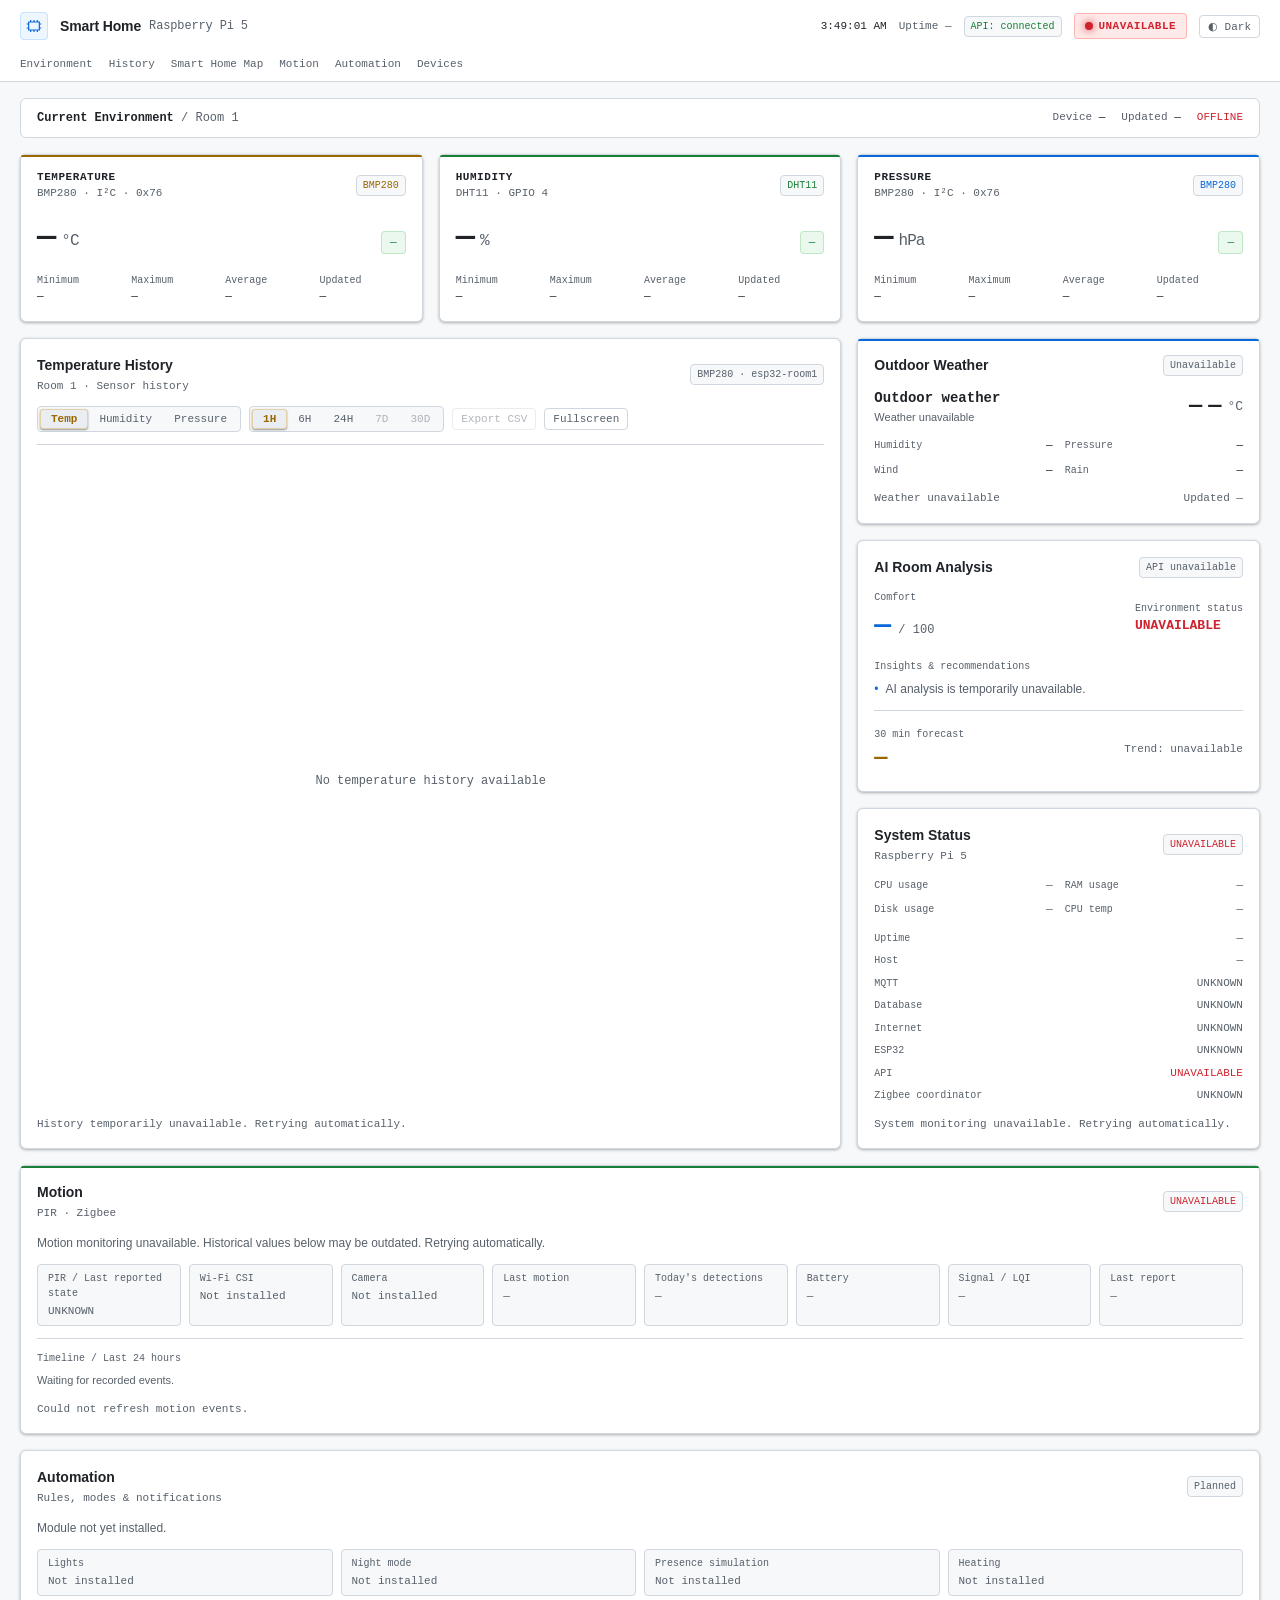
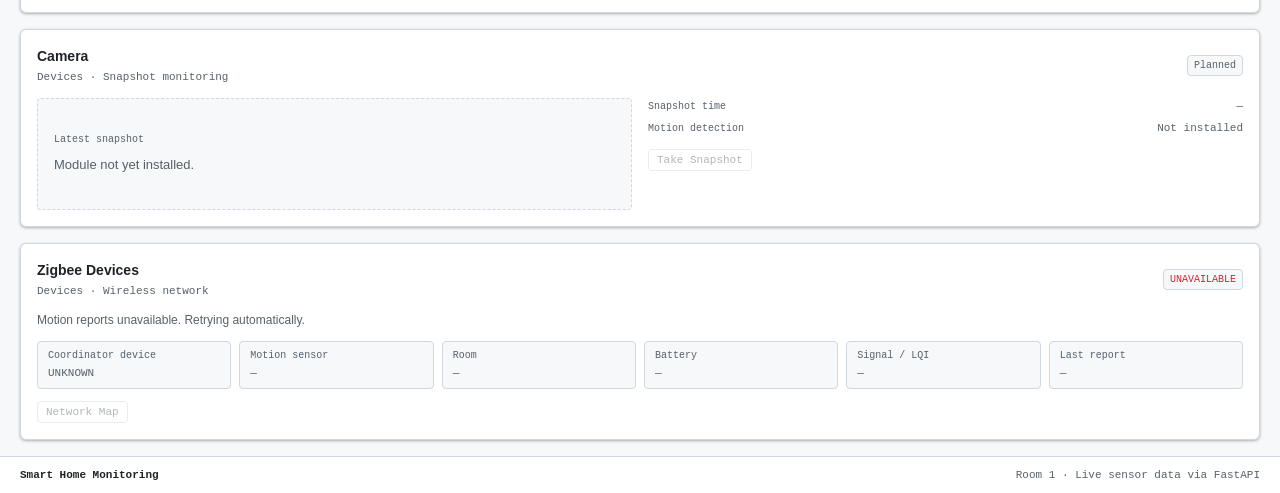
==== commit 44b1315c: "Refine Smart Home Map layout and toggle device details" ====
--- a/static/index.html
+++ b/static/index.html
@@ -13,8 +13,8 @@
         (matchMedia('(prefers-color-scheme: light)').matches ? 'light' : 'dark');
     } catch (_) { document.documentElement.dataset.theme = 'dark'; }
   </script>
-  <link rel="stylesheet" href="/static/style.css?v=topology-page-1">
-  <script src="/static/app.js?v=topology-page-1" defer></script>
+  <link rel="stylesheet" href="/static/style.css?v=map-polish-1">
+  <script src="/static/app.js?v=map-ui-v3" defer></script>
 </head>
 <body>
   <a class="skip-link" href="#environment">Skip to telemetry</a>
--- a/static/style.css
+++ b/static/style.css
@@ -277,60 +277,70 @@
   .detail-grid > div { flex-wrap: wrap; gap: 2px 8px; }
 }
 
-/* Smart Home Map: shared colors and type, compact devices, progressive details. */
+/* Smart Home Map: floating devices, neutral topology and progressive details. */
 .map-icon-library { position: absolute; width: 0; height: 0; overflow: hidden; }
 .smart-map-workspace { display: grid; grid-template-columns: minmax(0,1fr); gap: 24px; align-items: start; }
-.topology-board { position: relative; min-width: 0; padding: 24px 16px 28px; }
+.map-message[hidden] { display: none; }
+.topology-board { position: relative; min-width: 0; padding: 24px; display: flex; flex-direction: column; justify-content: center; align-self: stretch; }
 .map-hub { display: flex; justify-content: center; position: relative; z-index: 1; }
-.map-groups { display: grid; grid-template-columns: repeat(auto-fit,minmax(min(100%,260px),1fr)); gap: 48px; margin: 72px auto 0; max-width: 900px; }
+.map-groups { display: grid; grid-template-columns: repeat(auto-fit,minmax(min(100%,200px),1fr)); gap: 44px 32px; width: 100%; margin: 60px auto 0; max-width: 640px; }
 .map-groups:empty { display: none; }
 .map-group { position: relative; min-width: 0; }
-.map-group-title { color: var(--text-secondary); font-size: 11px; font-weight: 500; padding-left: 38px; margin-bottom: 18px; }
-.map-device-list { display: flex; flex-direction: column; gap: 24px; padding-left: 38px; align-items: center; }
-.map-node { position: relative; z-index: 1; display: flex; flex-direction: column; align-items: center; gap: 5px; width: 100%; max-width: 230px; min-width: 0; padding: 18px 12px; border: 1px solid var(--border); border-radius: var(--card-radius); background: var(--surface-muted); color: var(--text); font: inherit; text-align: center; cursor: pointer; transition: border-color .2s ease, background-color .2s ease; overflow-wrap: anywhere; }
-.map-node:hover { background: var(--surface-hover); border-color: var(--text-secondary); }
-.map-node[data-type="hub"] { max-width: 250px; background: var(--surface-hover); border-top: 2px solid var(--blue); }
-.map-node[data-selected="true"] { outline: 2px solid var(--blue); outline-offset: 3px; }
-.map-node[data-health="stale"] { border-style: dashed; }
-.map-node-icon { display: grid; place-items: center; width: 52px; height: 52px; border: 1px solid var(--border); border-radius: 50%; color: var(--blue); margin-bottom: 5px; background: var(--surface); }
-.map-node-icon svg { width: 28px; height: 28px; fill: none; stroke: currentColor; stroke-width: 1.5; stroke-linecap: round; stroke-linejoin: round; }
-.map-node[data-type="hub"] .map-node-icon { width: 64px; height: 64px; }
-.map-node[data-type="hub"] .map-node-icon svg { width: 36px; height: 36px; }
+.map-group-title { position: relative; z-index: 1; width: fit-content; max-width: 100%; margin: 0 auto 30px; color: var(--text-secondary); background: var(--surface); font-size: 11px; font-weight: 500; text-align: center; overflow-wrap: anywhere; }
+.map-group[data-multiple="true"] .map-group-title { margin-bottom: 38px; }
+.map-device-list { display: flex; flex-direction: column; gap: 36px; align-items: center; }
+.map-group[data-multiple="true"] .map-device-list { padding-left: 40px; }
+.map-node { position: relative; z-index: 1; display: flex; flex-direction: column; align-items: center; gap: 5px; width: 100%; max-width: 180px; min-width: 0; padding: 0 4px; border: 0; background: transparent; color: var(--text); font: inherit; text-align: center; cursor: pointer; overflow-wrap: anywhere; }
+.map-node[data-type="hub"] { max-width: 220px; }
+.map-node:focus-visible { outline: none; }
+.map-node-icon { position: relative; display: grid; place-items: center; width: 68px; height: 68px; border: 1px solid var(--border); border-radius: 50%; color: var(--blue); margin-bottom: 9px; background: var(--surface-muted); transition: border-color .18s ease, background-color .18s ease, box-shadow .18s ease; }
+.map-node-icon svg { width: 32px; height: 32px; fill: none; stroke: currentColor; stroke-width: 1.5; stroke-linecap: round; stroke-linejoin: round; }
+.map-node[data-type="hub"] .map-node-icon { width: 84px; height: 84px; box-shadow: 0 0 0 7px var(--surface-muted); }
+.map-node[data-type="hub"] .map-node-icon svg { width: 38px; height: 38px; }
+.map-node:hover .map-node-icon { border-color: var(--blue); background: var(--surface-hover); }
+.map-node[data-selected="true"] .map-node-icon { border-color: var(--blue); box-shadow: 0 0 0 3px var(--surface), 0 0 0 5px var(--blue); }
+.map-node:focus-visible .map-node-icon { outline: 2px dashed var(--text); outline-offset: 9px; }
+.map-node[data-selected="true"] .map-node-name { color: var(--blue); }
+.map-node[data-health="stale"] .map-node-icon { border-style: dashed; }
 .map-node-name { font-weight: 600; font-size: 13px; }
+.map-node[data-type="hub"] .map-node-name { font-size: 15px; }
 .map-node-room { font-size: 11px; color: var(--text-secondary); }
-.map-node-status { display: inline-flex; align-items: center; gap: 6px; font-size: 10px; margin-top: 4px; }
+.map-node-status { display: inline-flex; align-items: center; justify-content: center; gap: 6px; font-size: 10px; margin-top: 4px; }
 .map-status-dot { width: 6px; height: 6px; border-radius: 50%; background: currentColor; flex-shrink: 0; }
 .map-node-condition { font-size: 10px; }
 .map-node-condition[hidden] { display: none; }
-.map-pulse .map-node-icon { animation: map-motion .7s ease-out 1; }
-@keyframes map-motion { from { box-shadow: 0 0 0 2px var(--orange); } to { box-shadow: 0 0 0 10px transparent; } }
+.map-node-icon::after { content: ""; position: absolute; inset: -3px; border-radius: inherit; pointer-events: none; }
+.map-pulse .map-node-icon::after { animation: map-motion .7s ease-out 1; }
+@keyframes map-motion { from { box-shadow: 0 0 0 2px var(--orange); } to { box-shadow: 0 0 0 12px transparent; } }
 .topology-paths { position: absolute; inset: 0; width: 100%; height: 100%; pointer-events: none; }
-.map-trunks path { fill: none; stroke: var(--border); stroke-width: 1.5; }
-.topology-path-group path { fill: none; stroke: currentColor; stroke-width: 2; stroke-dasharray: 4 4; }
-.topology-path-group path[data-link-state="online"] { stroke-dasharray: none; }
-.topology-legend { font-size: 10px; color: var(--text-secondary); border-top: 1px solid var(--border); margin-top: 16px; padding-top: 12px; }
+.topology-paths path { fill: none; stroke: var(--text-secondary); stroke-opacity: .45; stroke-width: 1.5; stroke-linecap: round; stroke-linejoin: round; }
 .map-empty { text-align: center; padding: 48px 12px 20px; }
-.map-details { background: var(--surface-muted); border: 1px solid var(--border); border-radius: var(--card-radius); padding: 16px; min-width: 0; scroll-margin-top: 160px; }
+.map-details { background: var(--surface-muted); border: 1px solid var(--border); border-radius: var(--card-radius); padding: 16px; min-width: 0; scroll-margin-top: 160px; overflow-x: hidden; }
 .map-details[hidden] { display: none; }
 .map-details-header { display: flex; justify-content: space-between; align-items: start; gap: 12px; }
 .map-details h3 { font-size: 15px; margin-top: 3px; overflow-wrap: anywhere; }
 .map-details h4 { margin-top: 22px; }
+.map-details .action-btn { flex-shrink: 0; }
 .map-detail-status { font-size: 11px; margin-top: 12px; }
-.map-details .status-list > div { flex-wrap: wrap; }
+.map-details .status-list > div { display: grid; grid-template-columns: minmax(0,1fr) minmax(0,1.6fr); align-items: baseline; gap: 8px; }
 .map-detail-readings { display: grid; grid-template-columns: repeat(2,minmax(0,1fr)); gap: 14px; margin-top: 10px; }
 .map-detail-readings dd { font-size: 16px; color: var(--text); }
 .map-detail-readings dd[data-state="warning"] { color: var(--orange); }
 .map-detail-readings dd[data-state="online"] { color: var(--green); }
 .map-detail-readings [data-key="occupancy"] { grid-column: 1 / -1; }
-.map-detail-note { color: var(--text-secondary); font-size: 11px; margin-top: 20px; }
+.map-detail-note { color: var(--text-secondary); font-size: 11px; margin-top: 20px; overflow-wrap: anywhere; }
 @media (min-width: 900px) {
-  .smart-map-workspace[data-details-open="true"] { grid-template-columns: minmax(0,1fr) minmax(280px,340px); }
+  .smart-map-workspace { grid-template-columns: minmax(0,1fr) 0px; gap: 0; transition: grid-template-columns .22s ease, gap .22s ease; }
+  .smart-map-workspace[data-details-open="true"] { grid-template-columns: minmax(0,1fr) 320px; gap: 24px; }
   .map-details { position: sticky; top: 112px; max-height: calc(100vh - 132px); overflow-y: auto; }
 }
 @media (max-width: 600px) {
   #topology { scroll-margin-top: 180px; }
-  .topology-board { padding: 20px 0; }
-  .map-groups { gap: 36px; }
+  .topology-board { padding: 24px 16px; }
+  .map-groups { grid-template-columns: minmax(0,1fr); margin-top: 60px; }
   .map-details { scroll-margin-top: 180px; }
 }
-@media (prefers-reduced-motion: reduce) { .map-pulse .map-node-icon { animation: none; } .map-node { transition: none; } }
+@media (prefers-reduced-motion: reduce) {
+  .map-pulse .map-node-icon::after { animation: none; }
+  .smart-map-workspace, .map-node-icon { transition: none; }
+}
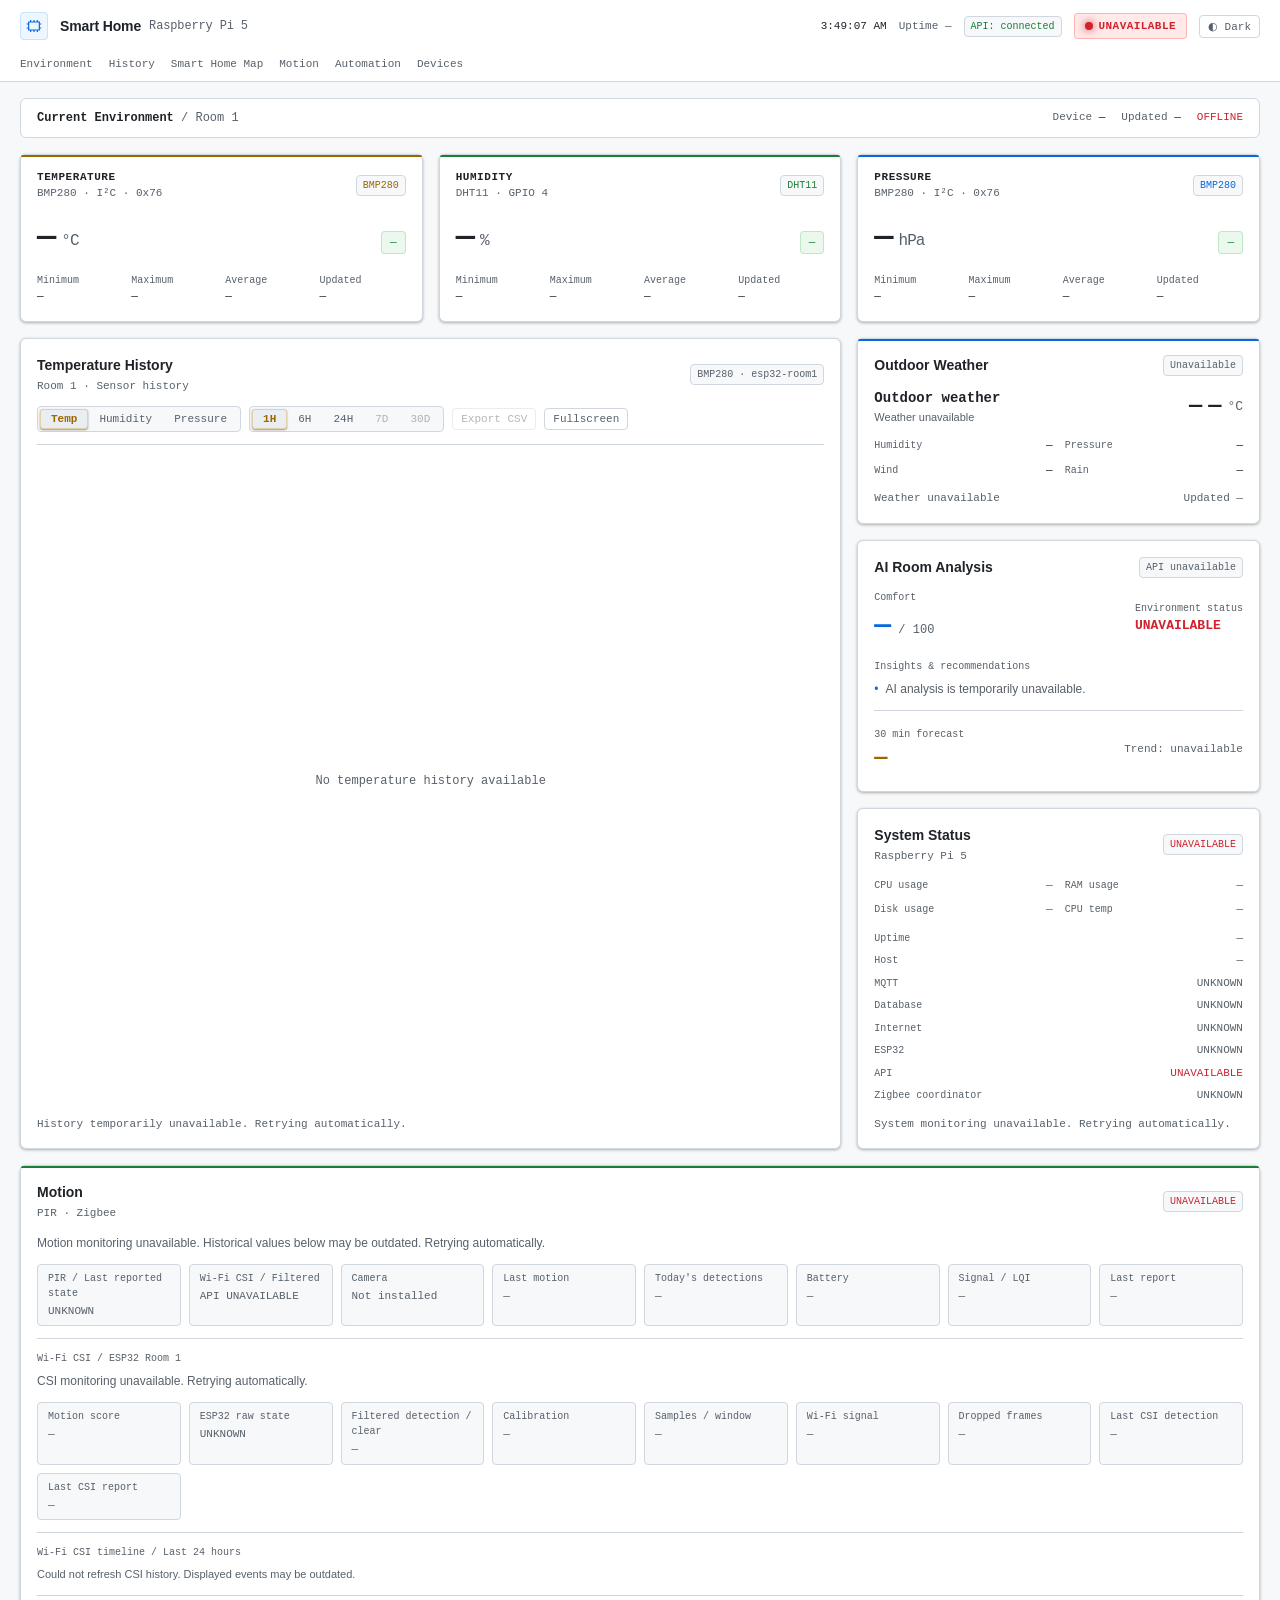
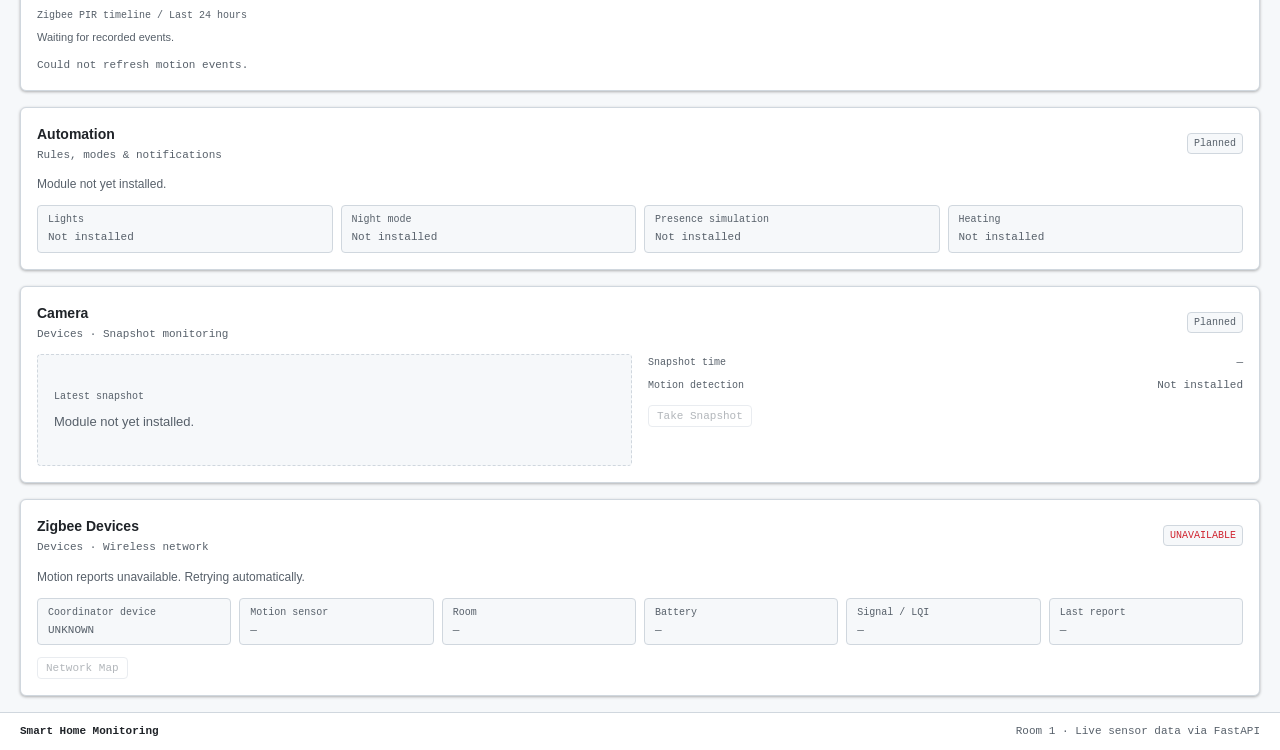
==== commit 75033124: "Add filtered Wi-Fi CSI monitoring and persistent dashboard timeline" ====
--- a/static/index.html
+++ b/static/index.html
@@ -2,8 +2,11 @@
 <html lang="en">
 <head>
   <meta charset="utf-8">
+  <link rel="icon" href="/static/favicon.svg" type="image/svg+xml">
+  <link rel="icon" href="/static/favicon.ico" sizes="any">
+  <link rel="apple-touch-icon" href="/static/apple-touch-icon.png">
   <meta name="viewport" content="width=device-width, initial-scale=1.0">
-  <title>Smart Home — Raspberry Pi Monitoring System</title>
+  <title>Smart Home</title>
   <script>
     const openLegacyMap = () => { if (location.hash === '#topology') location.replace('/topology'); };
     openLegacyMap();
@@ -14,7 +17,7 @@
     } catch (_) { document.documentElement.dataset.theme = 'dark'; }
   </script>
   <link rel="stylesheet" href="/static/style.css?v=map-polish-1">
-  <script src="/static/app.js?v=map-ui-v3" defer></script>
+  <script src="/static/app.js?v=csi-history-1" defer></script>
 </head>
 <body>
   <a class="skip-link" href="#environment">Skip to telemetry</a>
@@ -120,8 +123,13 @@
   </template>
   <template id="motion-body">
     <p class="empty-state" id="motion-message" role="status">Loading motion sensor…</p>
-    <dl class="module-fields mono"><div><dt>PIR / Last reported state</dt><dd id="motion-state" data-state="unknown">—</dd></div><div><dt>Wi-Fi CSI</dt><dd>Not installed</dd></div><div><dt>Camera</dt><dd>Not installed</dd></div><div><dt>Last motion</dt><dd id="motion-last">—</dd></div><div><dt>Today's detections</dt><dd id="motion-count">—</dd></div><div><dt>Battery</dt><dd id="motion-battery">—</dd></div><div><dt>Signal / LQI</dt><dd id="motion-signal">—</dd></div><div><dt>Last report</dt><dd id="motion-seen">—</dd></div></dl>
-    <div class="timeline"><h3 class="detail-label mono">Timeline / Last 24 hours</h3><p class="text-secondary" id="motion-empty">Waiting for recorded events.</p><ol class="motion-events mono" id="motion-events" aria-label="Recent motion state changes"></ol></div>
+    <dl class="module-fields mono"><div><dt>PIR / Last reported state</dt><dd id="motion-state" data-state="unknown">—</dd></div><div><dt>Wi-Fi CSI / Filtered</dt><dd id="csi-state" data-state="unknown">CONNECTING</dd></div><div><dt>Camera</dt><dd>Not installed</dd></div><div><dt>Last motion</dt><dd id="motion-last">—</dd></div><div><dt>Today's detections</dt><dd id="motion-count">—</dd></div><div><dt>Battery</dt><dd id="motion-battery">—</dd></div><div><dt>Signal / LQI</dt><dd id="motion-signal">—</dd></div><div><dt>Last report</dt><dd id="motion-seen">—</dd></div></dl>
+    <section class="timeline" aria-labelledby="csi-heading"><h3 class="detail-label mono" id="csi-heading">Wi-Fi CSI / ESP32 Room 1</h3>
+      <p class="empty-state" id="csi-message" role="status">Waiting for live CSI reports…</p>
+      <dl class="module-fields mono"><div><dt>Motion score</dt><dd id="csi-score">—</dd></div><div><dt>ESP32 raw state</dt><dd id="csi-raw-state" data-state="unknown">UNKNOWN</dd></div><div><dt>Filtered detection / clear</dt><dd id="csi-thresholds">—</dd></div><div><dt>Calibration</dt><dd id="csi-calibration">—</dd></div><div><dt>Samples / window</dt><dd id="csi-samples">—</dd></div><div><dt>Wi-Fi signal</dt><dd id="csi-rssi">—</dd></div><div><dt>Dropped frames</dt><dd id="csi-dropped">—</dd></div><div><dt>Last CSI detection</dt><dd id="csi-last-motion">—</dd></div><div><dt>Last CSI report</dt><dd id="csi-seen">—</dd></div></dl>
+    </section>
+    <div class="timeline"><h3 class="detail-label mono">Wi-Fi CSI timeline / Last 24 hours</h3><p class="text-secondary" id="csi-events-empty" role="status">Waiting for CSI history…</p><ol class="motion-events mono" id="csi-events" aria-label="Recent confirmed Wi-Fi CSI motion changes"></ol></div>
+    <div class="timeline"><h3 class="detail-label mono">Zigbee PIR timeline / Last 24 hours</h3><p class="text-secondary" id="motion-empty">Waiting for recorded events.</p><ol class="motion-events mono" id="motion-events" aria-label="Recent motion state changes"></ol></div>
   </template>
   <template id="automation-body">
     <p class="empty-state">Module not yet installed.</p>
